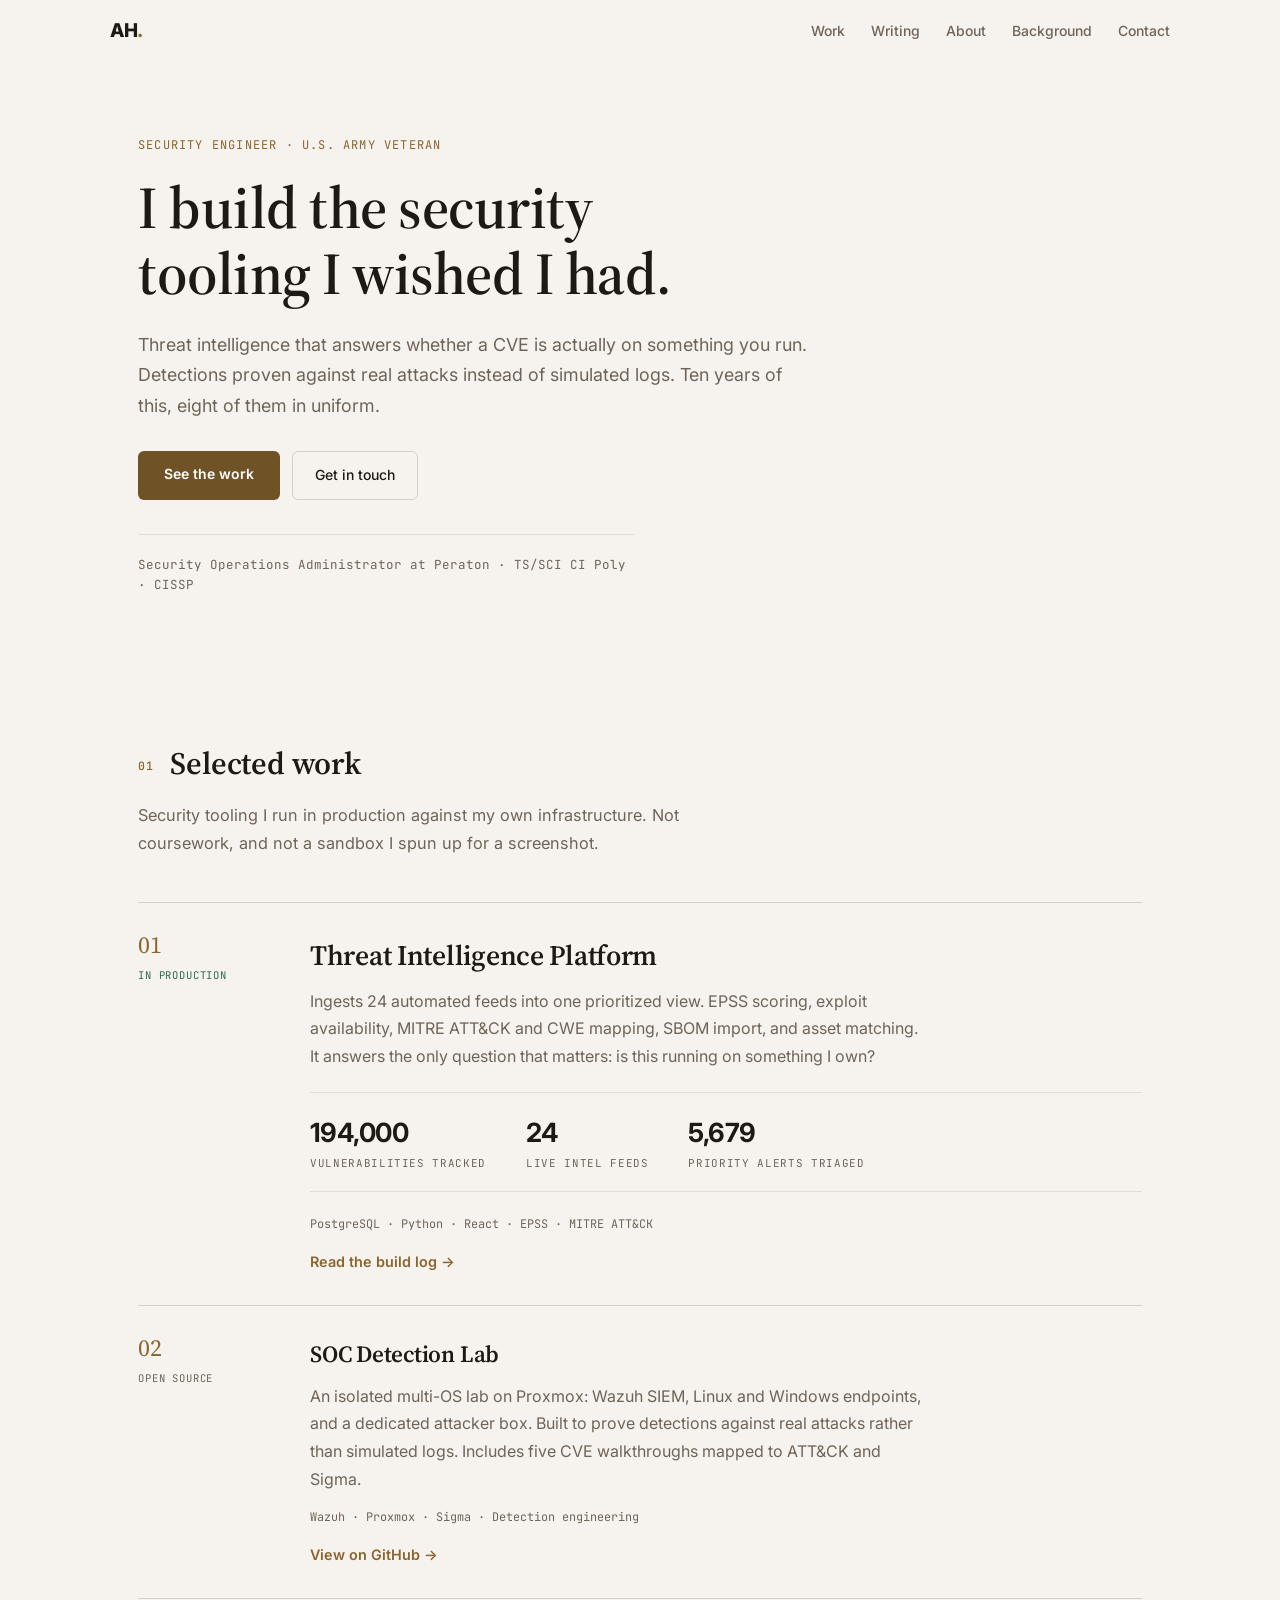
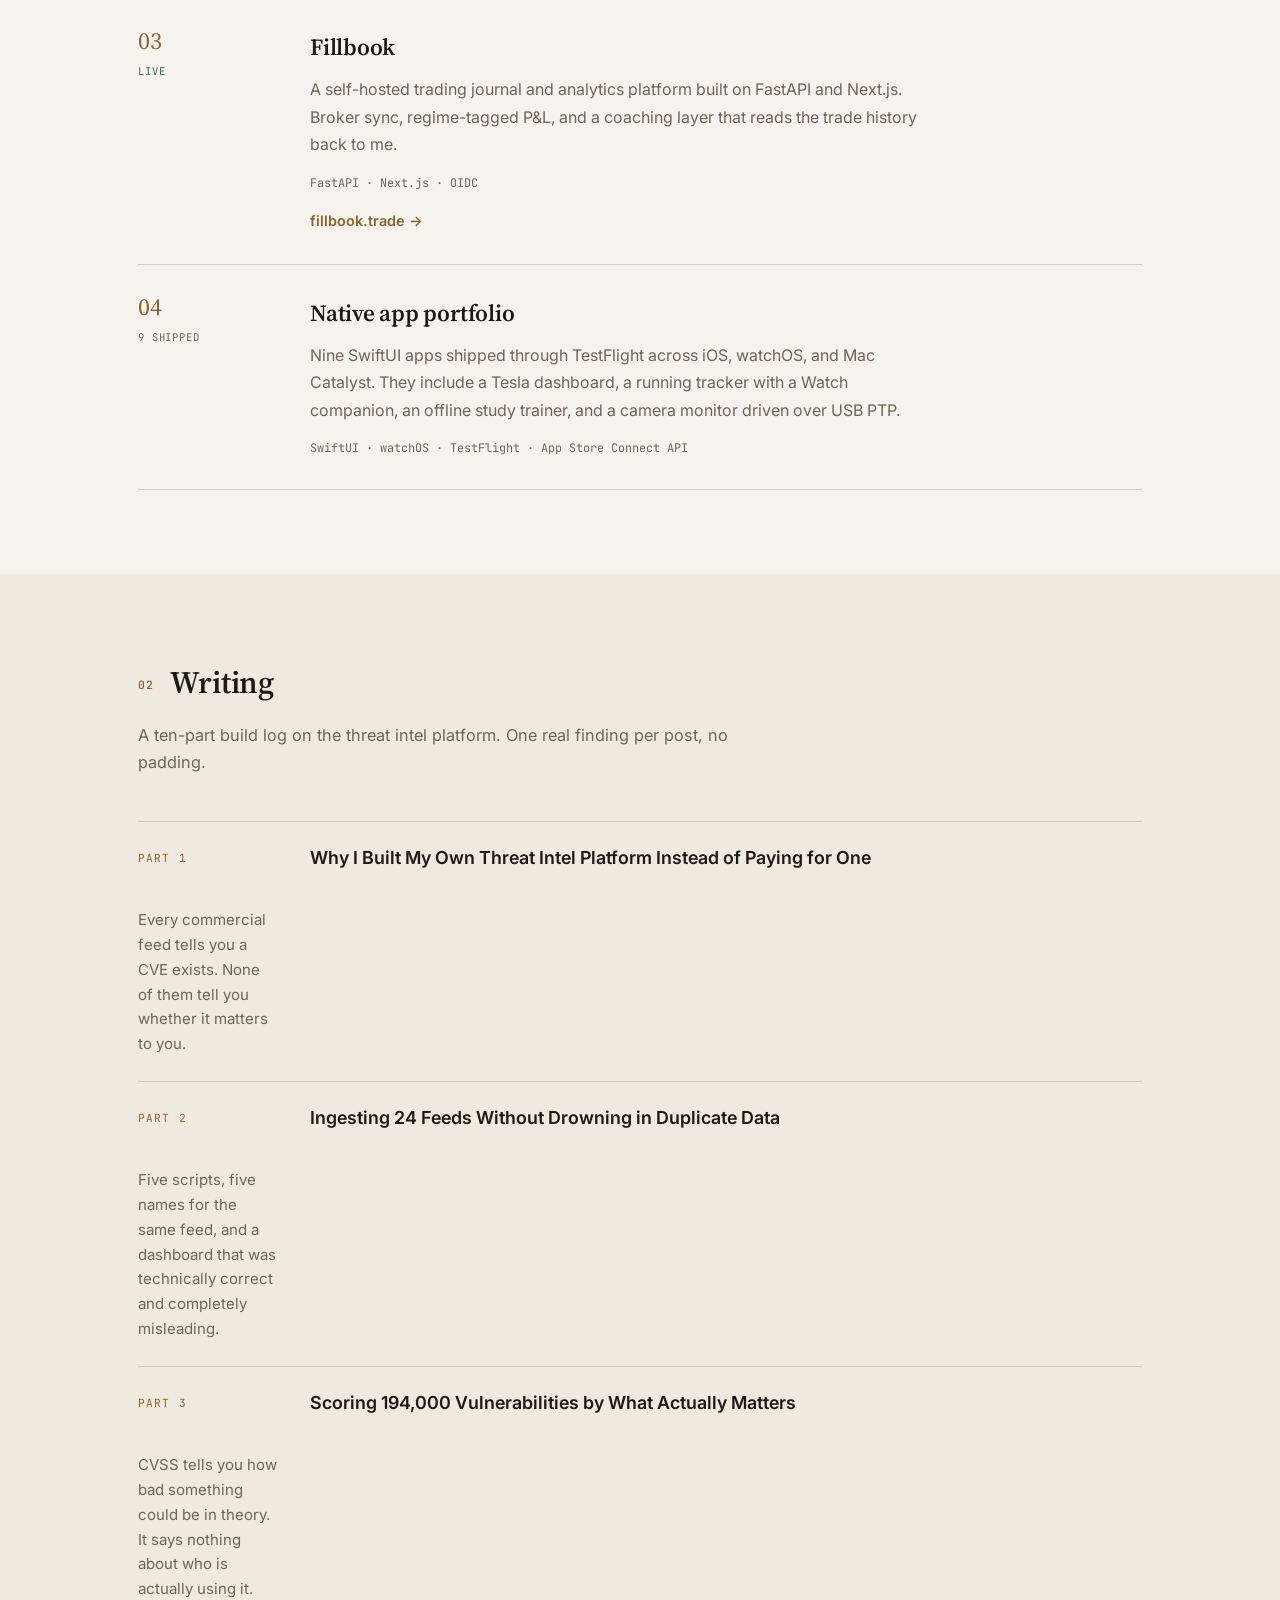
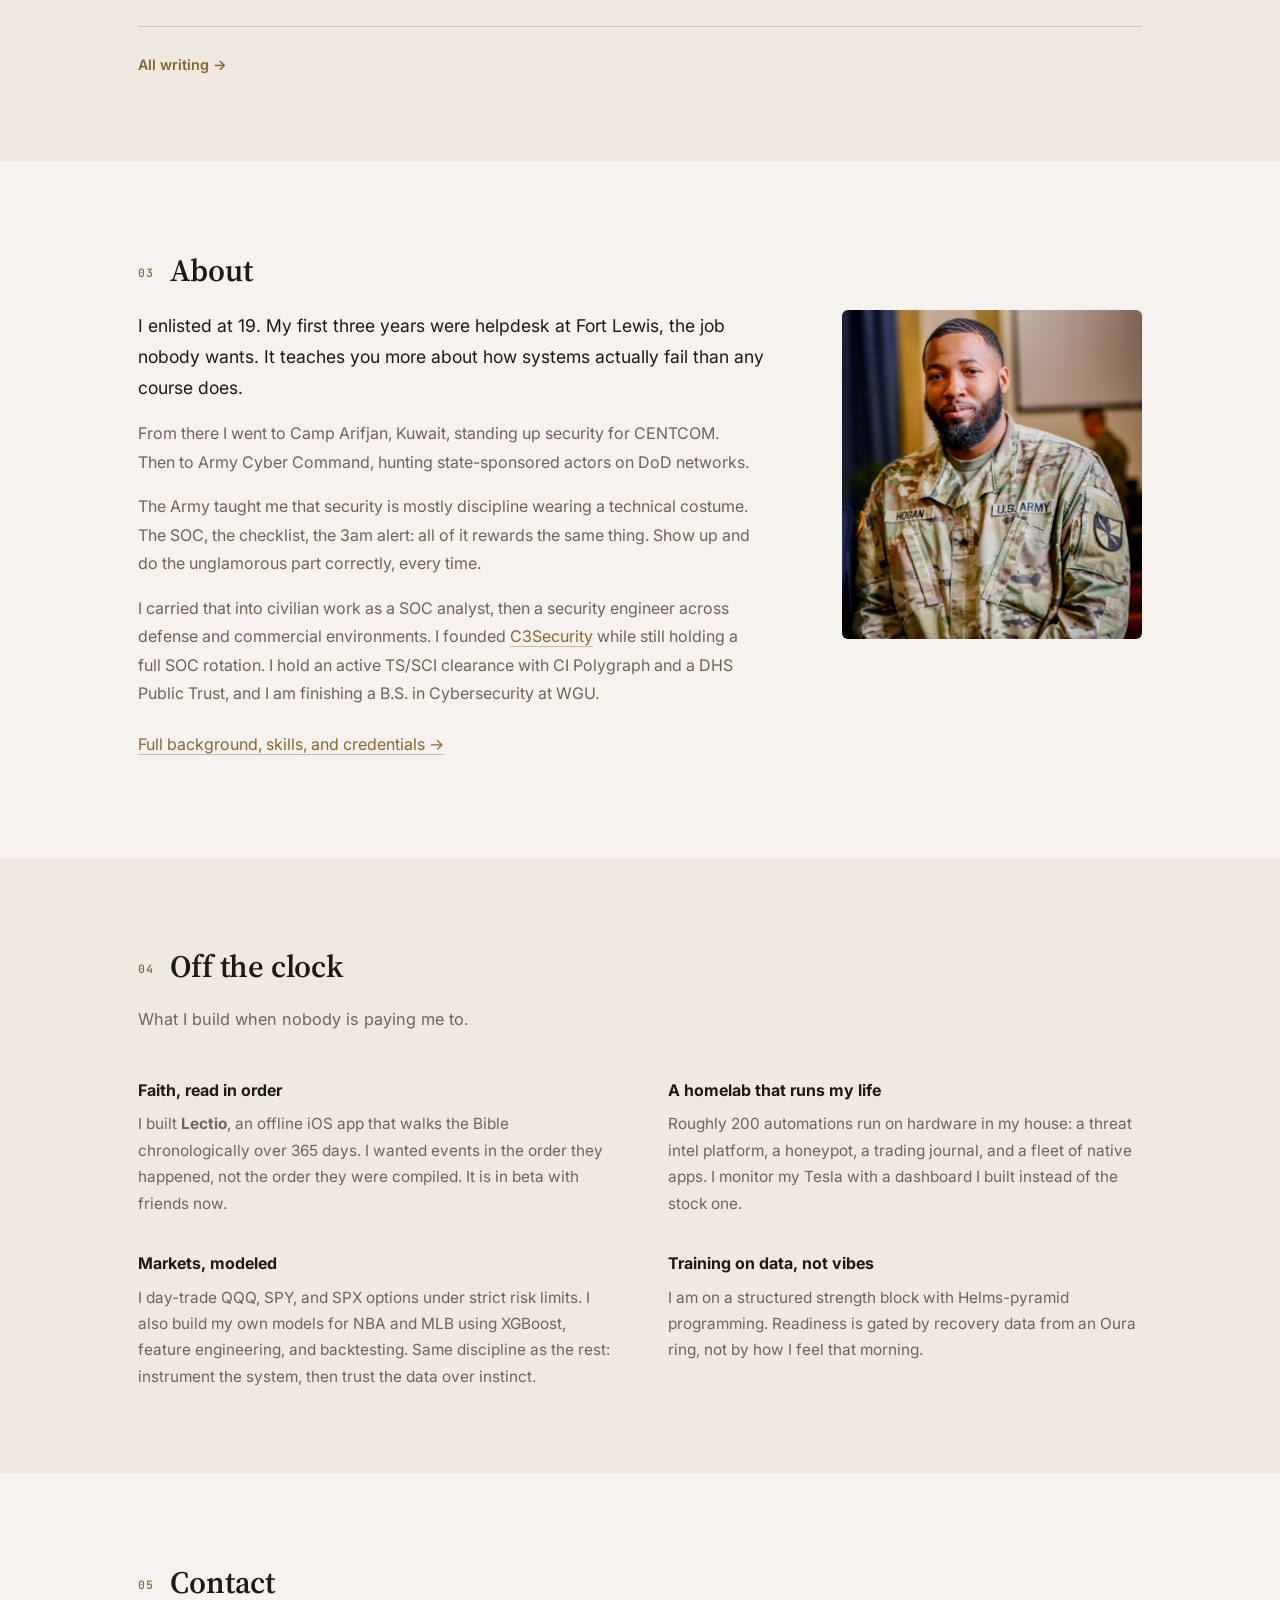
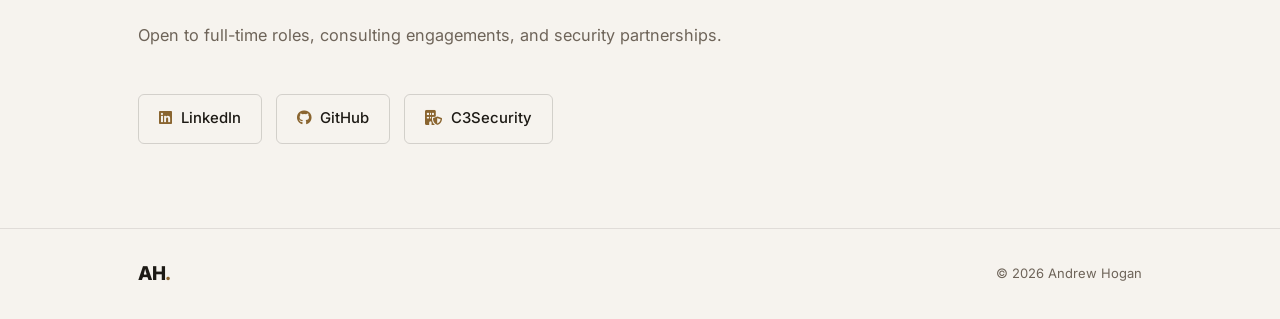
==== index.html @ 62e80a4c "Correct tenure: ten years, eight in uniform The hero and the background page both said nine years wi" ====
<!DOCTYPE html>
<html lang="en">
<head>
  <meta charset="UTF-8" />
  <meta name="viewport" content="width=device-width, initial-scale=1.0" />
  <title>Andrew Hogan — Security Engineer, Threat Intelligence &amp; Detection</title>
  <meta name="description" content="Andrew Hogan is a security engineer and U.S. Army veteran with a TS/SCI CI Polygraph clearance. He builds threat intelligence tooling, detection labs, and native apps, and writes about running them in production." />
  <link rel="canonical" href="https://www.andrew-hogan.com/" />

  <link rel="icon" href="/favicon.ico" sizes="any" />
  <link rel="icon" type="image/png" sizes="192x192" href="/icon-192.png" />
  <link rel="icon" type="image/png" sizes="512x512" href="/icon-512.png" />
  <link rel="apple-touch-icon" href="/apple-touch-icon.png" />
  <meta name="theme-color" content="#f6f3ee" />

  <meta property="og:type" content="profile" />
  <meta property="og:url" content="https://www.andrew-hogan.com/" />
  <meta property="og:title" content="Andrew Hogan — Security Engineer, Threat Intelligence &amp; Detection" />
  <meta property="og:description" content="Security engineer and U.S. Army veteran. I build threat intelligence tooling, detection labs, and native apps, then write about running them in production." />
  <meta property="og:image" content="https://www.andrew-hogan.com/icon-512.png" />
  <meta name="twitter:card" content="summary" />
  <meta name="twitter:title" content="Andrew Hogan — Security Engineer" />
  <meta name="twitter:description" content="Security engineer and U.S. Army veteran. Threat intelligence, detection engineering, and the tools I build to do both." />

  <link rel="preconnect" href="https://fonts.googleapis.com" />
  <link rel="preconnect" href="https://fonts.gstatic.com" crossorigin />
  <link href="https://fonts.googleapis.com/css2?family=Inter:wght@300;400;500;600;700;800&family=JetBrains+Mono:wght@400;500&family=Source+Serif+4:opsz,wght@8..60,400;8..60,500;8..60,600&display=swap" rel="stylesheet" />
  <link rel="stylesheet" href="https://cdnjs.cloudflare.com/ajax/libs/font-awesome/6.5.0/css/all.min.css" />
  <link rel="stylesheet" href="style.css" />

  <script type="application/ld+json">
  {
    "@context": "https://schema.org",
    "@type": "Person",
    "name": "Andrew Hogan",
    "url": "https://www.andrew-hogan.com/",
    "image": "https://www.andrew-hogan.com/images/20220928-676A5767.jpg",
    "jobTitle": "Security Operations Administrator",
    "worksFor": { "@type": "Organization", "name": "Peraton" },
    "alumniOf": { "@type": "CollegeOrUniversity", "name": "Western Governors University" },
    "description": "Security engineer and U.S. Army veteran specializing in threat intelligence, detection engineering, and security operations. Holds an active TS/SCI clearance with CI Polygraph.",
    "knowsAbout": [
      "Threat Intelligence",
      "Detection Engineering",
      "Security Operations",
      "Vulnerability Management",
      "Incident Response",
      "Microsoft Sentinel",
      "MITRE ATT&CK",
      "Cloud Security"
    ],
    "hasCredential": [
      { "@type": "EducationalOccupationalCredential", "name": "CISSP", "credentialCategory": "certification" },
      { "@type": "EducationalOccupationalCredential", "name": "CompTIA SecurityX (CASP+)", "credentialCategory": "certification" },
      { "@type": "EducationalOccupationalCredential", "name": "CompTIA PenTest+", "credentialCategory": "certification" },
      { "@type": "EducationalOccupationalCredential", "name": "CompTIA CySA+", "credentialCategory": "certification" }
    ],
    "sameAs": [
      "https://www.linkedin.com/in/andrewghogan/",
      "https://github.com/dopedrew",
      "https://c3-security.com"
    ]
  }
  </script>
</head>
<body>

  <!-- NAV -->
  <nav id="navbar">
    <div class="nav-inner">
      <a href="/" class="nav-logo-link"><span class="nav-logo">AH<span class="accent">.</span></span></a>
      <ul class="nav-links">
        <li><a href="#work">Work</a></li>
        <li><a href="#writing">Writing</a></li>
        <li><a href="#about">About</a></li>
        <li><a href="/background.html">Background</a></li>
        <li><a href="#contact">Contact</a></li>
      </ul>
    </div>
  </nav>

  <!-- HERO -->
  <header class="hero" id="home">
    <div class="container">
      <p class="hero-eyebrow">Security engineer &middot; U.S. Army veteran</p>
      <h1>I build the security tooling I wished I had.</h1>
      <p class="hero-lede">Threat intelligence that answers whether a CVE is actually on something
         you run. Detections proven against real attacks instead of simulated logs. Ten years of
         this, eight of them in uniform.</p>
      <div class="hero-actions">
        <a href="#work" class="btn-primary">See the work</a>
        <a href="#contact" class="btn-ghost">Get in touch</a>
      </div>
      <p class="hero-meta">Security Operations Administrator at Peraton &middot; TS/SCI CI Poly &middot; CISSP</p>
    </div>
  </header>

  <main>

  <!-- SELECTED WORK -->
  <section class="section" id="work">
    <div class="container">
      <h2 class="section-title"><span class="section-num">01</span> Selected work</h2>
      <p class="section-lede">Security tooling I run in production against my own infrastructure.
         Not coursework, and not a sandbox I spun up for a screenshot.</p>

      <ol class="projects">

        <li class="project project--lead">
          <div class="project-rail">
            <span class="project-idx">01</span>
            <span class="project-status live">In production</span>
          </div>
          <div class="project-body">
            <h3>Threat Intelligence Platform</h3>
            <p>Ingests 24 automated feeds into one prioritized view. EPSS scoring, exploit
               availability, MITRE ATT&amp;CK and CWE mapping, SBOM import, and asset matching.
               It answers the only question that matters: is this running on something I own?</p>
            <ul class="project-metrics">
              <li><strong>194,000</strong><span>vulnerabilities tracked</span></li>
              <li><strong>24</strong><span>live intel feeds</span></li>
              <li><strong>5,679</strong><span>priority alerts triaged</span></li>
            </ul>
            <p class="project-stack">PostgreSQL &middot; Python &middot; React &middot; EPSS &middot; MITRE ATT&amp;CK</p>
            <a class="project-link" href="/blog/">Read the build log <span aria-hidden="true">&rarr;</span></a>
          </div>
        </li>

        <li class="project">
          <div class="project-rail">
            <span class="project-idx">02</span>
            <span class="project-status">Open source</span>
          </div>
          <div class="project-body">
            <h3>SOC Detection Lab</h3>
            <p>An isolated multi-OS lab on Proxmox: Wazuh SIEM, Linux and Windows endpoints, and a
               dedicated attacker box. Built to prove detections against real attacks rather than
               simulated logs. Includes five CVE walkthroughs mapped to ATT&amp;CK and Sigma.</p>
            <p class="project-stack">Wazuh &middot; Proxmox &middot; Sigma &middot; Detection engineering</p>
            <a class="project-link" href="https://github.com/dopedrew/soc-homelab" target="_blank" rel="noopener">View on GitHub <span aria-hidden="true">&rarr;</span></a>
          </div>
        </li>

        <li class="project">
          <div class="project-rail">
            <span class="project-idx">03</span>
            <span class="project-status live">Live</span>
          </div>
          <div class="project-body">
            <h3>Fillbook</h3>
            <p>A self-hosted trading journal and analytics platform built on FastAPI and Next.js.
               Broker sync, regime-tagged P&amp;L, and a coaching layer that reads the trade history
               back to me.</p>
            <p class="project-stack">FastAPI &middot; Next.js &middot; OIDC</p>
            <a class="project-link" href="https://fillbook.trade" target="_blank" rel="noopener">fillbook.trade <span aria-hidden="true">&rarr;</span></a>
          </div>
        </li>

        <li class="project">
          <div class="project-rail">
            <span class="project-idx">04</span>
            <span class="project-status">9 shipped</span>
          </div>
          <div class="project-body">
            <h3>Native app portfolio</h3>
            <p>Nine SwiftUI apps shipped through TestFlight across iOS, watchOS, and Mac Catalyst.
               They include a Tesla dashboard, a running tracker with a Watch companion, an offline
               study trainer, and a camera monitor driven over USB PTP.</p>
            <p class="project-stack">SwiftUI &middot; watchOS &middot; TestFlight &middot; App Store Connect API</p>
          </div>
        </li>

      </ol>
    </div>
  </section>

  <!-- WRITING -->
  <section class="section section-alt" id="writing">
    <div class="container">
      <h2 class="section-title"><span class="section-num">02</span> Writing</h2>
      <p class="section-lede">A ten-part build log on the threat intel platform. One real finding
         per post, no padding.</p>

      <ul class="posts">
        <li><a href="/blog/why-i-built-my-own-threat-intel-platform.html">
          <span class="post-idx">Part 1</span>
          <span class="post-title">Why I Built My Own Threat Intel Platform Instead of Paying for One</span>
          <span class="post-dek">Every commercial feed tells you a CVE exists. None of them tell you whether it matters to you.</span>
        </a></li>
        <li><a href="/blog/ingesting-24-feeds-without-duplicate-data.html">
          <span class="post-idx">Part 2</span>
          <span class="post-title">Ingesting 24 Feeds Without Drowning in Duplicate Data</span>
          <span class="post-dek">Five scripts, five names for the same feed, and a dashboard that was technically correct and completely misleading.</span>
        </a></li>
        <li><a href="/blog/scoring-194000-vulnerabilities.html">
          <span class="post-idx">Part 3</span>
          <span class="post-title">Scoring 194,000 Vulnerabilities by What Actually Matters</span>
          <span class="post-dek">CVSS tells you how bad something could be in theory. It says nothing about who is actually using it.</span>
        </a></li>
      </ul>

      <a class="project-link posts-all" href="/blog/">All writing <span aria-hidden="true">&rarr;</span></a>
    </div>
  </section>

  <!-- ABOUT -->
  <section class="section" id="about">
    <div class="container">
      <h2 class="section-title"><span class="section-num">03</span> About</h2>

      <div class="about-grid">
        <div class="about-text">
          <p class="about-lede">I enlisted at 19. My first three years were helpdesk at Fort Lewis,
             the job nobody wants. It teaches you more about how systems actually fail than any
             course does.</p>
          <p>From there I went to Camp Arifjan, Kuwait, standing up security for CENTCOM. Then to
             Army Cyber Command, hunting state-sponsored actors on DoD networks.</p>
          <p>The Army taught me that security is mostly discipline wearing a technical costume. The
             SOC, the checklist, the 3am alert: all of it rewards the same thing. Show up and do the
             unglamorous part correctly, every time.</p>
          <p>I carried that into civilian work as a SOC analyst, then a security engineer across
             defense and commercial environments. I founded
             <a href="https://c3-security.com" target="_blank" rel="noopener" class="inline-link">C3Security</a>
             while still holding a full SOC rotation. I hold an active TS/SCI clearance with CI
             Polygraph and a DHS Public Trust, and I am finishing a B.S. in Cybersecurity at WGU.</p>
          <p class="about-more"><a href="/background.html" class="inline-link">Full background, skills, and credentials &rarr;</a></p>
        </div>
        <figure class="about-photo">
          <img src="/images/20220928-676A5767.jpg" alt="Andrew Hogan, security engineer and U.S. Army veteran" />
        </figure>
      </div>
    </div>
  </section>

  <!-- OFF THE CLOCK -->
  <section class="section section-alt" id="beyond">
    <div class="container">
      <h2 class="section-title"><span class="section-num">04</span> Off the clock</h2>
      <p class="section-lede">What I build when nobody is paying me to.</p>

      <dl class="offclock">
        <div>
          <dt>Faith, read in order</dt>
          <dd>I built <strong>Lectio</strong>, an offline iOS app that walks the Bible
              chronologically over 365 days. I wanted events in the order they happened, not the
              order they were compiled. It is in beta with friends now.</dd>
        </div>
        <div>
          <dt>A homelab that runs my life</dt>
          <dd>Roughly 200 automations run on hardware in my house: a threat intel platform, a
              honeypot, a trading journal, and a fleet of native apps. I monitor my Tesla with a
              dashboard I built instead of the stock one.</dd>
        </div>
        <div>
          <dt>Markets, modeled</dt>
          <dd>I day-trade QQQ, SPY, and SPX options under strict risk limits. I also build my own
              models for NBA and MLB using XGBoost, feature engineering, and backtesting. Same
              discipline as the rest: instrument the system, then trust the data over instinct.</dd>
        </div>
        <div>
          <dt>Training on data, not vibes</dt>
          <dd>I am on a structured strength block with Helms-pyramid programming. Readiness is gated
              by recovery data from an Oura ring, not by how I feel that morning.</dd>
        </div>
      </dl>
    </div>
  </section>

  <!-- CONTACT -->
  <section class="section" id="contact">
    <div class="container">
      <h2 class="section-title"><span class="section-num">05</span> Contact</h2>
      <p class="section-lede">Open to full-time roles, consulting engagements, and security
         partnerships.</p>
      <ul class="contact-list">
        <li><a href="https://www.linkedin.com/in/andrewghogan/" target="_blank" rel="noopener"><i class="fa-brands fa-linkedin" aria-hidden="true"></i> LinkedIn</a></li>
        <li><a href="https://github.com/dopedrew" target="_blank" rel="noopener"><i class="fa-brands fa-github" aria-hidden="true"></i> GitHub</a></li>
        <li><a href="https://c3-security.com" target="_blank" rel="noopener"><i class="fa-solid fa-building-shield" aria-hidden="true"></i> C3Security</a></li>
      </ul>
    </div>
  </section>

  </main>

  <!-- FOOTER -->
  <footer class="footer">
    <div class="container footer-inner">
      <span class="nav-logo">AH<span class="accent">.</span></span>
      <p>&copy; 2026 Andrew Hogan</p>
    </div>
  </footer>

  <script>
    window.addEventListener('scroll', () => {
      document.getElementById('navbar').classList.toggle('scrolled', window.scrollY > 40);
    });
    document.querySelectorAll('a[href^="#"]').forEach(a => {
      a.addEventListener('click', e => {
        e.preventDefault();
        document.querySelector(a.getAttribute('href'))?.scrollIntoView({ behavior: 'smooth' });
      });
    });
  </script>
</body>
</html>
---- style.css ----
/* ── Reset ─────────────────────────────────────────────────────────────── */
*, *::before, *::after { margin: 0; padding: 0; box-sizing: border-box; }

:root {
  --bg:         #f6f3ee;
  --bg-alt:     #efe9e0;
  --surface:    #ffffff;
  --border:     rgba(29,26,21,.10);
  --rule:       rgba(29,26,21,.16);
  --accent:     #8a6530;
  --accent-fill:#6f5225;
  --text:       #1d1a15;
  --muted:      #6e6459;
  --radius:     6px;
}

html { scroll-behavior: smooth; }

body {
  font-family: 'Inter', sans-serif;
  background: var(--bg);
  color: var(--text);
  line-height: 1.6;
  -webkit-font-smoothing: antialiased;
}

/* Display type: a serif on the headings reads as editorial rather than as a
   product landing page. Everything else stays Inter for density. */
.hero h1, .section-title, .page-head h1, .post-h1, .project h3 {
  font-family: 'Source Serif 4', Georgia, serif;
}

.container { max-width: 1060px; margin: 0 auto; padding: 0 28px; }
.container.narrow { max-width: 720px; }
.accent { color: var(--accent); }

/* ── Navbar ────────────────────────────────────────────────────────────── */
#navbar {
  position: fixed;
  top: 0; left: 0; right: 0;
  z-index: 100;
  padding: 16px 28px;
  transition: background .3s, backdrop-filter .3s, box-shadow .3s;
}
#navbar.scrolled {
  background: rgba(246,243,238,.9);
  backdrop-filter: blur(12px);
  box-shadow: 0 1px 0 var(--border);
}
.nav-inner {
  max-width: 1060px;
  margin: 0 auto;
  display: flex;
  align-items: center;
  gap: 32px;
}
.nav-logo-link { text-decoration: none; }
.nav-logo { font-size: 19px; font-weight: 800; letter-spacing: -.5px; color: var(--text); }
.nav-links { display: flex; list-style: none; gap: 26px; margin-left: auto; }
.nav-links a {
  color: var(--muted);
  text-decoration: none;
  font-size: 14px;
  font-weight: 500;
  transition: color .2s;
}
.nav-links a:hover, .nav-links a[aria-current="page"] { color: var(--text); }

/* ── Hero ──────────────────────────────────────────────────────────────── */
/* Left-aligned and sized to its content. A centred 100vh hero leaves a screen
   of dead space above the first real thing on the page. */
.hero { padding: 136px 0 60px; }

.hero-eyebrow {
  font-family: 'JetBrains Mono', monospace;
  font-size: 12px;
  letter-spacing: .1em;
  text-transform: uppercase;
  color: var(--accent);
  margin-bottom: 20px;
}
.hero h1 {
  font-size: clamp(2.3rem, 5.2vw, 3.7rem);
  font-weight: 600;
  letter-spacing: -.5px;
  line-height: 1.12;
  margin-bottom: 22px;
  max-width: 21ch;
}
.hero-lede {
  font-size: 1.12rem;
  line-height: 1.7;
  color: var(--muted);
  max-width: 62ch;
  margin-bottom: 30px;
}
.hero-actions { display: flex; gap: 12px; flex-wrap: wrap; margin-bottom: 34px; }
.hero-meta {
  font-family: 'JetBrains Mono', monospace;
  font-size: 12.5px;
  color: var(--muted);
  padding-top: 20px;
  border-top: 1px solid var(--border);
  max-width: 62ch;
}

.btn-primary {
  padding: 12px 26px;
  background: var(--accent-fill);
  color: #fff;
  border-radius: var(--radius);
  text-decoration: none;
  font-weight: 600;
  font-size: 14px;
  transition: background .2s;
}
.btn-primary:hover { background: #86632e; }
.btn-ghost {
  padding: 12px 22px;
  background: transparent;
  border: 1px solid var(--rule);
  color: var(--text);
  border-radius: var(--radius);
  text-decoration: none;
  font-weight: 500;
  font-size: 14px;
  transition: border-color .2s, background .2s;
}
.btn-ghost:hover { border-color: var(--accent); background: rgba(138,101,48,.05); }

/* ── Sections ──────────────────────────────────────────────────────────── */
.section { padding: 84px 0; }
.section-alt { background: var(--bg-alt); }

.section-title {
  display: flex;
  align-items: baseline;
  gap: 16px;
  font-size: clamp(1.5rem, 2.6vw, 1.95rem);
  font-weight: 600;
  letter-spacing: -.2px;
  margin-bottom: 14px;
  color: var(--text);
}
.section-num {
  font-family: 'JetBrains Mono', monospace;
  font-size: .72rem;
  font-weight: 500;
  letter-spacing: .1em;
  color: var(--accent);
  transform: translateY(-.35em);
}
.section-label {
  font-family: 'JetBrains Mono', monospace;
  font-size: 11px;
  font-weight: 500;
  letter-spacing: .12em;
  text-transform: uppercase;
  color: var(--accent);
  margin-bottom: 12px;
}
.section-lede {
  max-width: 60ch;
  margin-bottom: 44px;
  font-size: 1.02rem;
  line-height: 1.7;
  color: var(--muted);
}

/* ── Selected work ─────────────────────────────────────────────────────── */
/* A ruled list, not a grid of boxes: each entry gets a monospace meta rail on
   the left and the prose carries itself. */
.projects { list-style: none; }

.project {
  display: grid;
  grid-template-columns: 140px minmax(0, 1fr);
  gap: 32px;
  padding: 30px 0;
  border-top: 1px solid var(--rule);
}
.project:last-child { border-bottom: 1px solid var(--rule); }

.project-rail { display: flex; flex-direction: column; align-items: flex-start; gap: 10px; }
.project-idx {
  font-family: 'Source Serif 4', Georgia, serif;
  font-size: 1.5rem;
  color: var(--accent);
  line-height: 1;
}
.project-status {
  font-family: 'JetBrains Mono', monospace;
  font-size: .66rem;
  letter-spacing: .08em;
  text-transform: uppercase;
  color: var(--muted);
}
.project-status.live { color: #2f6b4a; }

.project h3 {
  font-size: 1.45rem;
  font-weight: 600;
  letter-spacing: -.01em;
  margin-bottom: 10px;
}
.project--lead h3 { font-size: 1.75rem; }
.project-body > p { color: var(--muted); line-height: 1.72; max-width: 62ch; }

.project-metrics {
  display: flex;
  flex-wrap: wrap;
  gap: 40px;
  list-style: none;
  margin: 22px 0;
  padding: 18px 0;
  border-top: 1px solid var(--border);
  border-bottom: 1px solid var(--border);
}
.project-metrics li { display: flex; flex-direction: column; gap: 2px; }
.project-metrics strong {
  font-size: 1.65rem;
  font-weight: 700;
  letter-spacing: -.02em;
  color: var(--text);
}
.project-metrics span {
  font-family: 'JetBrains Mono', monospace;
  font-size: .68rem;
  letter-spacing: .06em;
  text-transform: uppercase;
  color: var(--muted);
}

.project-stack {
  font-family: 'JetBrains Mono', monospace;
  font-size: .74rem;
  color: var(--muted);
  margin-top: 14px;
}
.project-link {
  display: inline-block;
  margin-top: 16px;
  font-size: .9rem;
  font-weight: 600;
  color: var(--accent);
  text-decoration: none;
}
.project-link span { display: inline-block; transition: transform .2s; }
.project-link:hover span { transform: translateX(4px); }

/* ── Writing list ──────────────────────────────────────────────────────── */
.posts { list-style: none; }
.posts li { border-top: 1px solid var(--rule); }
.posts li:last-child { border-bottom: 1px solid var(--rule); }
.posts a {
  display: grid;
  grid-template-columns: 140px minmax(0, 1fr);
  gap: 32px;
  padding: 24px 0;
  text-decoration: none;
  transition: background .2s;
}
.posts a:hover { background: rgba(138,101,48,.04); }
.post-idx {
  font-family: 'JetBrains Mono', monospace;
  font-size: .7rem;
  letter-spacing: .1em;
  text-transform: uppercase;
  color: var(--accent);
  padding-top: 4px;
}
.post-title {
  display: block;
  font-size: 1.12rem;
  font-weight: 600;
  line-height: 1.35;
  color: var(--text);
  margin-bottom: 6px;
}
.post-dek { display: block; color: var(--muted); font-size: .94rem; line-height: 1.65; max-width: 62ch; }
.posts-all { margin-top: 26px; }

/* ── About ─────────────────────────────────────────────────────────────── */
.about-grid {
  display: grid;
  grid-template-columns: minmax(0, 1fr) 300px;
  gap: 56px;
  align-items: start;
}
.about-text p { color: var(--muted); line-height: 1.78; margin-bottom: 16px; max-width: 62ch; }
.about-lede { font-size: 1.1rem; color: var(--text) !important; }
.about-more { margin-top: 22px; }
/* No frame, no card: a plain portrait sits better on a warm page than a
   white box does. */
.about-photo img { width: 100%; display: block; border-radius: var(--radius); }

.inline-link {
  color: var(--accent);
  text-decoration: none;
  border-bottom: 1px solid rgba(138,101,48,.4);
}
.inline-link:hover { border-color: var(--accent); }

/* ── Off the clock ─────────────────────────────────────────────────────── */
.offclock { display: grid; grid-template-columns: repeat(2, minmax(0, 1fr)); gap: 34px 56px; }
.offclock dt {
  font-size: 1rem;
  font-weight: 700;
  margin-bottom: 8px;
  color: var(--text);
}
.offclock dd { color: var(--muted); font-size: .96rem; line-height: 1.72; }

/* ── Contact ───────────────────────────────────────────────────────────── */
.contact-list { display: flex; flex-wrap: wrap; gap: 14px; list-style: none; }
.contact-list a {
  display: inline-flex;
  align-items: center;
  gap: 9px;
  padding: 12px 20px;
  border: 1px solid var(--rule);
  border-radius: var(--radius);
  text-decoration: none;
  color: var(--text);
  font-size: .93rem;
  font-weight: 500;
  transition: border-color .2s, background .2s;
}
.contact-list a:hover { border-color: var(--accent); background: rgba(138,101,48,.05); }
.contact-list i { color: var(--accent); }

/* ── Page head (interior pages) ────────────────────────────────────────── */
.page-head { padding: 140px 0 10px; }
.page-head h1 {
  font-size: clamp(2rem, 4.4vw, 2.9rem);
  font-weight: 600;
  letter-spacing: -.3px;
  margin-bottom: 16px;
}
.post-back {
  display: inline-block;
  font-family: 'JetBrains Mono', monospace;
  font-size: .74rem;
  letter-spacing: .06em;
  color: var(--muted);
  text-decoration: none;
  margin-bottom: 26px;
}
.post-back:hover { color: var(--accent); }

/* ── Career list (background page) ─────────────────────────────────────── */
.roles { display: flex; flex-direction: column; }
.role {
  display: grid;
  grid-template-columns: 200px minmax(0, 1fr);
  gap: 32px;
  padding: 26px 0;
  border-top: 1px solid var(--rule);
}
.role:last-child { border-bottom: 1px solid var(--rule); }
.role-when {
  display: flex;
  flex-direction: column;
  align-items: flex-start;
  gap: 8px;
  font-family: 'JetBrains Mono', monospace;
  font-size: .76rem;
  color: var(--muted);
  padding-top: 3px;
}
.role-title { font-size: 1.06rem; font-weight: 700; }
.role-company { color: var(--accent); font-size: .9rem; margin-top: 2px; }
.role-line { color: var(--muted); line-height: 1.68; font-size: .93rem; margin: 10px 0 12px; max-width: 62ch; }
.role-tags { display: flex; flex-wrap: wrap; gap: 6px; }
.role-tags span {
  font-size: .72rem;
  color: var(--muted);
  background: rgba(29,26,21,.05);
  border-radius: 4px;
  padding: 3px 8px;
}
.roles-more { display: inline-block; margin-top: 26px; }

/* Role badges: plain text on a thin border, not a colour-fill pill. */
.tl-badge {
  font-size: 10px;
  font-weight: 700;
  padding: 2px 8px;
  border-radius: 3px;
  color: var(--muted);
  border: 1px solid var(--rule);
  text-transform: uppercase;
  letter-spacing: .06em;
}
.tl-badge.current { color: var(--accent); border-color: rgba(138,101,48,.4); }

/* ── Skills (background page) ──────────────────────────────────────────── */
.skills-grid { display: grid; grid-template-columns: repeat(auto-fill, minmax(290px, 1fr)); gap: 16px; }
.skill-card {
  background: var(--surface);
  border: 1px solid var(--border);
  border-radius: var(--radius);
  padding: 20px 22px;
  transition: border-color .2s;
}
.skill-card:hover { border-color: rgba(138,101,48,.3); }
.skill-icon {
  width: 34px; height: 34px;
  border-radius: 5px;
  background: rgba(138,101,48,.1);
  display: flex;
  align-items: center;
  justify-content: center;
  color: var(--accent);
  font-size: .9rem;
  margin-bottom: 12px;
}
.skill-card h3 { font-size: 1rem; font-weight: 700; color: var(--text); margin-bottom: 10px; }
.tag-list { display: flex; flex-wrap: wrap; gap: 7px; }
.tag {
  padding: 3px 8px;
  background: rgba(29,26,21,.04);
  border: 1px solid var(--border);
  border-radius: 4px;
  font-size: .73rem;
  color: var(--muted);
  font-weight: 500;
}

/* ── Certifications (background page) ──────────────────────────────────── */
.cert-group { margin-bottom: 26px; }
.cert-group-label {
  font-size: 11px;
  font-weight: 700;
  letter-spacing: .12em;
  text-transform: uppercase;
  color: var(--muted);
  margin-bottom: 18px;
  padding-bottom: 10px;
  border-bottom: 1px solid var(--border);
}
.cert-row { display: flex; flex-wrap: wrap; gap: 14px; }
.cert-card {
  display: flex;
  flex-direction: column;
  align-items: center;
  gap: 8px;
  background: var(--surface);
  border: 1px solid var(--border);
  border-radius: var(--radius);
  padding: 14px 12px 12px;
  text-decoration: none;
  width: 132px;
  transition: border-color .2s;
}
.cert-card:hover { border-color: rgba(138,101,48,.35); }
.cert-card img { width: 100%; max-height: 72px; object-fit: contain; }
.cert-card span {
  font-size: .68rem;
  color: var(--muted);
  font-weight: 600;
  text-align: center;
  line-height: 1.3;
}
.cert-card:hover span { color: var(--text); }

/* ── Blog ──────────────────────────────────────────────────────────────── */
.post-index .post-list { display: grid; grid-template-columns: repeat(auto-fill, minmax(300px, 1fr)); gap: 20px; }
.post-card {
  display: flex;
  flex-direction: column;
  background: var(--surface);
  border: 1px solid var(--border);
  border-radius: var(--radius);
  overflow: hidden;
  text-decoration: none;
  transition: border-color .2s;
}
.post-card:hover { border-color: rgba(138,101,48,.4); }
.post-card img { width: 100%; aspect-ratio: 16 / 9; object-fit: cover; display: block; }
.post-card-body { padding: 20px 22px 24px; }
.post-card-kicker {
  font-family: 'JetBrains Mono', monospace;
  font-size: .68rem;
  letter-spacing: .12em;
  text-transform: uppercase;
  color: var(--accent);
  margin-bottom: 10px;
}
.post-card h2 {
  font-size: 1.12rem;
  font-weight: 700;
  line-height: 1.32;
  letter-spacing: -.01em;
  color: var(--text);
  margin-bottom: 8px;
}
.post-card p { color: var(--muted); font-size: .9rem; line-height: 1.6; }

.post-page { padding-top: 140px; }
.post-kicker {
  font-family: 'JetBrains Mono', monospace;
  font-size: .7rem;
  letter-spacing: .12em;
  text-transform: uppercase;
  color: var(--accent);
  margin-bottom: 14px;
}
.post-h1 {
  font-size: clamp(1.9rem, 4vw, 2.6rem);
  font-weight: 600;
  line-height: 1.18;
  letter-spacing: -.01em;
  margin-bottom: 30px;
}
.post-cover {
  width: 100%;
  aspect-ratio: 16 / 9;
  object-fit: cover;
  border-radius: var(--radius);
  margin-bottom: 38px;
}
.post-body p { font-size: 1.06rem; line-height: 1.8; color: var(--muted); margin-bottom: 24px; }
.post-body .post-lede { font-size: 1.18rem; line-height: 1.72; color: var(--text); }

.post-nav {
  display: flex;
  gap: 16px;
  flex-wrap: wrap;
  margin-top: 56px;
  padding-top: 32px;
  border-top: 1px solid var(--border);
}
.post-nav-link {
  flex: 1 1 240px;
  padding: 18px 20px;
  background: var(--surface);
  border: 1px solid var(--border);
  border-radius: var(--radius);
  text-decoration: none;
  color: var(--text);
  font-weight: 600;
  line-height: 1.4;
  transition: border-color .2s;
}
.post-nav-link:hover { border-color: rgba(138,101,48,.4); }
.post-nav-link.next { text-align: right; }
.post-nav-link span {
  display: block;
  font-family: 'JetBrains Mono', monospace;
  font-size: .66rem;
  letter-spacing: .12em;
  text-transform: uppercase;
  color: var(--muted);
  margin-bottom: 6px;
}

/* ── Footer ────────────────────────────────────────────────────────────── */
.footer { border-top: 1px solid var(--border); padding: 30px 28px; }
.footer-inner { display: flex; align-items: center; justify-content: space-between; gap: 12px; }
.footer p { color: var(--muted); font-size: 13px; }

/* ── Responsive ────────────────────────────────────────────────────────── */
@media (max-width: 860px) {
  .about-grid { grid-template-columns: 1fr; gap: 36px; }
  .about-photo { max-width: 280px; }
  .offclock { grid-template-columns: 1fr; gap: 28px; }
  .project, .posts a, .role { grid-template-columns: 1fr; gap: 12px; }
  .project-rail { flex-direction: row; align-items: center; gap: 14px; }
  .role-when { flex-direction: row; align-items: center; gap: 12px; }
  .project-metrics { gap: 26px; }
}

@media (max-width: 640px) {
  .nav-links { display: none; }
  .hero { padding: 120px 0 64px; }
  .section { padding: 64px 0; }
  .page-head { padding: 118px 0 6px; }
  .cert-card { width: 110px; }
  .footer-inner { flex-direction: column; }
}
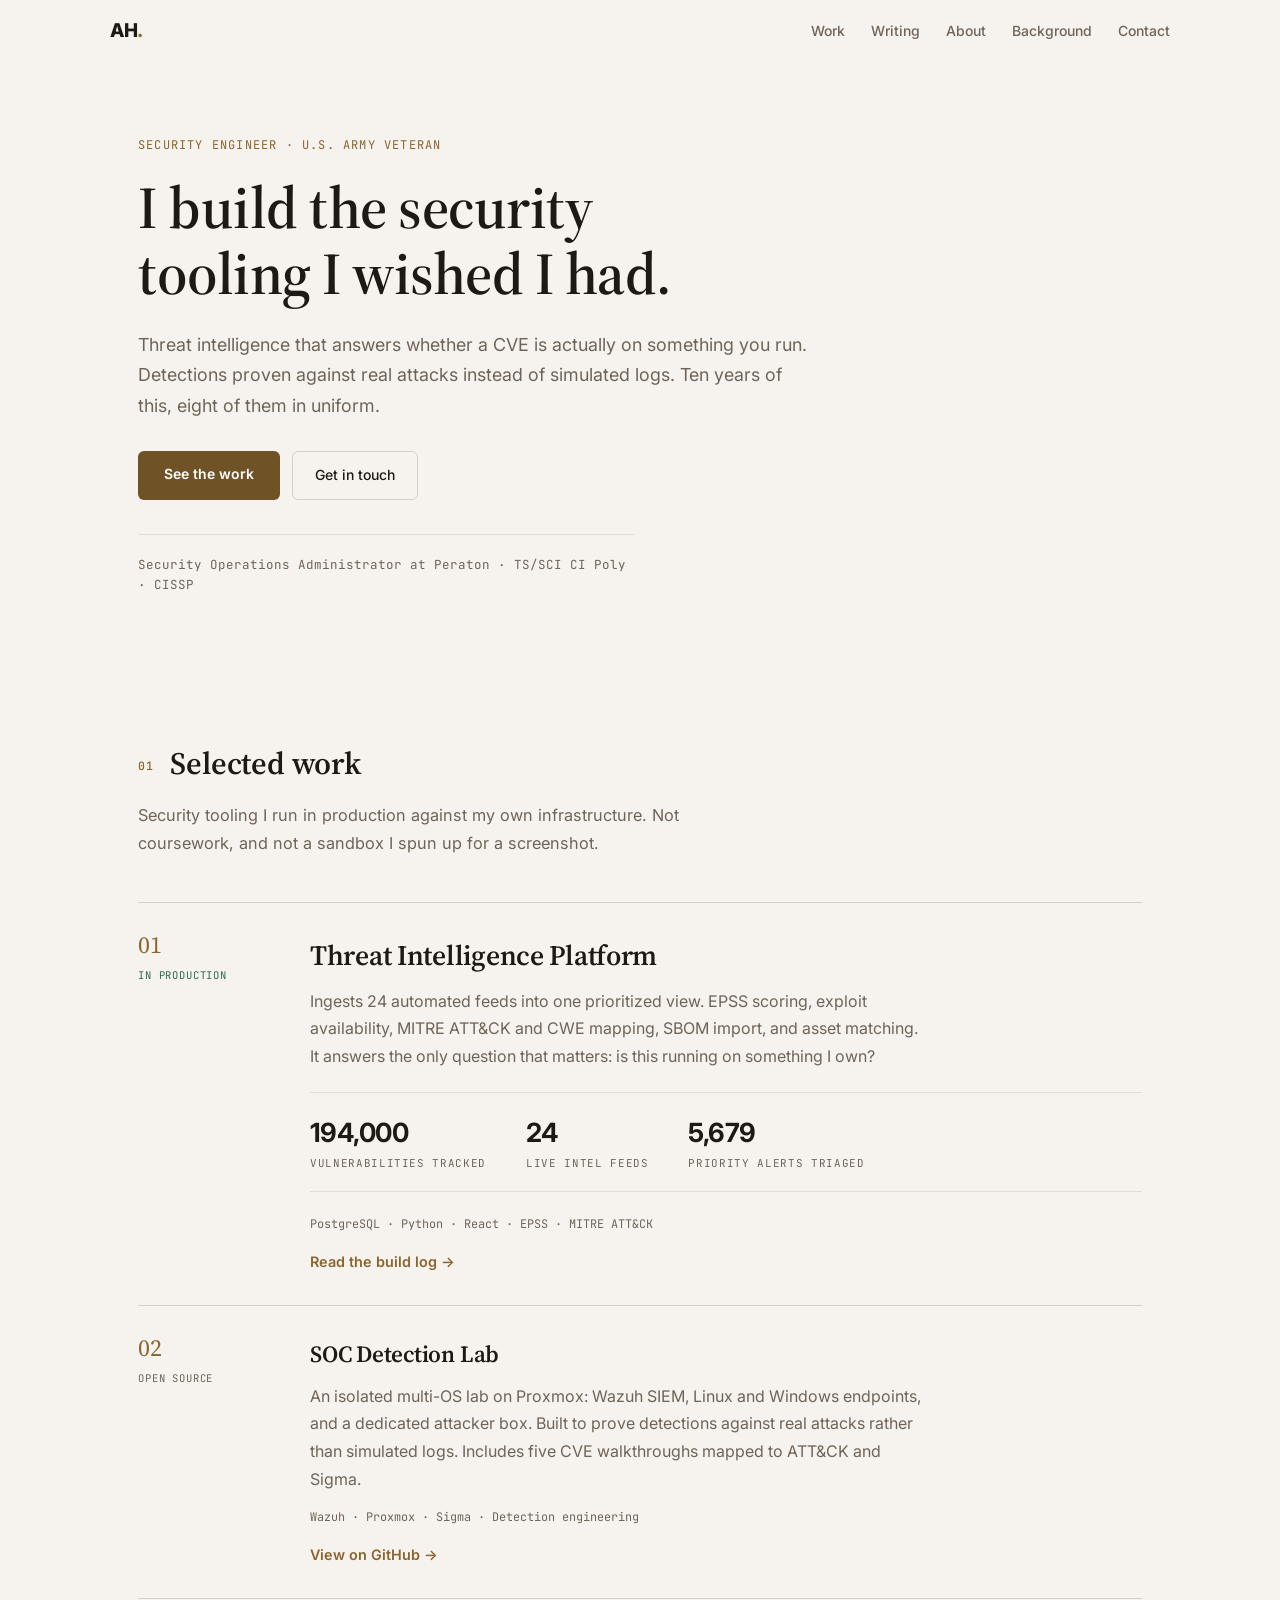
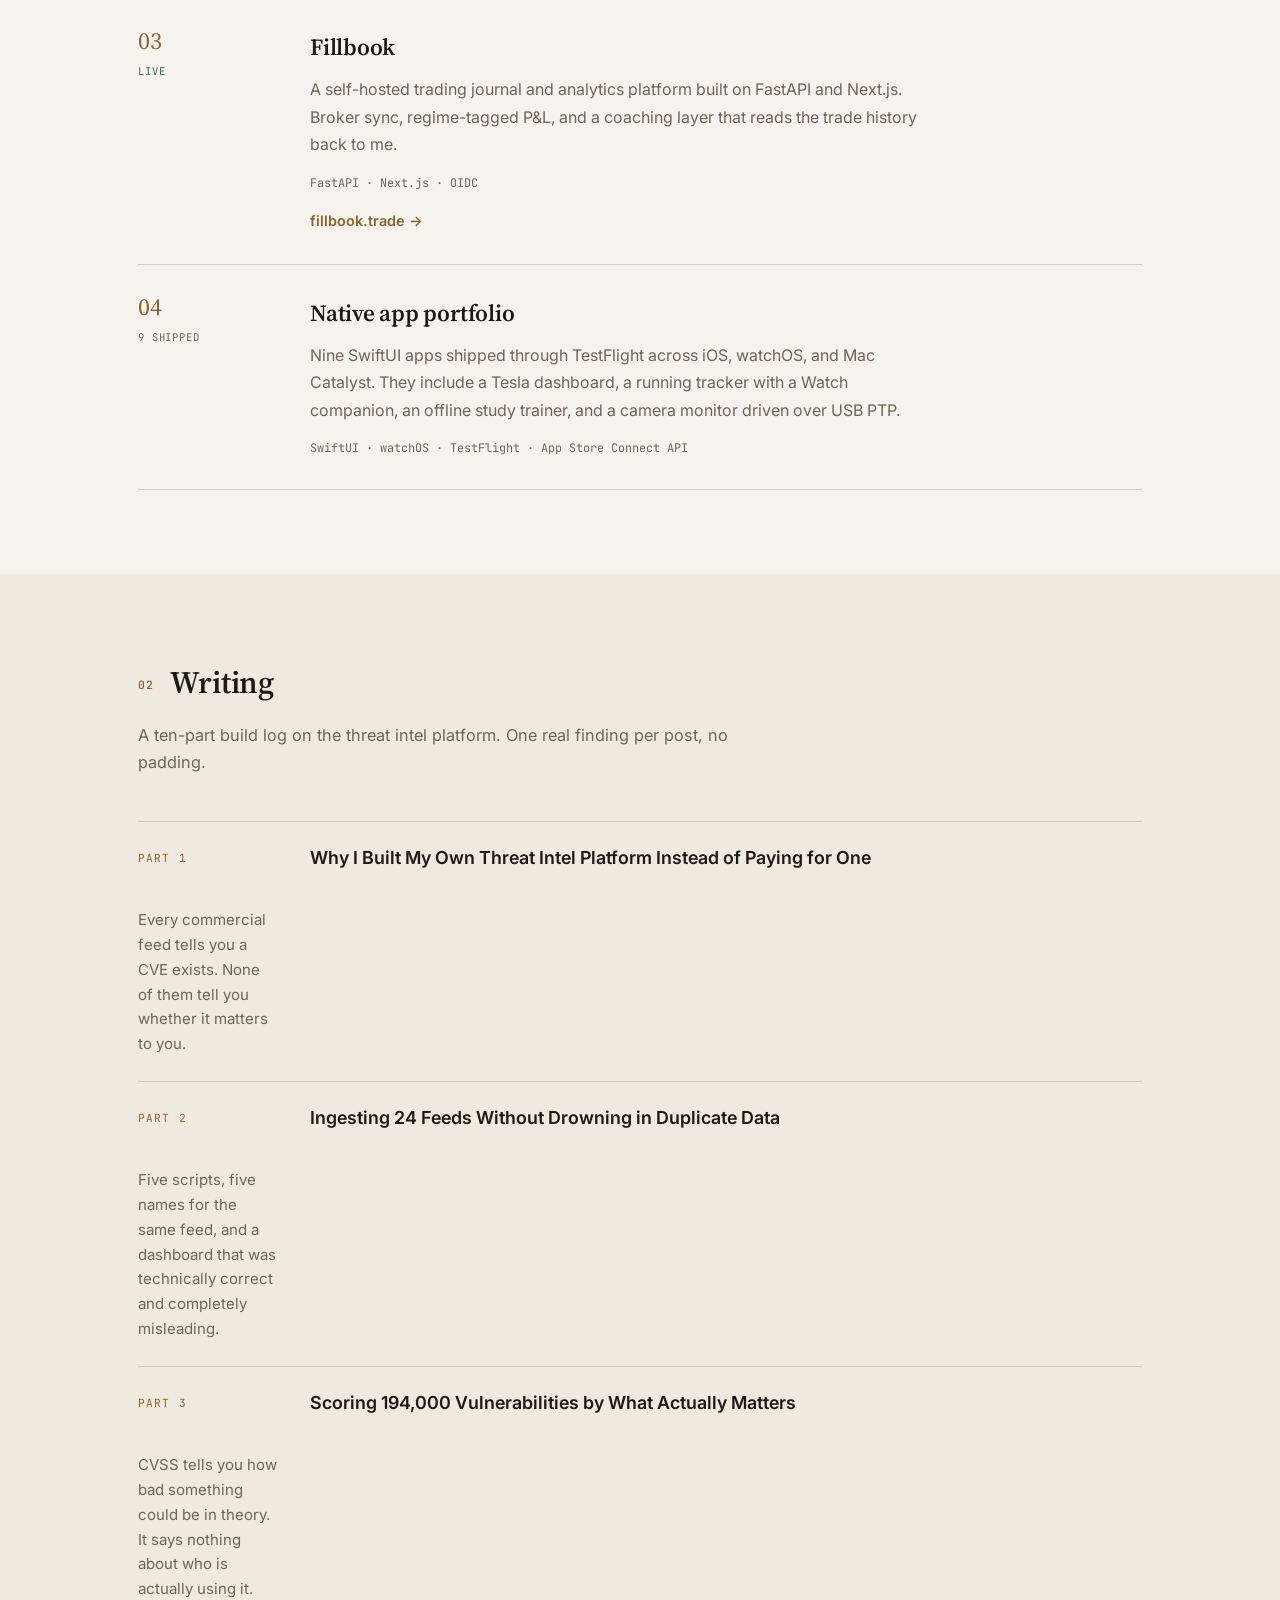
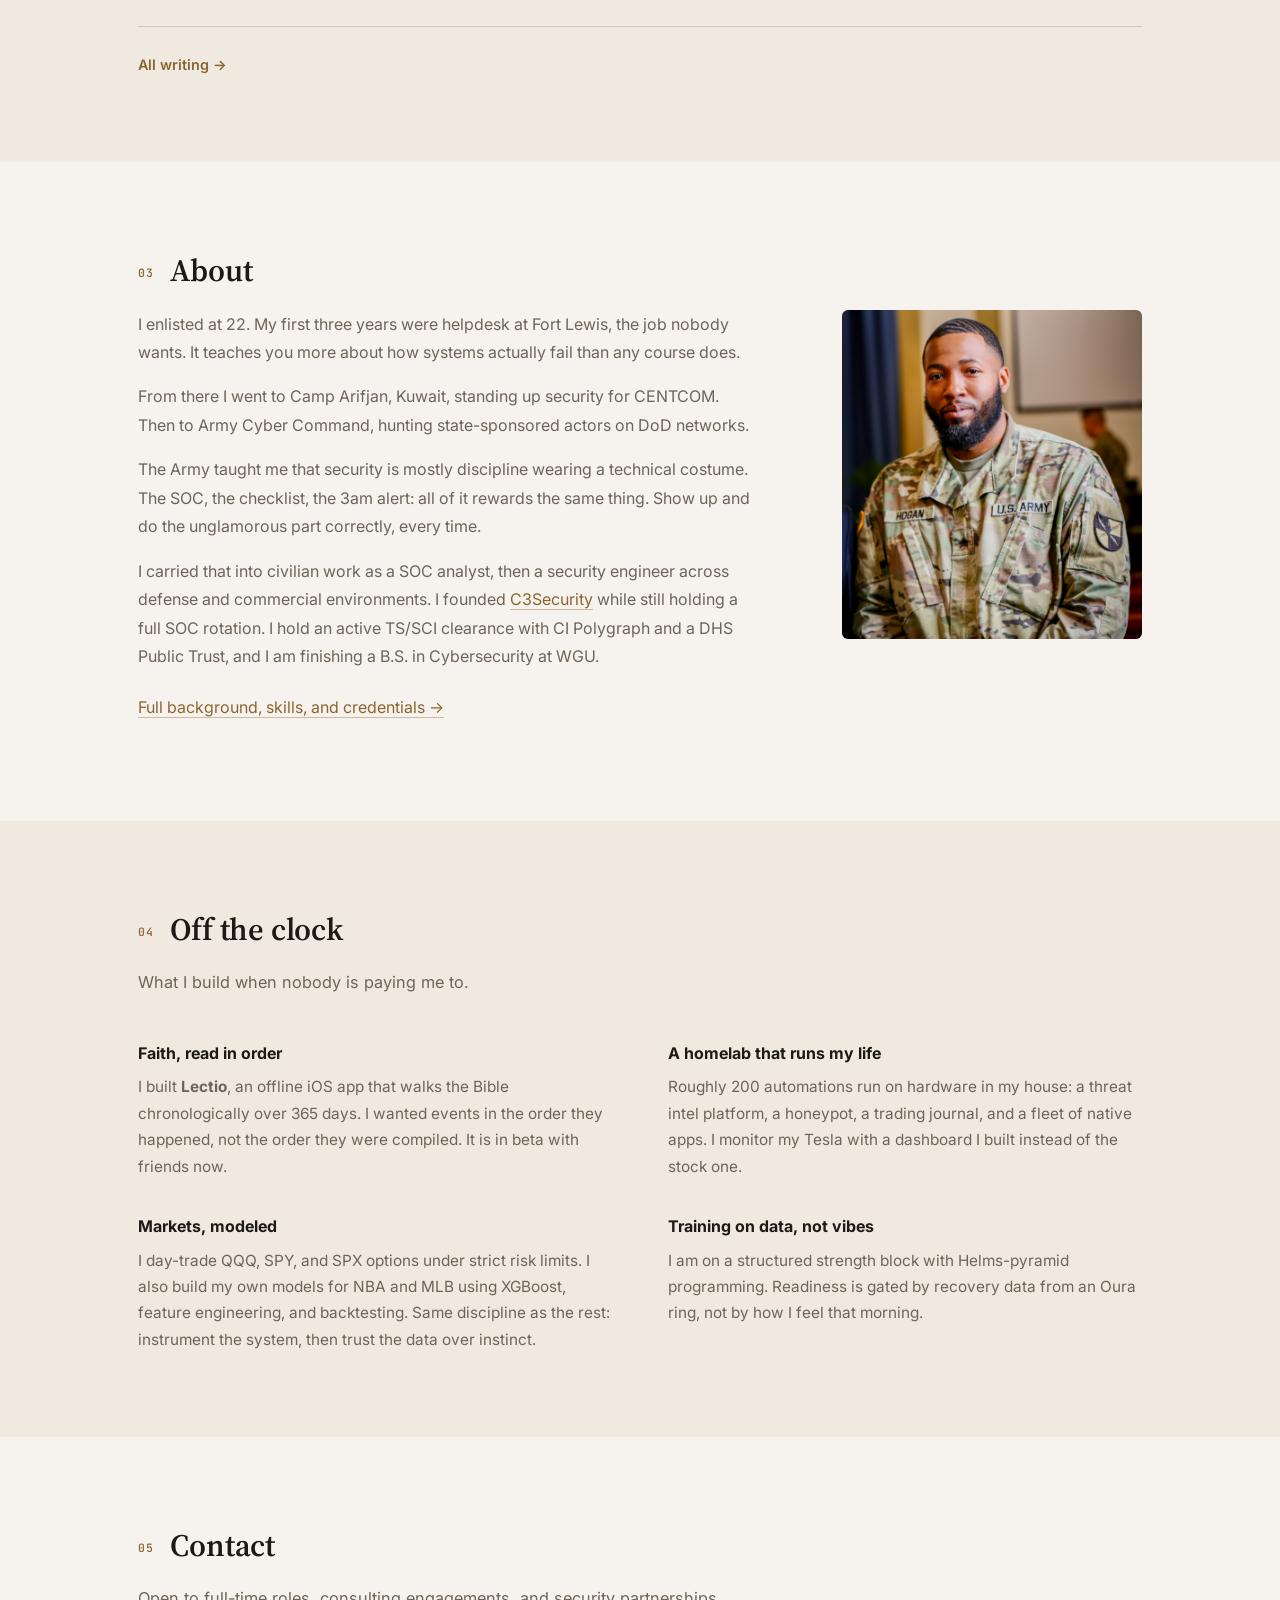
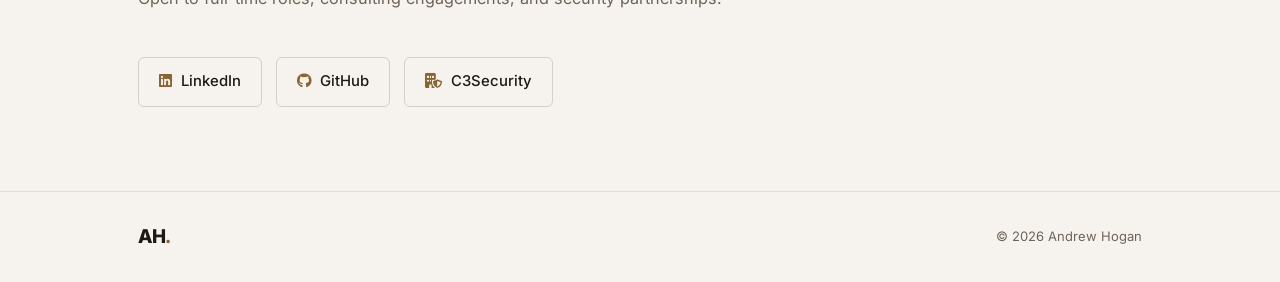
==== commit defee3b4: "About: uniform text colour, correct enlistment age The first paragraph carried an .about-lede rule t" ====
--- a/index.html
+++ b/index.html
@@ -210,7 +210,7 @@
 
       <div class="about-grid">
         <div class="about-text">
-          <p class="about-lede">I enlisted at 19. My first three years were helpdesk at Fort Lewis,
+          <p>I enlisted at 22. My first three years were helpdesk at Fort Lewis,
              the job nobody wants. It teaches you more about how systems actually fail than any
              course does.</p>
           <p>From there I went to Camp Arifjan, Kuwait, standing up security for CENTCOM. Then to
--- a/style.css
+++ b/style.css
@@ -288,7 +288,6 @@
   align-items: start;
 }
 .about-text p { color: var(--muted); line-height: 1.78; margin-bottom: 16px; max-width: 62ch; }
-.about-lede { font-size: 1.1rem; color: var(--text) !important; }
 .about-more { margin-top: 22px; }
 /* No frame, no card: a plain portrait sits better on a warm page than a
    white box does. */
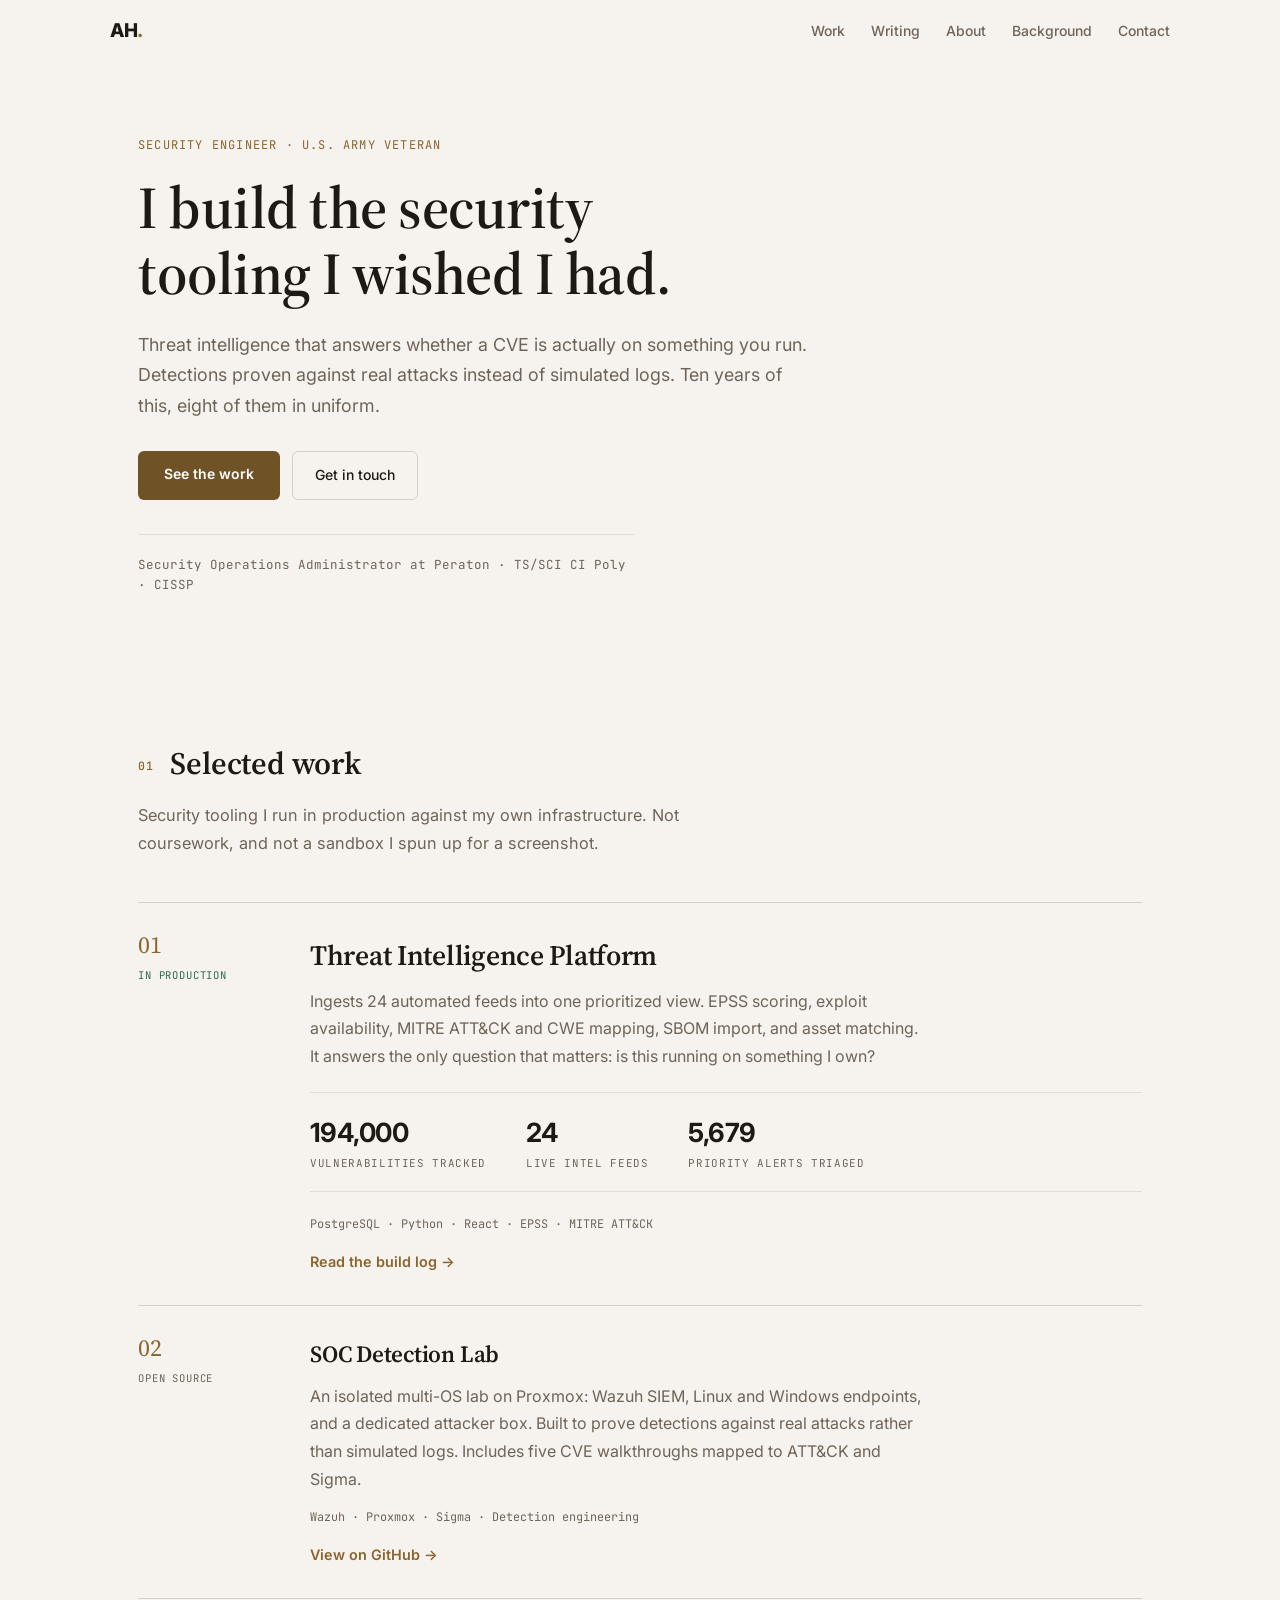
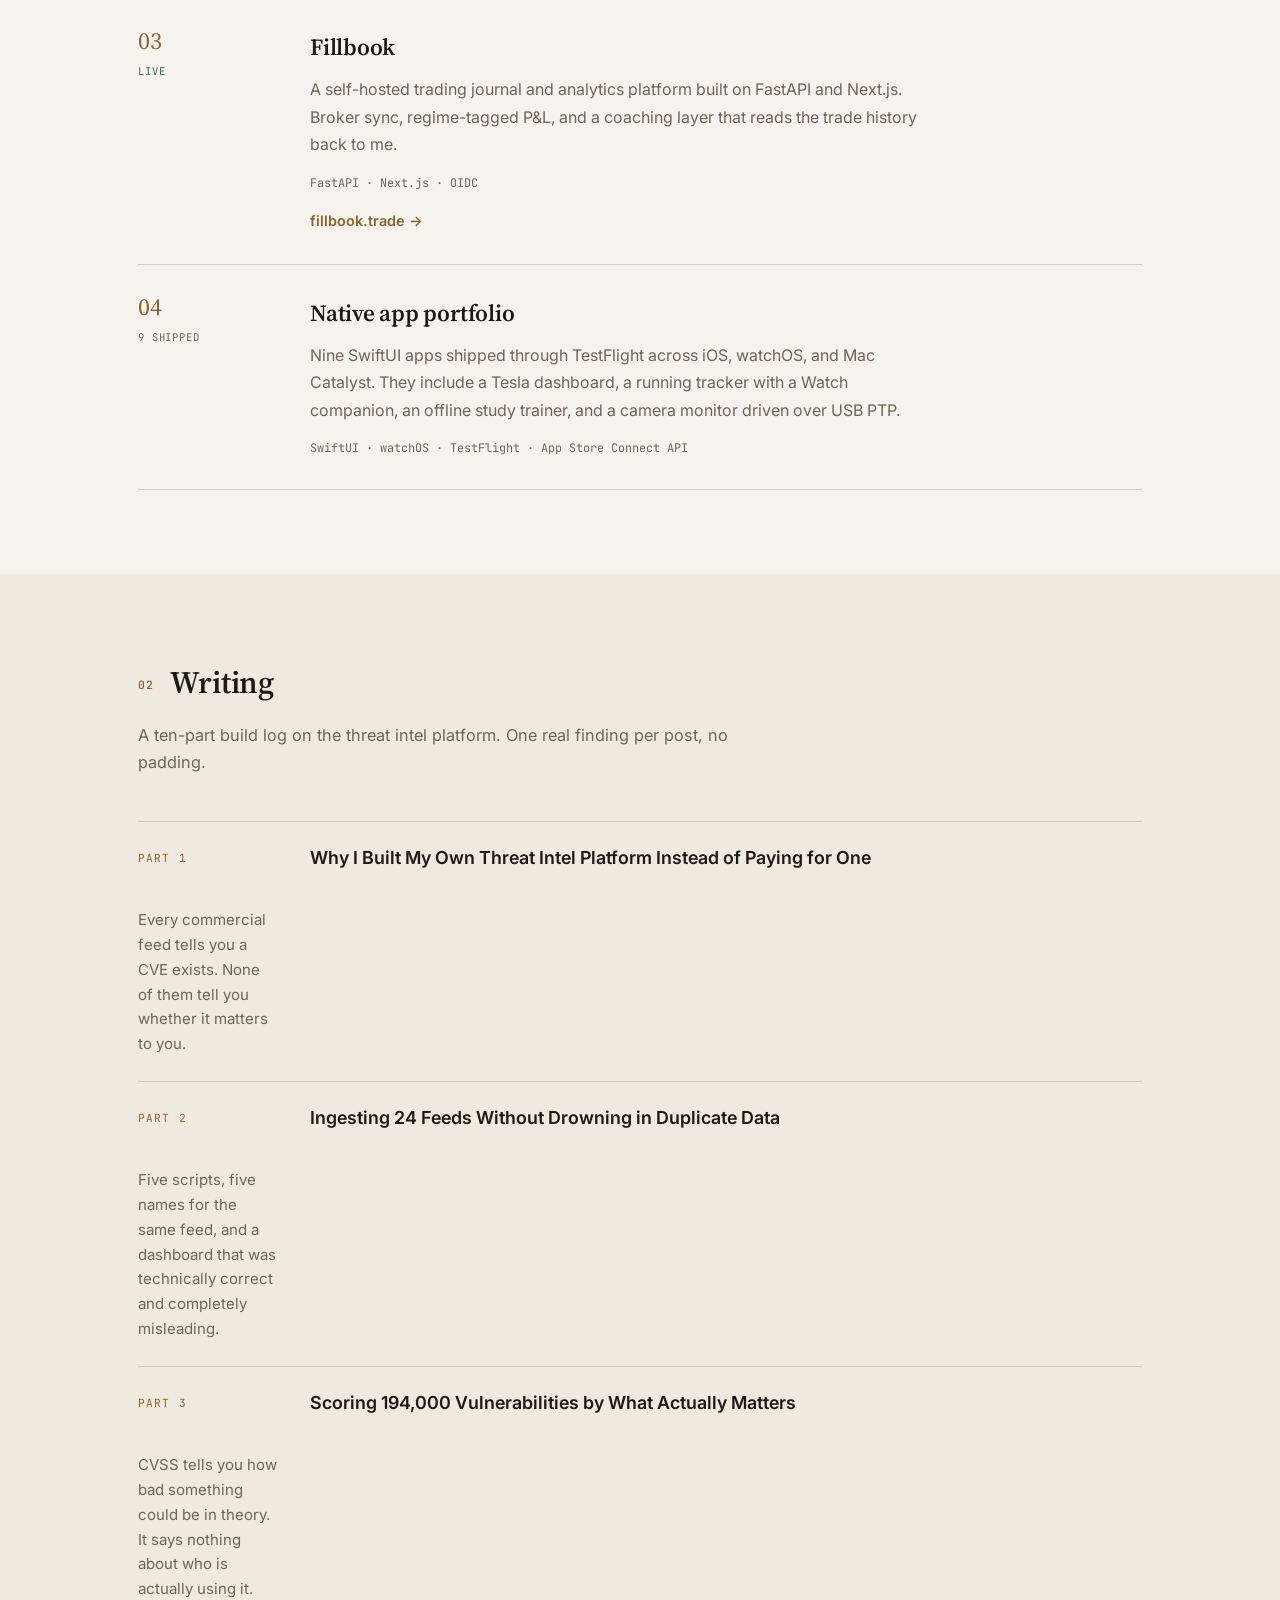
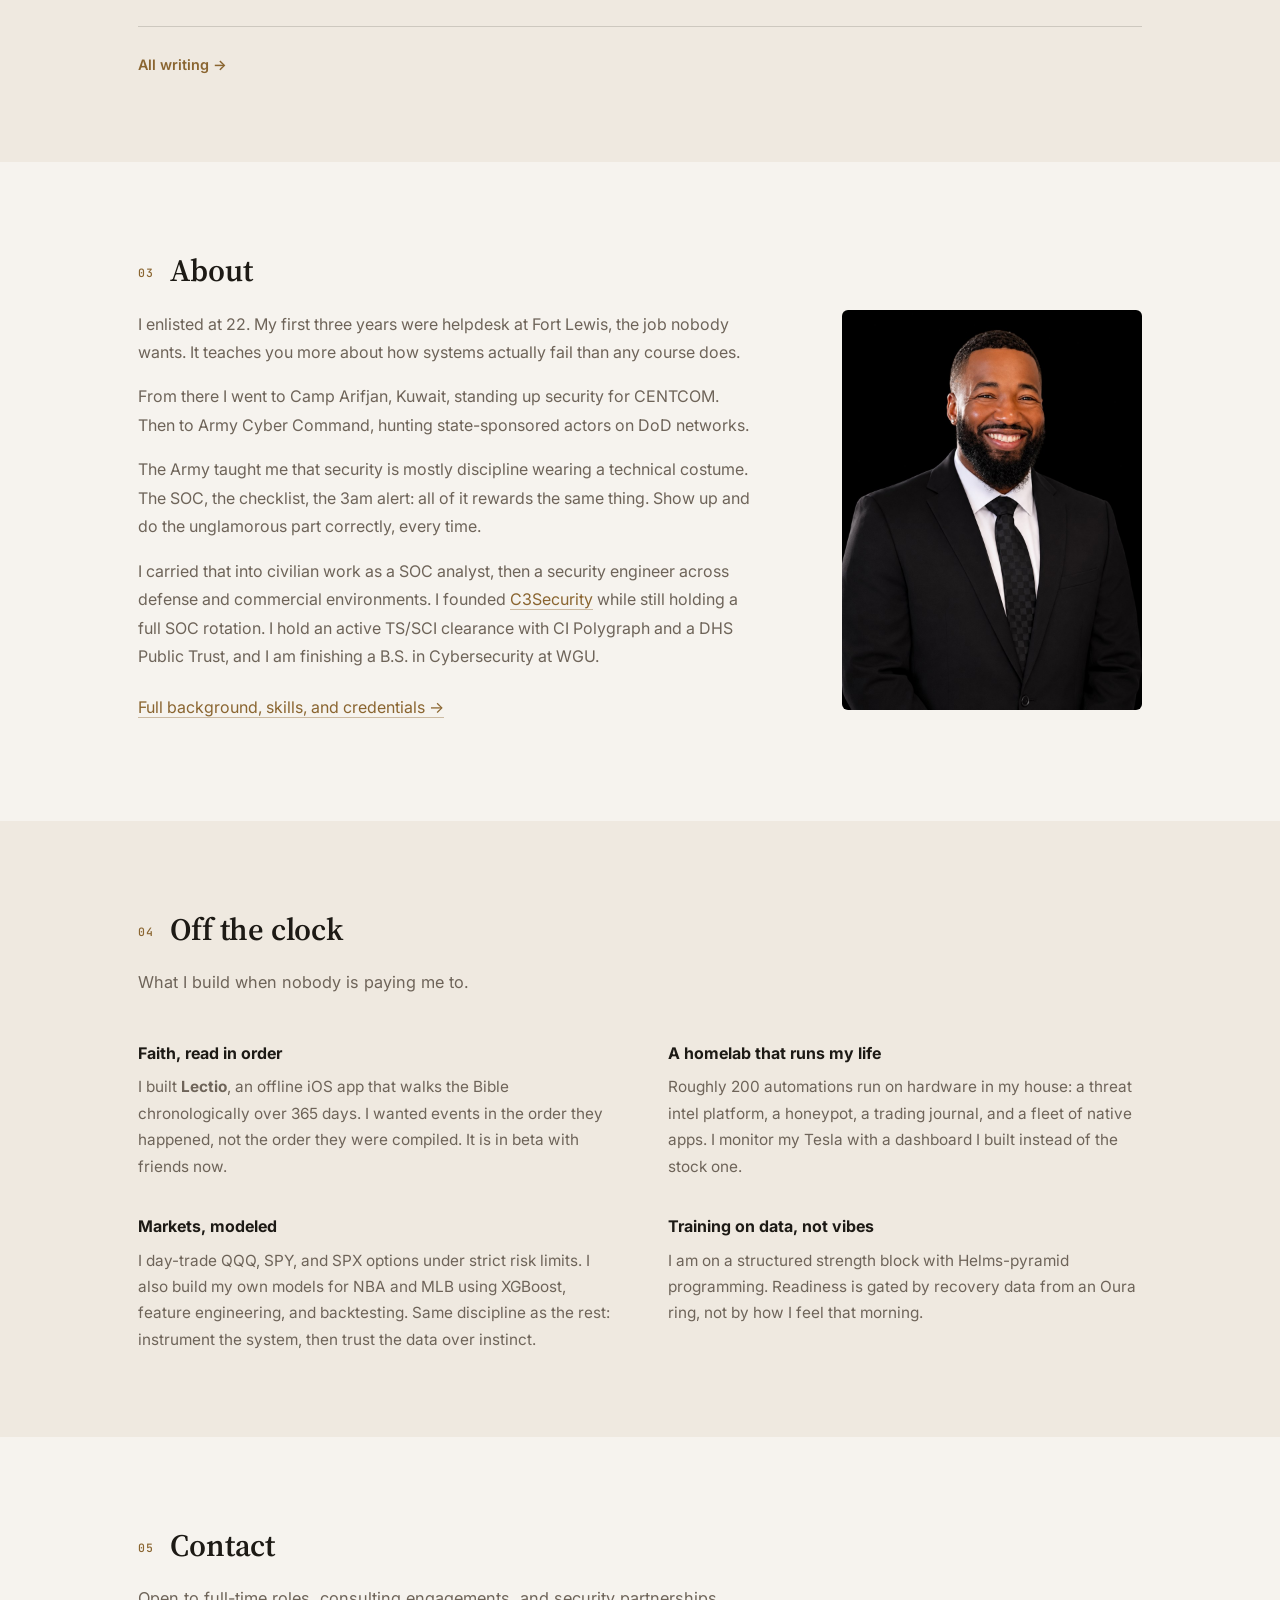
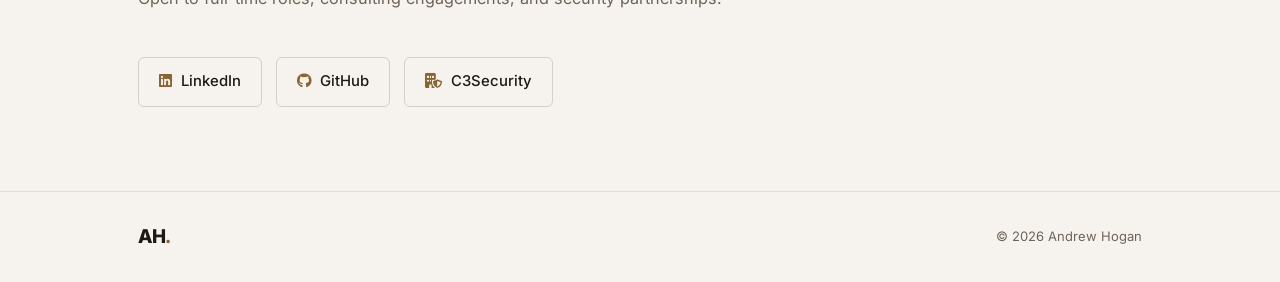
==== commit 62d37dca: "Swap in the studio headshot Replaces the uniform photo flagged in review. Source PNG was 1086x1449 a" ====
--- a/index.html
+++ b/index.html
@@ -34,7 +34,7 @@
     "@type": "Person",
     "name": "Andrew Hogan",
     "url": "https://www.andrew-hogan.com/",
-    "image": "https://www.andrew-hogan.com/images/20220928-676A5767.jpg",
+    "image": "https://www.andrew-hogan.com/images/andrew-hogan.jpg",
     "jobTitle": "Security Operations Administrator",
     "worksFor": { "@type": "Organization", "name": "Peraton" },
     "alumniOf": { "@type": "CollegeOrUniversity", "name": "Western Governors University" },
@@ -226,7 +226,7 @@
           <p class="about-more"><a href="/background.html" class="inline-link">Full background, skills, and credentials &rarr;</a></p>
         </div>
         <figure class="about-photo">
-          <img src="/images/20220928-676A5767.jpg" alt="Andrew Hogan, security engineer and U.S. Army veteran" />
+          <img src="/images/andrew-hogan.jpg" alt="Andrew Hogan, security engineer and U.S. Army veteran" />
         </figure>
       </div>
     </div>
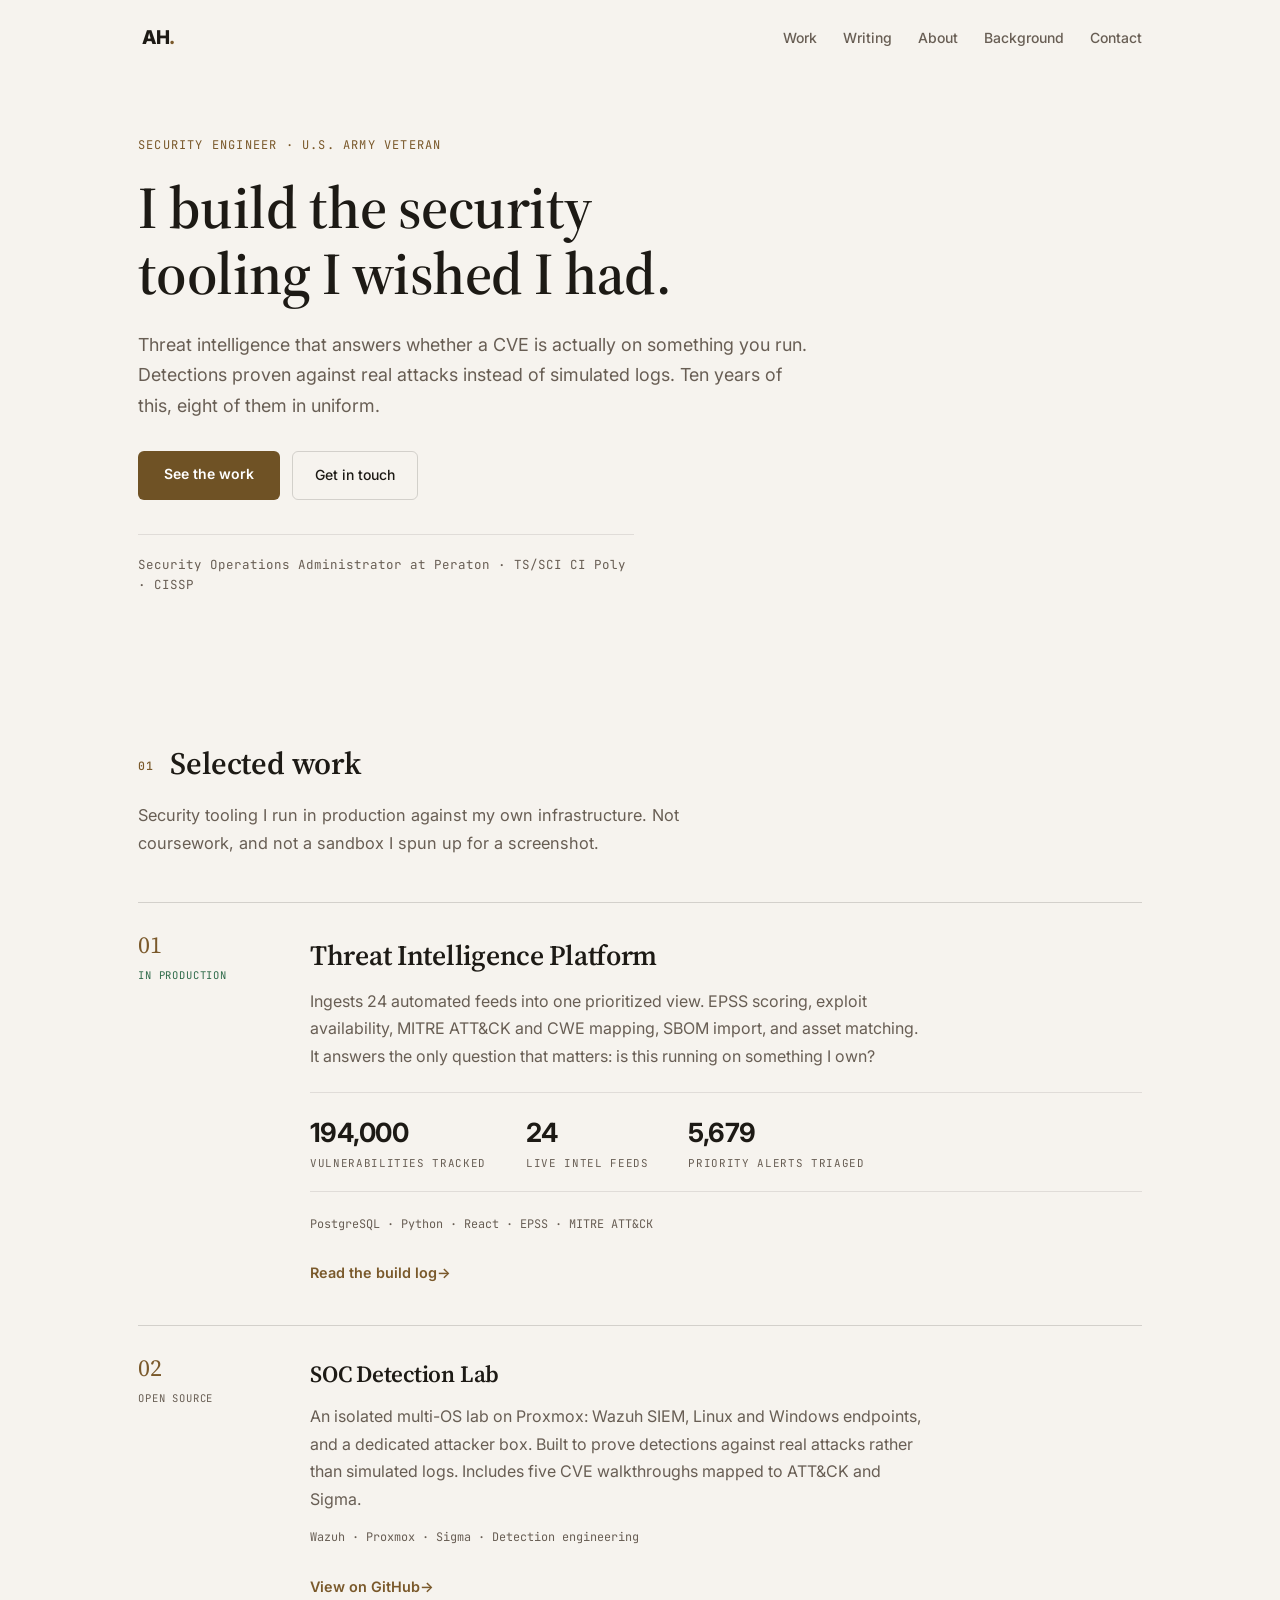
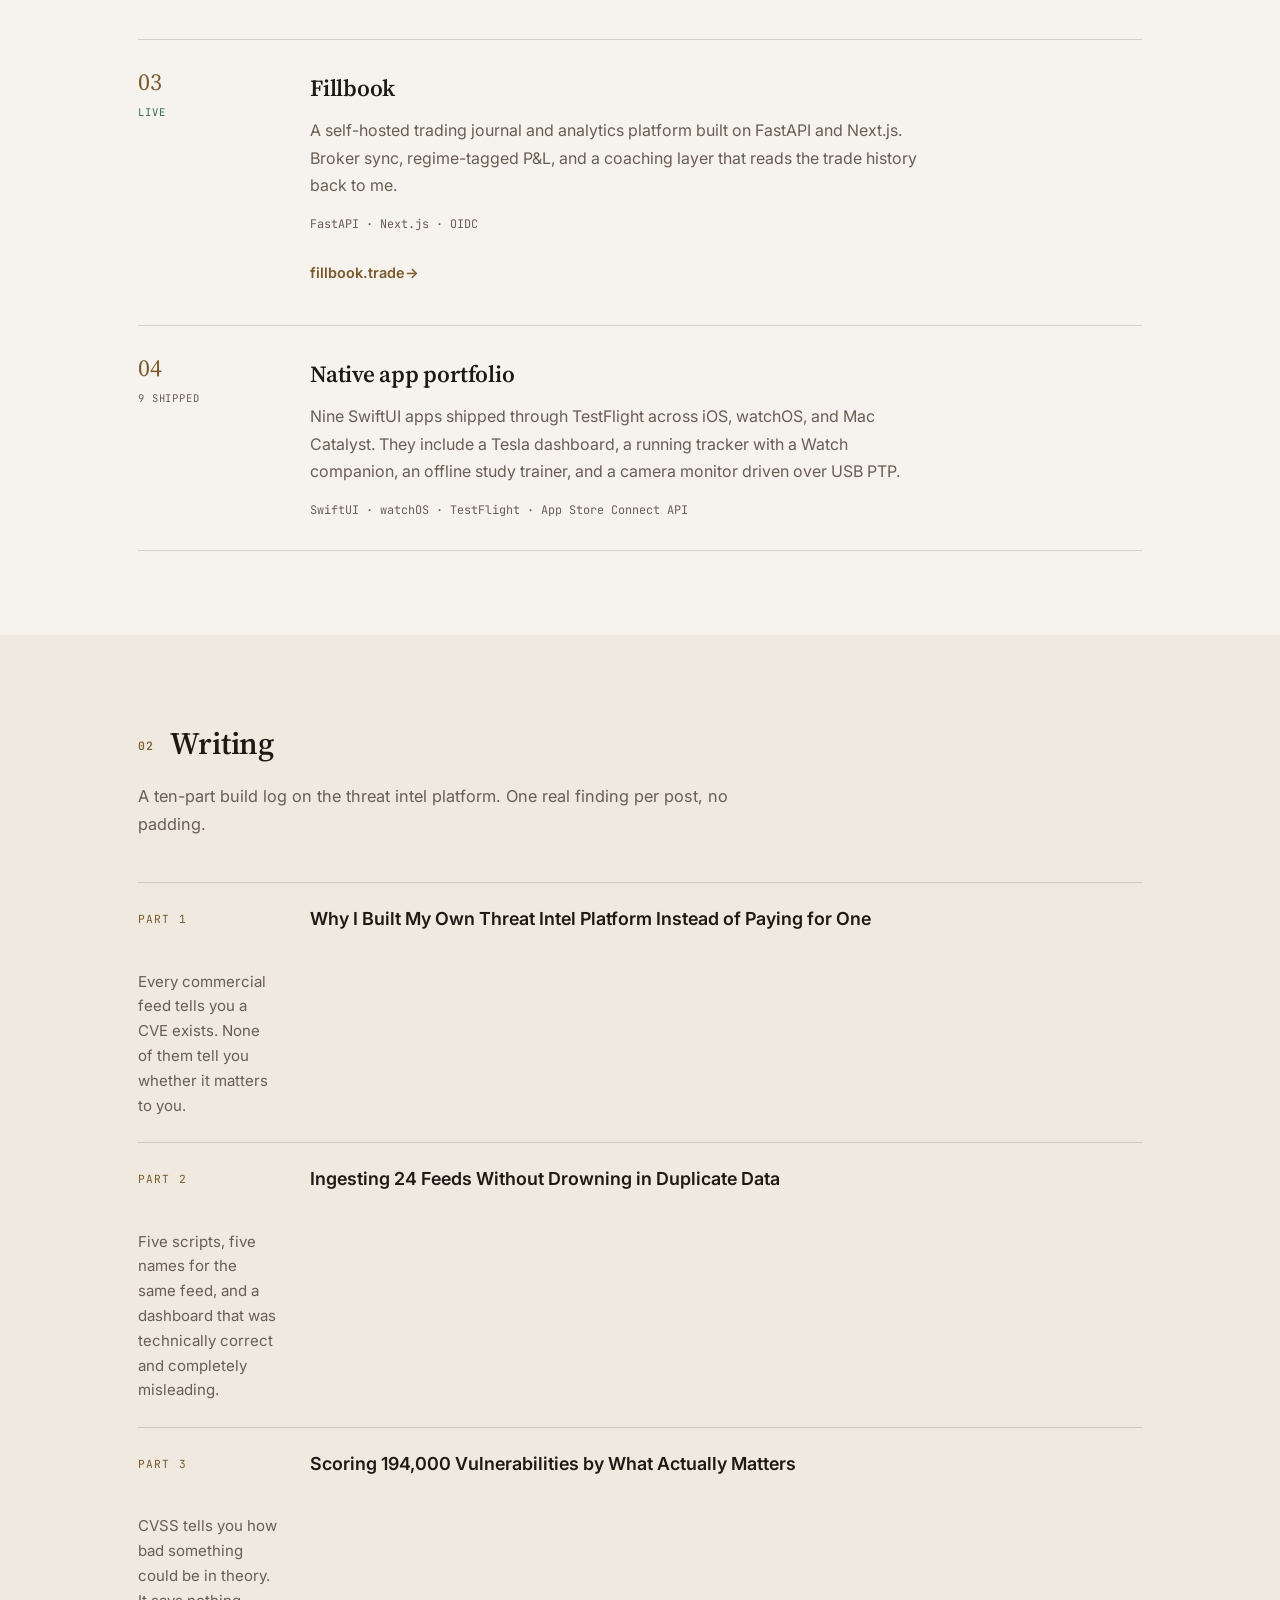
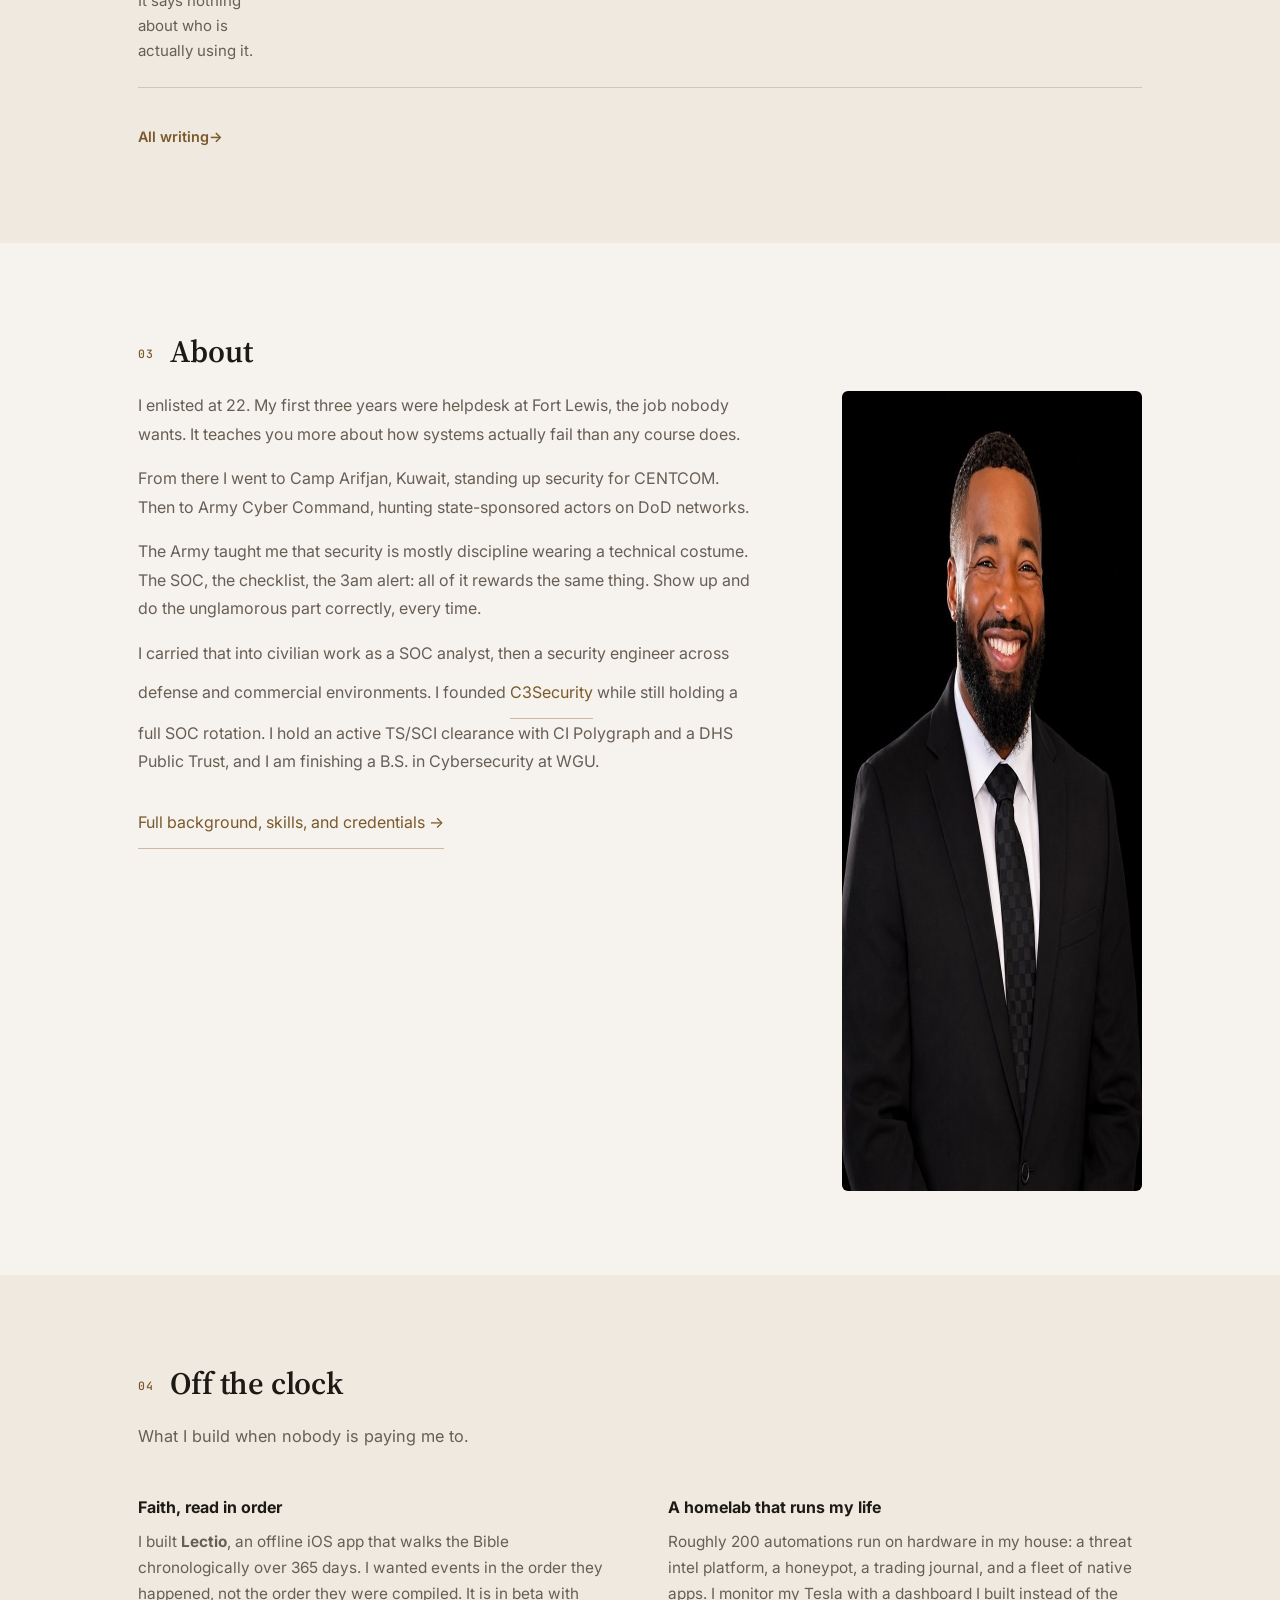
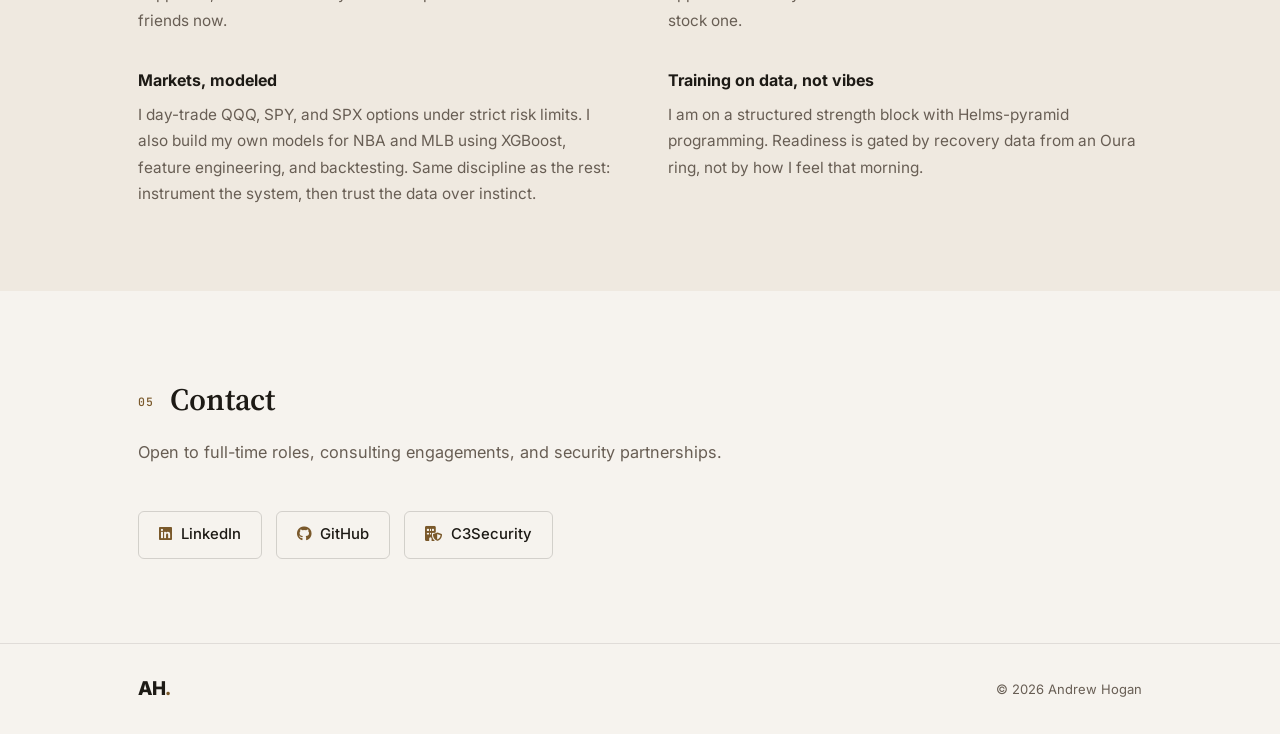
==== commit f3db16f1: "Implement the UI/UX audit: accessibility, interaction states, polish Covers Phase 1 and Phase 2 of t" ====
--- a/index.html
+++ b/index.html
@@ -3,7 +3,7 @@
 <head>
   <meta charset="UTF-8" />
   <meta name="viewport" content="width=device-width, initial-scale=1.0" />
-  <title>Andrew Hogan — Security Engineer, Threat Intelligence &amp; Detection</title>
+  <title>Andrew Hogan | Security Engineer, Threat Intelligence &amp; Detection</title>
   <meta name="description" content="Andrew Hogan is a security engineer and U.S. Army veteran with a TS/SCI CI Polygraph clearance. He builds threat intelligence tooling, detection labs, and native apps, and writes about running them in production." />
   <link rel="canonical" href="https://www.andrew-hogan.com/" />
 
@@ -15,11 +15,15 @@
 
   <meta property="og:type" content="profile" />
   <meta property="og:url" content="https://www.andrew-hogan.com/" />
-  <meta property="og:title" content="Andrew Hogan — Security Engineer, Threat Intelligence &amp; Detection" />
+  <meta property="og:title" content="Andrew Hogan | Security Engineer, Threat Intelligence &amp; Detection" />
   <meta property="og:description" content="Security engineer and U.S. Army veteran. I build threat intelligence tooling, detection labs, and native apps, then write about running them in production." />
-  <meta property="og:image" content="https://www.andrew-hogan.com/icon-512.png" />
-  <meta name="twitter:card" content="summary" />
-  <meta name="twitter:title" content="Andrew Hogan — Security Engineer" />
+  <meta property="og:image" content="https://www.andrew-hogan.com/og-image.png" />
+  <meta property="og:image:width" content="1200" />
+  <meta property="og:image:height" content="630" />
+  <meta name="author" content="Andrew Hogan" />
+  <meta name="twitter:card" content="summary_large_image" />
+  <meta name="twitter:image" content="https://www.andrew-hogan.com/og-image.png" />
+  <meta name="twitter:title" content="Andrew Hogan | Security Engineer" />
   <meta name="twitter:description" content="Security engineer and U.S. Army veteran. Threat intelligence, detection engineering, and the tools I build to do both." />
 
   <link rel="preconnect" href="https://fonts.googleapis.com" />
@@ -32,6 +36,7 @@
   {
     "@context": "https://schema.org",
     "@type": "Person",
+    "@id": "https://www.andrew-hogan.com/#person",
     "name": "Andrew Hogan",
     "url": "https://www.andrew-hogan.com/",
     "image": "https://www.andrew-hogan.com/images/andrew-hogan.jpg",
@@ -62,6 +67,19 @@
     ]
   }
   </script>
+
+  <script type="application/ld+json">
+  {
+    "@context": "https://schema.org",
+    "@type": "WebSite",
+    "@id": "https://www.andrew-hogan.com/#website",
+    "url": "https://www.andrew-hogan.com/",
+    "name": "Andrew Hogan",
+    "description": "Security engineering, threat intelligence, and detection work by Andrew Hogan.",
+    "inLanguage": "en-US",
+    "publisher": { "@id": "https://www.andrew-hogan.com/#person" }
+  }
+  </script>
 </head>
 <body>
 
@@ -69,7 +87,10 @@
   <nav id="navbar">
     <div class="nav-inner">
       <a href="/" class="nav-logo-link"><span class="nav-logo">AH<span class="accent">.</span></span></a>
-      <ul class="nav-links">
+      <button class="nav-toggle" aria-expanded="false" aria-controls="nav-links" aria-label="Open menu">
+        <span></span><span></span><span></span>
+      </button>
+      <ul class="nav-links" id="nav-links">
         <li><a href="#work">Work</a></li>
         <li><a href="#writing">Writing</a></li>
         <li><a href="#about">About</a></li>
@@ -226,7 +247,8 @@
           <p class="about-more"><a href="/background.html" class="inline-link">Full background, skills, and credentials &rarr;</a></p>
         </div>
         <figure class="about-photo">
-          <img src="/images/andrew-hogan.jpg" alt="Andrew Hogan, security engineer and U.S. Army veteran" />
+          <img src="/images/andrew-hogan.jpg" alt="Andrew Hogan, security engineer and U.S. Army veteran"
+               width="600" height="800" decoding="async" />
         </figure>
       </div>
     </div>
@@ -291,15 +313,80 @@
   </footer>
 
   <script>
-    window.addEventListener('scroll', () => {
-      document.getElementById('navbar').classList.toggle('scrolled', window.scrollY > 40);
-    });
-    document.querySelectorAll('a[href^="#"]').forEach(a => {
-      a.addEventListener('click', e => {
-        e.preventDefault();
-        document.querySelector(a.getAttribute('href'))?.scrollIntoView({ behavior: 'smooth' });
-      });
-    });
+    (function () {
+      var t = document.querySelector('.nav-toggle'),
+          n = document.getElementById('nav-links');
+      if (!t || !n) return;
+      t.addEventListener('click', function () {
+        var open = n.classList.toggle('open');
+        t.setAttribute('aria-expanded', open);
+        t.setAttribute('aria-label', open ? 'Close menu' : 'Open menu');
+      });
+      // Escape dismisses the menu and returns focus to the trigger.
+      document.addEventListener('keydown', function (e) {
+        if (e.key === 'Escape' && n.classList.contains('open')) {
+          n.classList.remove('open');
+          t.setAttribute('aria-expanded', 'false');
+          t.setAttribute('aria-label', 'Open menu');
+          t.focus();
+        }
+      });
+      n.addEventListener('click', function (e) {
+        if (e.target.tagName === 'A') {
+          n.classList.remove('open');
+          t.setAttribute('aria-expanded', 'false');
+          t.setAttribute('aria-label', 'Open menu');
+        }
+      });
+    })();
+    // Scroll work is coalesced into an animation frame and the listener is
+    // passive, so it never blocks and never fires faster than the display.
+    (function () {
+      var bar = document.getElementById('navbar'), queued = false;
+      function sync() { queued = false; bar.classList.toggle('scrolled', window.scrollY > 40); }
+      window.addEventListener('scroll', function () {
+        if (!queued) { queued = true; requestAnimationFrame(sync); }
+      }, { passive: true });
+      sync();
+    })();
+
+    // In-page jumps: honour prefers-reduced-motion (a CSS media query cannot
+    // override scrollIntoView), and keep the URL in step so sections can be
+    // linked, shared, and reached with the back button.
+    (function () {
+      var reduce = window.matchMedia('(prefers-reduced-motion: reduce)');
+      document.querySelectorAll('a[href^="#"]').forEach(function (a) {
+        a.addEventListener('click', function (e) {
+          var id = a.getAttribute('href');
+          if (id === '#' || id.length < 2) return;
+          var target = document.querySelector(id);
+          if (!target) return;
+          e.preventDefault();
+          target.scrollIntoView({ behavior: reduce.matches ? 'auto' : 'smooth' });
+          if (history.pushState) history.pushState(null, '', id); else location.hash = id;
+        });
+      });
+    })();
+
+    // Mark the section in view so the nav can answer "where am I".
+    (function () {
+      var links = [].slice.call(document.querySelectorAll('.nav-links a[href^="#"]'));
+      if (!links.length || !('IntersectionObserver' in window)) return;
+      var byId = {};
+      links.forEach(function (a) { byId[a.getAttribute('href').slice(1)] = a; });
+      var io = new IntersectionObserver(function (entries) {
+        entries.forEach(function (en) {
+          var a = byId[en.target.id];
+          if (a && en.isIntersecting) {
+            links.forEach(function (l) { l.removeAttribute('aria-current'); });
+            a.setAttribute('aria-current', 'true');
+          }
+        });
+      }, { rootMargin: '-62px 0px -65% 0px' });
+      Object.keys(byId).forEach(function (id) {
+        var s = document.getElementById(id); if (s) io.observe(s);
+      });
+    })();
   </script>
 </body>
 </html>
--- a/style.css
+++ b/style.css
@@ -7,10 +7,13 @@
   --surface:    #ffffff;
   --border:     rgba(29,26,21,.10);
   --rule:       rgba(29,26,21,.16);
-  --accent:     #8a6530;
+  --accent:     #8a6530;          /* fills and rules only */
   --accent-fill:#6f5225;
+  /* Accent as TEXT measured 4.37:1 on the alt band, just under the 4.5 AA
+     threshold. Fills keep --accent; text uses the darker variant. */
+  --accent-text:#7a592b;
   --text:       #1d1a15;
-  --muted:      #6e6459;
+  --muted:      #685e54;          /* was #6e6459: 4.35:1 on tinted chips */
   --radius:     6px;
 }
 
@@ -32,14 +35,16 @@
 
 .container { max-width: 1060px; margin: 0 auto; padding: 0 28px; }
 .container.narrow { max-width: 720px; }
-.accent { color: var(--accent); }
+.accent { color: var(--accent-text); }
 
 /* ── Navbar ────────────────────────────────────────────────────────────── */
 #navbar {
   position: fixed;
   top: 0; left: 0; right: 0;
   z-index: 100;
-  padding: 16px 28px;
+  /* Horizontal padding moved onto .nav-inner so the nav column lines up with
+     .container, which carries its own 28px. They were 28px out of step. */
+  padding: 16px 0;
   transition: background .3s, backdrop-filter .3s, box-shadow .3s;
 }
 #navbar.scrolled {
@@ -49,13 +54,14 @@
 }
 .nav-inner {
   max-width: 1060px;
+  padding: 0 28px;
   margin: 0 auto;
   display: flex;
   align-items: center;
   gap: 32px;
 }
 .nav-logo-link { text-decoration: none; }
-.nav-logo { font-size: 19px; font-weight: 800; letter-spacing: -.5px; color: var(--text); }
+.nav-logo { font-size: 19px; font-weight: 800; letter-spacing: -.026em; color: var(--text); }
 .nav-links { display: flex; list-style: none; gap: 26px; margin-left: auto; }
 .nav-links a {
   color: var(--muted);
@@ -65,6 +71,35 @@
   transition: color .2s;
 }
 .nav-links a:hover, .nav-links a[aria-current="page"] { color: var(--text); }
+
+/* Hamburger. Drawn in CSS rather than an icon font because the generated
+   blog pages do not load Font Awesome. Hidden above the mobile breakpoint. */
+.nav-toggle {
+  display: none;
+  margin-left: auto;
+  flex-direction: column;
+  justify-content: center;
+  gap: 5px;
+  width: 42px;
+  height: 42px;
+  padding: 0;
+  background: none;
+  border: 0;
+  cursor: pointer;
+}
+.nav-toggle span {
+  display: block;
+  width: 22px;
+  height: 2px;
+  margin: 0 auto;
+  background: var(--text);
+  border-radius: 2px;
+  transition: transform .2s, opacity .2s;
+}
+/* Collapse the bars into an X while the panel is open. */
+.nav-toggle[aria-expanded="true"] span:nth-child(1) { transform: translateY(7px) rotate(45deg); }
+.nav-toggle[aria-expanded="true"] span:nth-child(2) { opacity: 0; }
+.nav-toggle[aria-expanded="true"] span:nth-child(3) { transform: translateY(-7px) rotate(-45deg); }
 
 /* ── Hero ──────────────────────────────────────────────────────────────── */
 /* Left-aligned and sized to its content. A centred 100vh hero leaves a screen
@@ -76,13 +111,15 @@
   font-size: 12px;
   letter-spacing: .1em;
   text-transform: uppercase;
-  color: var(--accent);
+  color: var(--accent-text);
   margin-bottom: 20px;
 }
 .hero h1 {
   font-size: clamp(2.3rem, 5.2vw, 3.7rem);
   font-weight: 600;
-  letter-spacing: -.5px;
+  /* em, not px: tracking has to scale with a fluid size and with the user's
+     text-size setting. -.5px at the 59px cap is -.0085em. */
+  letter-spacing: -.0085em;
   line-height: 1.12;
   margin-bottom: 22px;
   max-width: 21ch;
@@ -94,6 +131,7 @@
   max-width: 62ch;
   margin-bottom: 30px;
 }
+.hero-meta { text-wrap: pretty; }
 .hero-actions { display: flex; gap: 12px; flex-wrap: wrap; margin-bottom: 34px; }
 .hero-meta {
   font-family: 'JetBrains Mono', monospace;
@@ -138,7 +176,7 @@
   gap: 16px;
   font-size: clamp(1.5rem, 2.6vw, 1.95rem);
   font-weight: 600;
-  letter-spacing: -.2px;
+  letter-spacing: -.0064em;
   margin-bottom: 14px;
   color: var(--text);
 }
@@ -147,7 +185,7 @@
   font-size: .72rem;
   font-weight: 500;
   letter-spacing: .1em;
-  color: var(--accent);
+  color: var(--accent-text);
   transform: translateY(-.35em);
 }
 .section-label {
@@ -156,7 +194,7 @@
   font-weight: 500;
   letter-spacing: .12em;
   text-transform: uppercase;
-  color: var(--accent);
+  color: var(--accent-text);
   margin-bottom: 12px;
 }
 .section-lede {
@@ -185,7 +223,7 @@
 .project-idx {
   font-family: 'Source Serif 4', Georgia, serif;
   font-size: 1.5rem;
-  color: var(--accent);
+  color: var(--accent-text);
   line-height: 1;
 }
 .project-status {
@@ -242,7 +280,7 @@
   margin-top: 16px;
   font-size: .9rem;
   font-weight: 600;
-  color: var(--accent);
+  color: var(--accent-text);
   text-decoration: none;
 }
 .project-link span { display: inline-block; transition: transform .2s; }
@@ -266,7 +304,7 @@
   font-size: .7rem;
   letter-spacing: .1em;
   text-transform: uppercase;
-  color: var(--accent);
+  color: var(--accent-text);
   padding-top: 4px;
 }
 .post-title {
@@ -294,7 +332,7 @@
 .about-photo img { width: 100%; display: block; border-radius: var(--radius); }
 
 .inline-link {
-  color: var(--accent);
+  color: var(--accent-text);
   text-decoration: none;
   border-bottom: 1px solid rgba(138,101,48,.4);
 }
@@ -326,14 +364,14 @@
   transition: border-color .2s, background .2s;
 }
 .contact-list a:hover { border-color: var(--accent); background: rgba(138,101,48,.05); }
-.contact-list i { color: var(--accent); }
+.contact-list i { color: var(--accent-text); }
 
 /* ── Page head (interior pages) ────────────────────────────────────────── */
 .page-head { padding: 140px 0 10px; }
 .page-head h1 {
   font-size: clamp(2rem, 4.4vw, 2.9rem);
   font-weight: 600;
-  letter-spacing: -.3px;
+  letter-spacing: -.0065em;
   margin-bottom: 16px;
 }
 .post-back {
@@ -345,7 +383,7 @@
   text-decoration: none;
   margin-bottom: 26px;
 }
-.post-back:hover { color: var(--accent); }
+.post-back:hover { color: var(--accent-text); }
 
 /* ── Career list (background page) ─────────────────────────────────────── */
 .roles { display: flex; flex-direction: column; }
@@ -368,7 +406,7 @@
   padding-top: 3px;
 }
 .role-title { font-size: 1.06rem; font-weight: 700; }
-.role-company { color: var(--accent); font-size: .9rem; margin-top: 2px; }
+.role-company { color: var(--accent-text); font-size: .9rem; margin-top: 2px; }
 .role-line { color: var(--muted); line-height: 1.68; font-size: .93rem; margin: 10px 0 12px; max-width: 62ch; }
 .role-tags { display: flex; flex-wrap: wrap; gap: 6px; }
 .role-tags span {
@@ -391,7 +429,7 @@
   text-transform: uppercase;
   letter-spacing: .06em;
 }
-.tl-badge.current { color: var(--accent); border-color: rgba(138,101,48,.4); }
+.tl-badge.current { color: var(--accent-text); border-color: rgba(138,101,48,.4); }
 
 /* ── Skills (background page) ──────────────────────────────────────────── */
 .skills-grid { display: grid; grid-template-columns: repeat(auto-fill, minmax(290px, 1fr)); gap: 16px; }
@@ -410,7 +448,7 @@
   display: flex;
   align-items: center;
   justify-content: center;
-  color: var(--accent);
+  color: var(--accent-text);
   font-size: .9rem;
   margin-bottom: 12px;
 }
@@ -464,7 +502,10 @@
 .cert-card:hover span { color: var(--text); }
 
 /* ── Blog ──────────────────────────────────────────────────────────────── */
-.post-index .post-list { display: grid; grid-template-columns: repeat(auto-fill, minmax(300px, 1fr)); gap: 20px; }
+.post-index .post-list { display: grid;
+  /* min() lets the track collapse below 300px instead of overflowing the
+     viewport at 320px, where the available column is only 264px. */
+  grid-template-columns: repeat(auto-fill, minmax(min(300px, 100%), 1fr)); gap: 20px; }
 .post-card {
   display: flex;
   flex-direction: column;
@@ -483,7 +524,7 @@
   font-size: .68rem;
   letter-spacing: .12em;
   text-transform: uppercase;
-  color: var(--accent);
+  color: var(--accent-text);
   margin-bottom: 10px;
 }
 .post-card h2 {
@@ -502,9 +543,16 @@
   font-size: .7rem;
   letter-spacing: .12em;
   text-transform: uppercase;
-  color: var(--accent);
+  color: var(--accent-text);
   margin-bottom: 14px;
 }
+.post-date {
+  font-family: 'JetBrains Mono', monospace;
+  font-size: .74rem;
+  color: var(--muted);
+  margin-bottom: 14px;
+}
+
 .post-h1 {
   font-size: clamp(1.9rem, 4vw, 2.6rem);
   font-weight: 600;
@@ -571,10 +619,151 @@
 }
 
 @media (max-width: 640px) {
-  .nav-links { display: none; }
+  /* The nav used to be display:none here with nothing to replace it, so the
+     bar was just the wordmark and the site had no mobile navigation at all. */
+  .nav-toggle { display: flex; }
+  .nav-links {
+    display: none;
+    position: absolute;
+    top: 100%;
+    left: 0;
+    right: 0;
+    flex-direction: column;
+    gap: 0;
+    margin: 0;
+    padding: 6px 28px 14px;
+    background: var(--bg);
+    border-bottom: 1px solid var(--border);
+    box-shadow: 0 10px 20px rgba(29, 26, 21, .06);
+  }
+  .nav-links.open { display: flex; }
+  /* Works for both markup shapes: <ul><li><a> on the static pages and a
+     plain <div><a> in the generated blog template. */
+  .nav-links li { list-style: none; }
+  .nav-links li a,
+  .nav-links > a {
+    display: block;
+    padding: 12px 0;
+    font-size: 15px;
+    border-bottom: 1px solid var(--border);
+  }
+  .nav-links li:last-child a,
+  .nav-links > a:last-child { border-bottom: 0; }
   .hero { padding: 120px 0 64px; }
   .section { padding: 64px 0; }
   .page-head { padding: 118px 0 6px; }
   .cert-card { width: 110px; }
   .footer-inner { flex-direction: column; }
 }
+
+/* ── Interaction states ───────────────────────────────────────────────────
+   The stylesheet previously had 13 :hover rules and zero :focus/:active.
+   Hover does not exist on touch, and feedback belongs on pointer-down. */
+
+/* One visible focus treatment everywhere. :focus-visible so pointer users
+   don't see rings on click while keyboard users always do. */
+a:focus-visible,
+button:focus-visible,
+summary:focus-visible,
+[tabindex]:focus-visible {
+  outline: 3px solid var(--accent-text);
+  outline-offset: 2px;
+  border-radius: 3px;
+}
+
+/* The navbar is fixed at 62px, so an in-page jump would otherwise land the
+   target underneath it. */
+:target,
+section[id],
+main[id] {
+  scroll-margin-top: calc(62px + 18px);
+}
+
+/* Instant acknowledgement on press, which hover cannot provide on a phone. */
+.btn:active,
+.nav-toggle:active,
+.work-item:active,
+.post-card:active {
+  transform: scale(.97);
+  transition: transform .1s ease-out;
+}
+
+/* Minimum 44px touch targets. The arrow links were 19 to 23px tall. */
+.nav-toggle { min-width: 44px; min-height: 44px; }
+
+/* These were 19 to 23px tall. Padding grows the hit area to 44px without
+   changing the visual weight of the link itself. */
+.project-link,
+.inline-link,
+.post-back,
+.work-link,
+.contact-list a {
+  display: inline-flex;
+  align-items: center;
+  min-height: 44px;
+  padding-top: 11px;
+  padding-bottom: 11px;
+}
+
+/* The wordmark is the only route home on small screens. */
+.nav-logo-link {
+  display: inline-flex;
+  align-items: center;
+  min-height: 44px;
+  padding: 0 4px;
+}
+
+@media (max-width: 860px) {
+  .nav-links a { padding-top: 12px; padding-bottom: 12px; display: block; }
+}
+
+/* ── Scroll edge ──────────────────────────────────────────────────────────
+   A hard 1px line slices headings as they pass under the floating bar.
+   A short fade reads as the content passing beneath a material instead. */
+#navbar.scrolled::after {
+  content: '';
+  position: absolute;
+  left: 0; right: 0; top: 100%;
+  height: 14px;
+  pointer-events: none;
+  background: linear-gradient(to bottom, rgba(246,243,238,.75), rgba(246,243,238,0));
+}
+
+/* ── Accessibility preferences ────────────────────────────────────────────
+   Three independent signals. Reduced motion does not mean no feedback; it
+   means a gentler, non-vestibular equivalent. */
+@media (prefers-reduced-motion: reduce) {
+  html { scroll-behavior: auto; }
+  *, *::before, *::after {
+    animation-duration: .01ms !important;
+    animation-iteration-count: 1 !important;
+    transition-duration: .01ms !important;
+  }
+  .btn:active,
+  .nav-toggle:active,
+  .work-item:active,
+  .post-card:active { transform: none; }
+}
+
+@media (prefers-reduced-transparency: reduce) {
+  #navbar.scrolled {
+    background: var(--bg);
+    backdrop-filter: none;
+  }
+  #navbar.scrolled::after { background: none; }
+}
+
+@supports not (backdrop-filter: blur(12px)) {
+  #navbar.scrolled { background: var(--bg); }
+}
+
+@media (prefers-contrast: more) {
+  :root {
+    --muted:       #4a423a;
+    --accent-text: #5e4420;
+    --border:      rgba(29,26,21,.30);
+    --rule:        rgba(29,26,21,.42);
+  }
+  .nav-links a[aria-current="page"] { text-decoration: underline; text-underline-offset: 4px; }
+  .btn-ghost { border-color: var(--text); }
+}
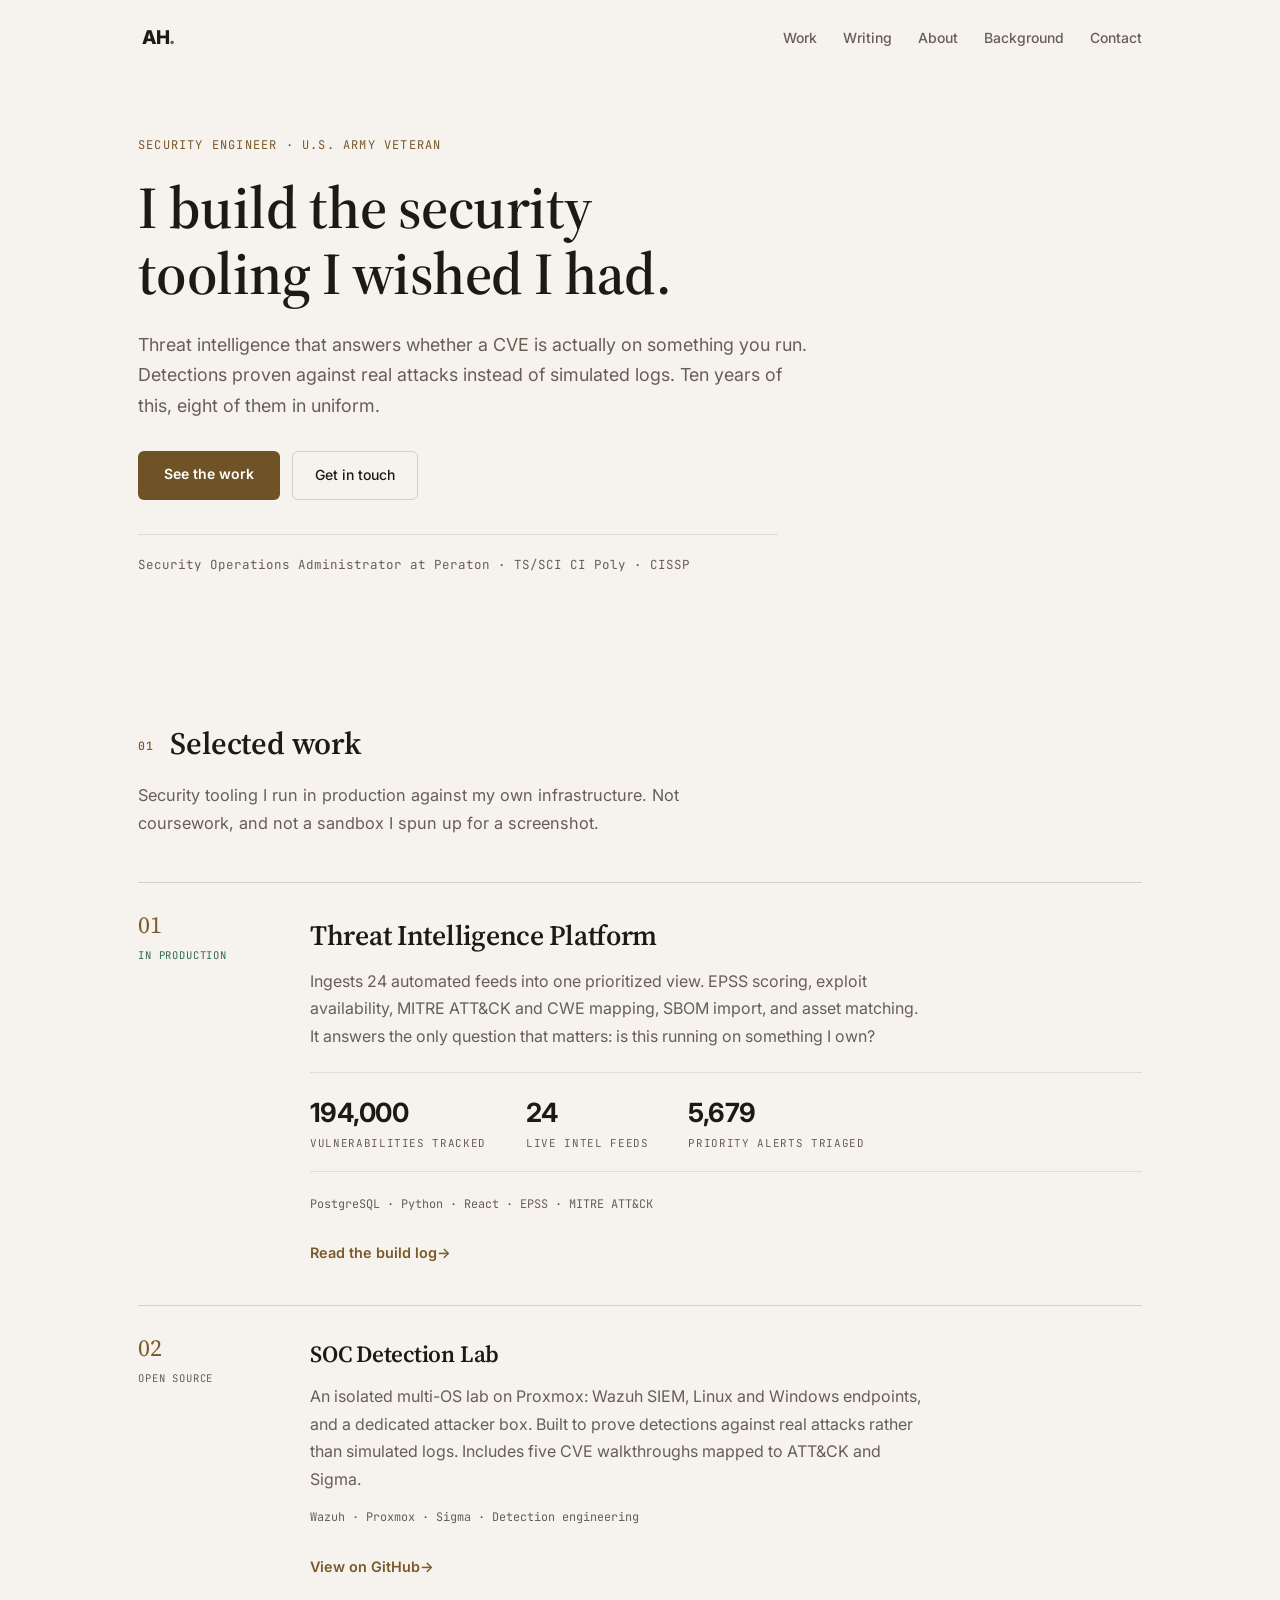
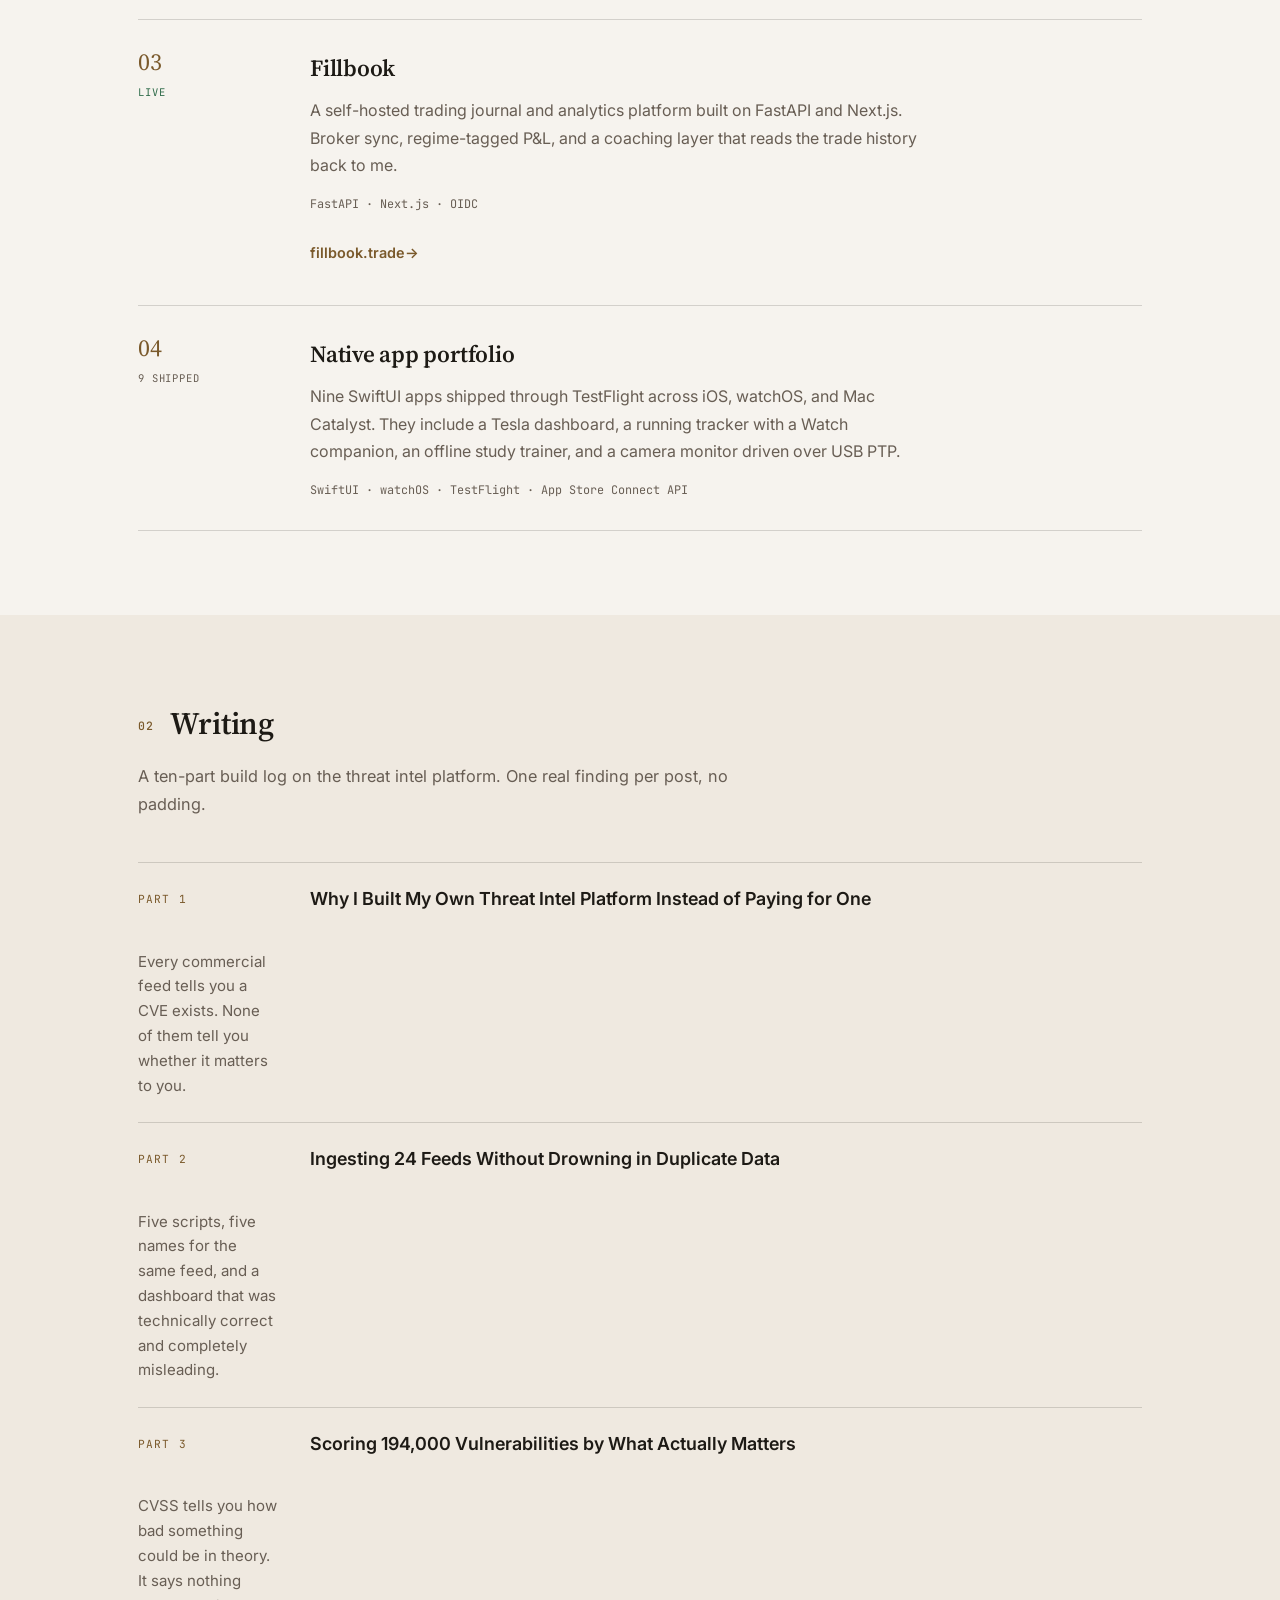
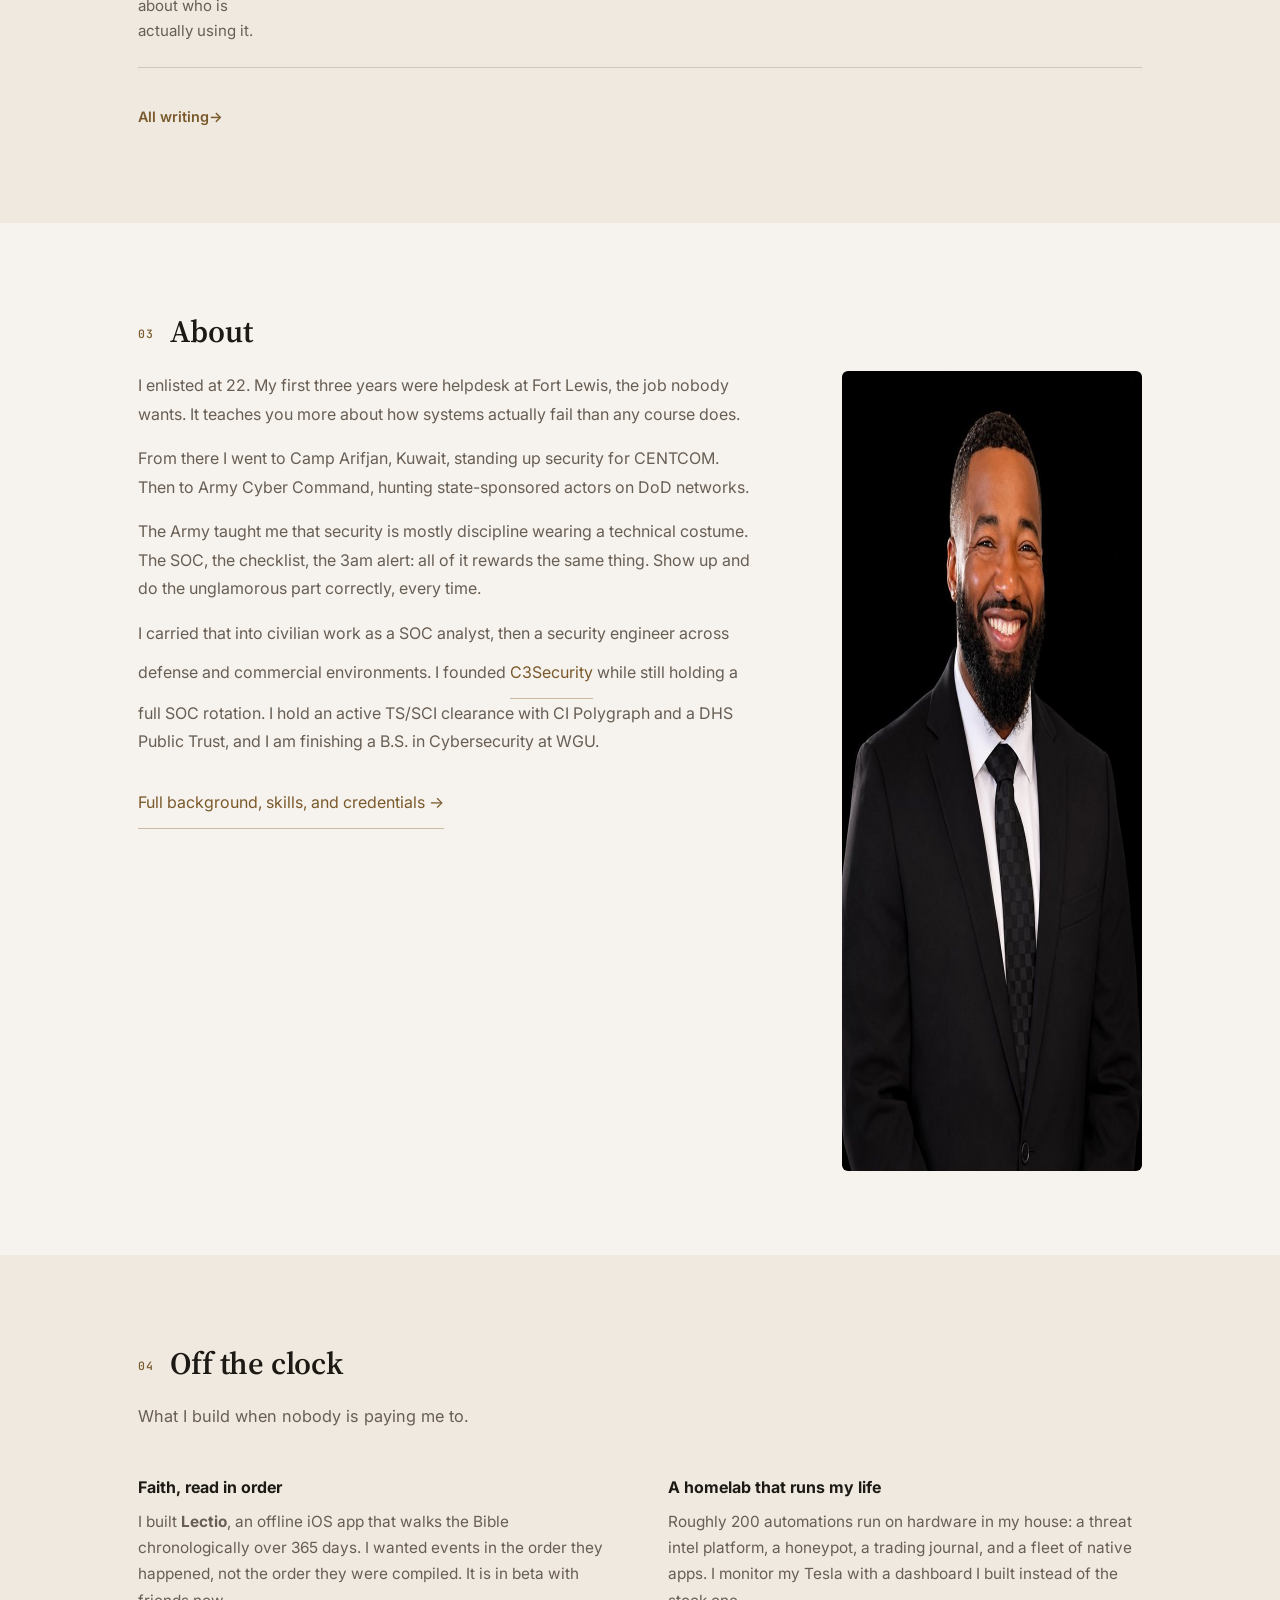
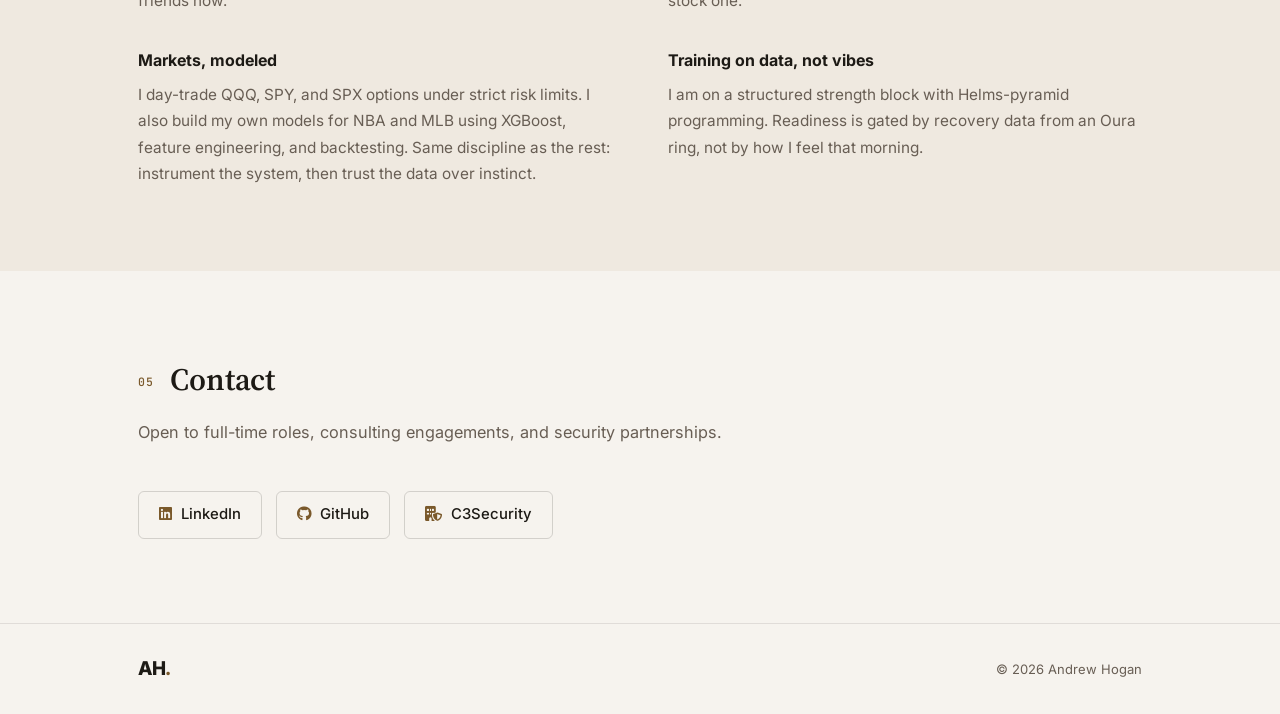
==== commit 74142ffe: "Stop the hero credential line orphaning "CISSP" .hero-meta carried max-width: 62ch, a reading measur" ====
--- a/index.html
+++ b/index.html
@@ -112,7 +112,7 @@
         <a href="#work" class="btn-primary">See the work</a>
         <a href="#contact" class="btn-ghost">Get in touch</a>
       </div>
-      <p class="hero-meta">Security Operations Administrator at Peraton &middot; TS/SCI CI Poly &middot; CISSP</p>
+      <p class="hero-meta"><span>Security Operations Administrator at Peraton</span> <span>&middot; TS/SCI CI Poly</span> <span>&middot; CISSP</span></p>
     </div>
   </header>
 
--- a/style.css
+++ b/style.css
@@ -131,7 +131,15 @@
   max-width: 62ch;
   margin-bottom: 30px;
 }
+/* Each credential wraps as a unit, so a line can never begin with a
+   dangling separator ('· CISSP' was orphaning onto its own line). */
 .hero-meta { text-wrap: pretty; }
+/* Above the phone breakpoint each credential wraps as a unit, so a line can
+   never start with a dangling separator. Below it the first segment alone is
+   wider than the viewport, so it must be allowed to break. */
+@media (min-width: 641px) {
+  .hero-meta span { white-space: nowrap; }
+}
 .hero-actions { display: flex; gap: 12px; flex-wrap: wrap; margin-bottom: 34px; }
 .hero-meta {
   font-family: 'JetBrains Mono', monospace;
@@ -139,7 +147,10 @@
   color: var(--muted);
   padding-top: 20px;
   border-top: 1px solid var(--border);
-  max-width: 62ch;
+  /* 62ch is a reading measure for prose; this is a single mono credential
+     strip of ~77 characters, so the cap was forcing "CISSP" onto its own
+     line at every width. Sized to the content instead. */
+  max-width: 80ch;
 }
 
 .btn-primary {
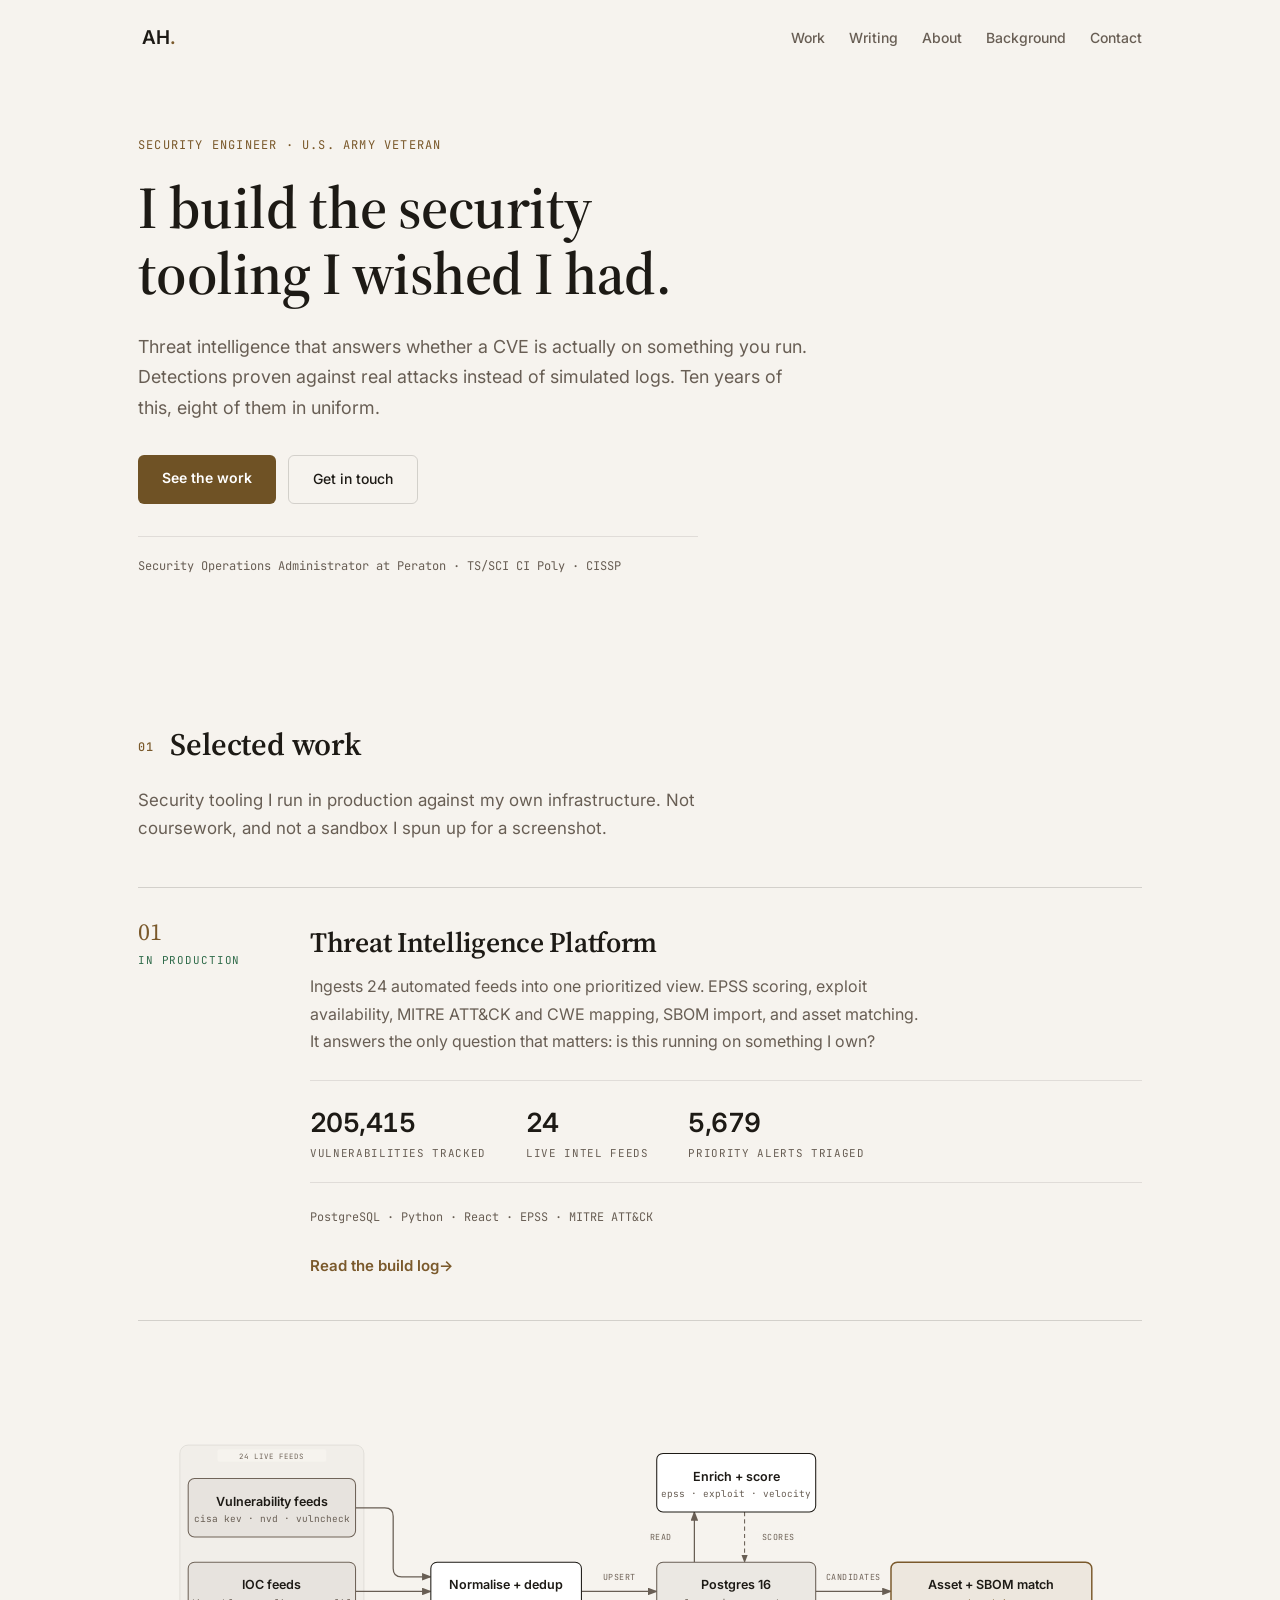
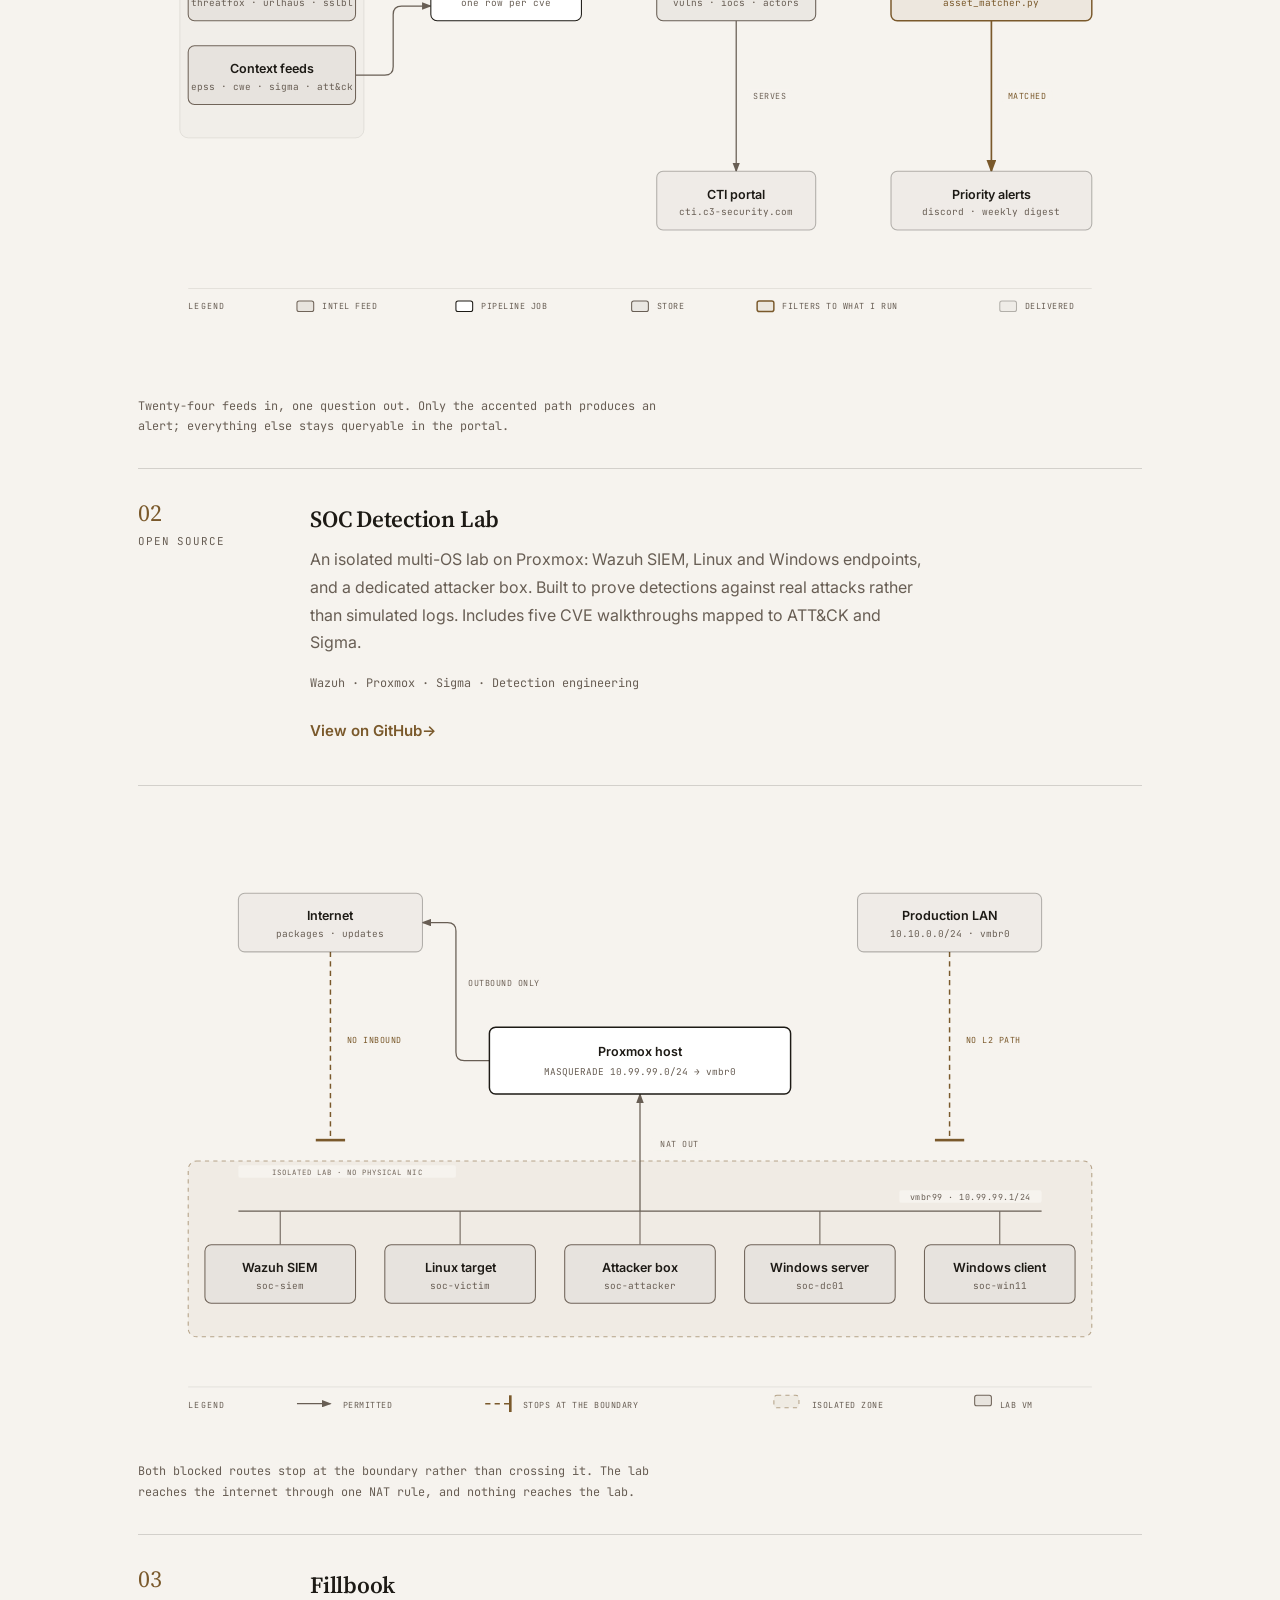
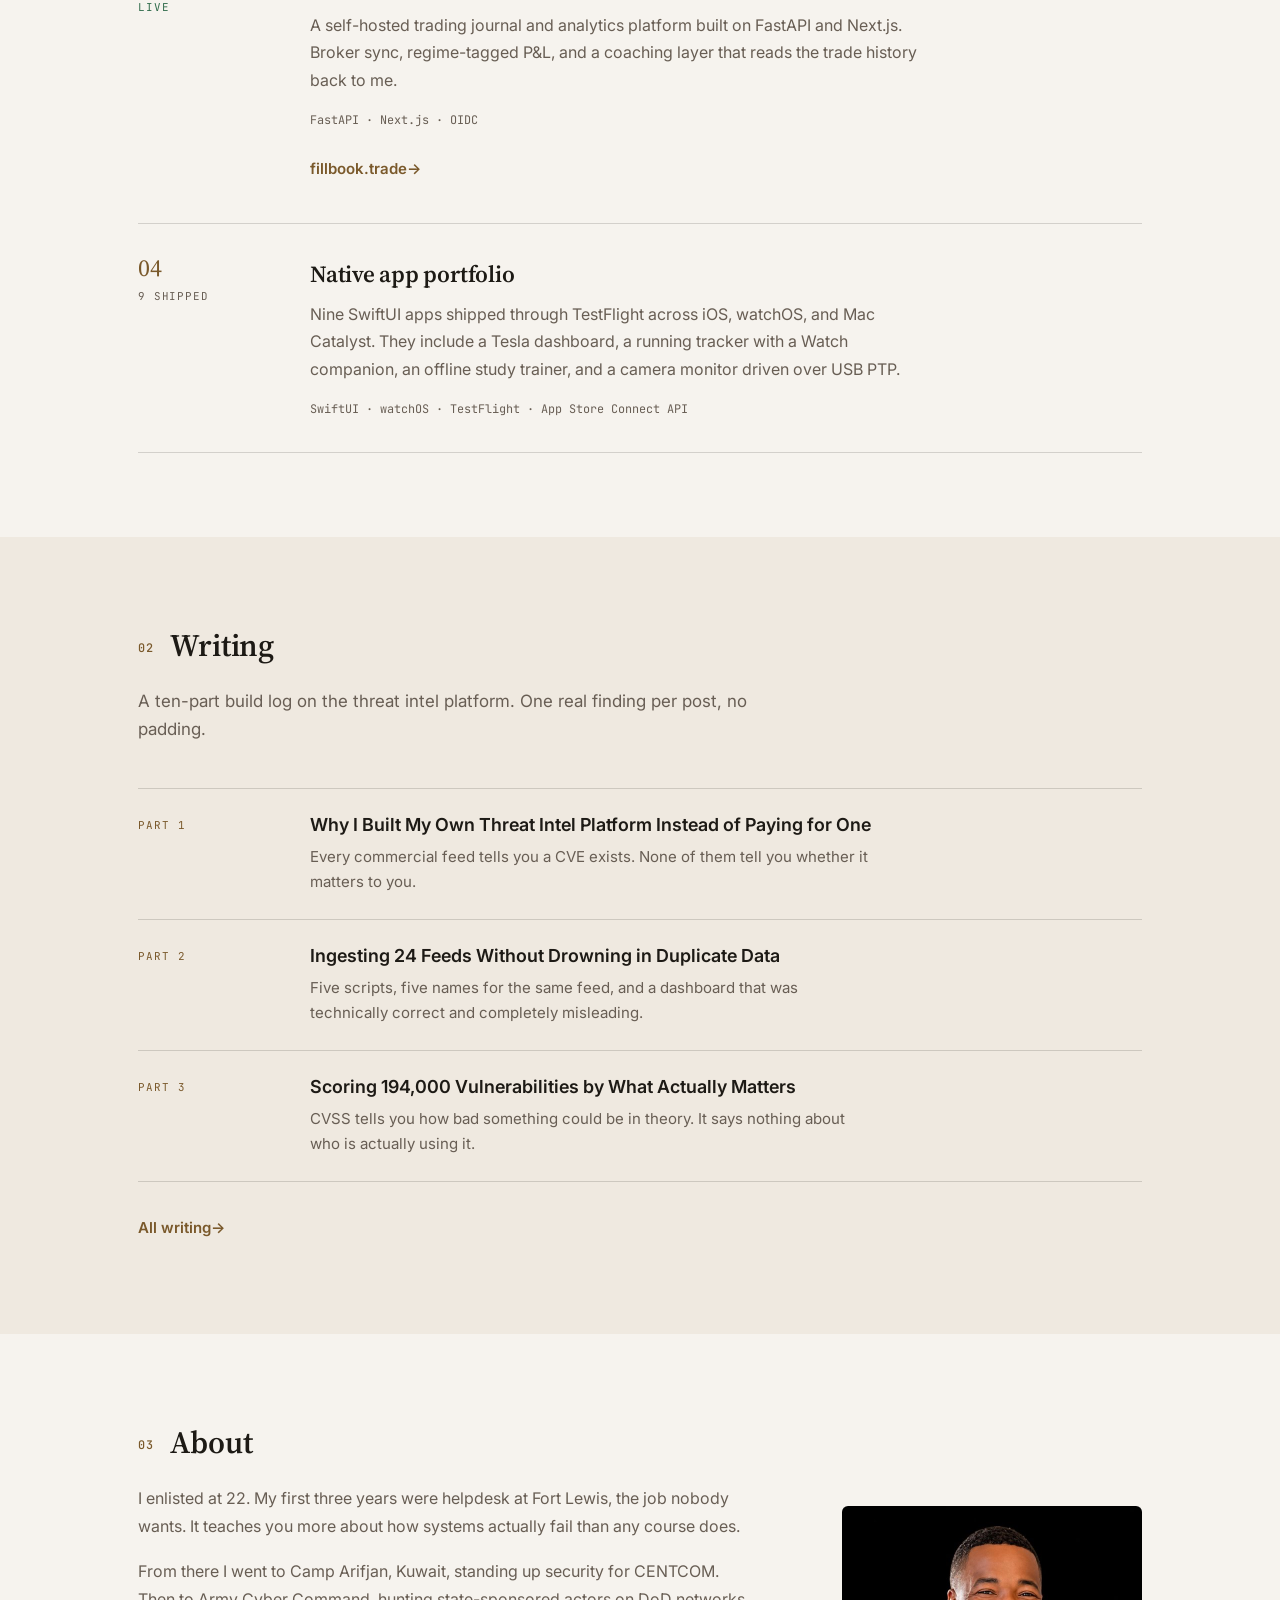
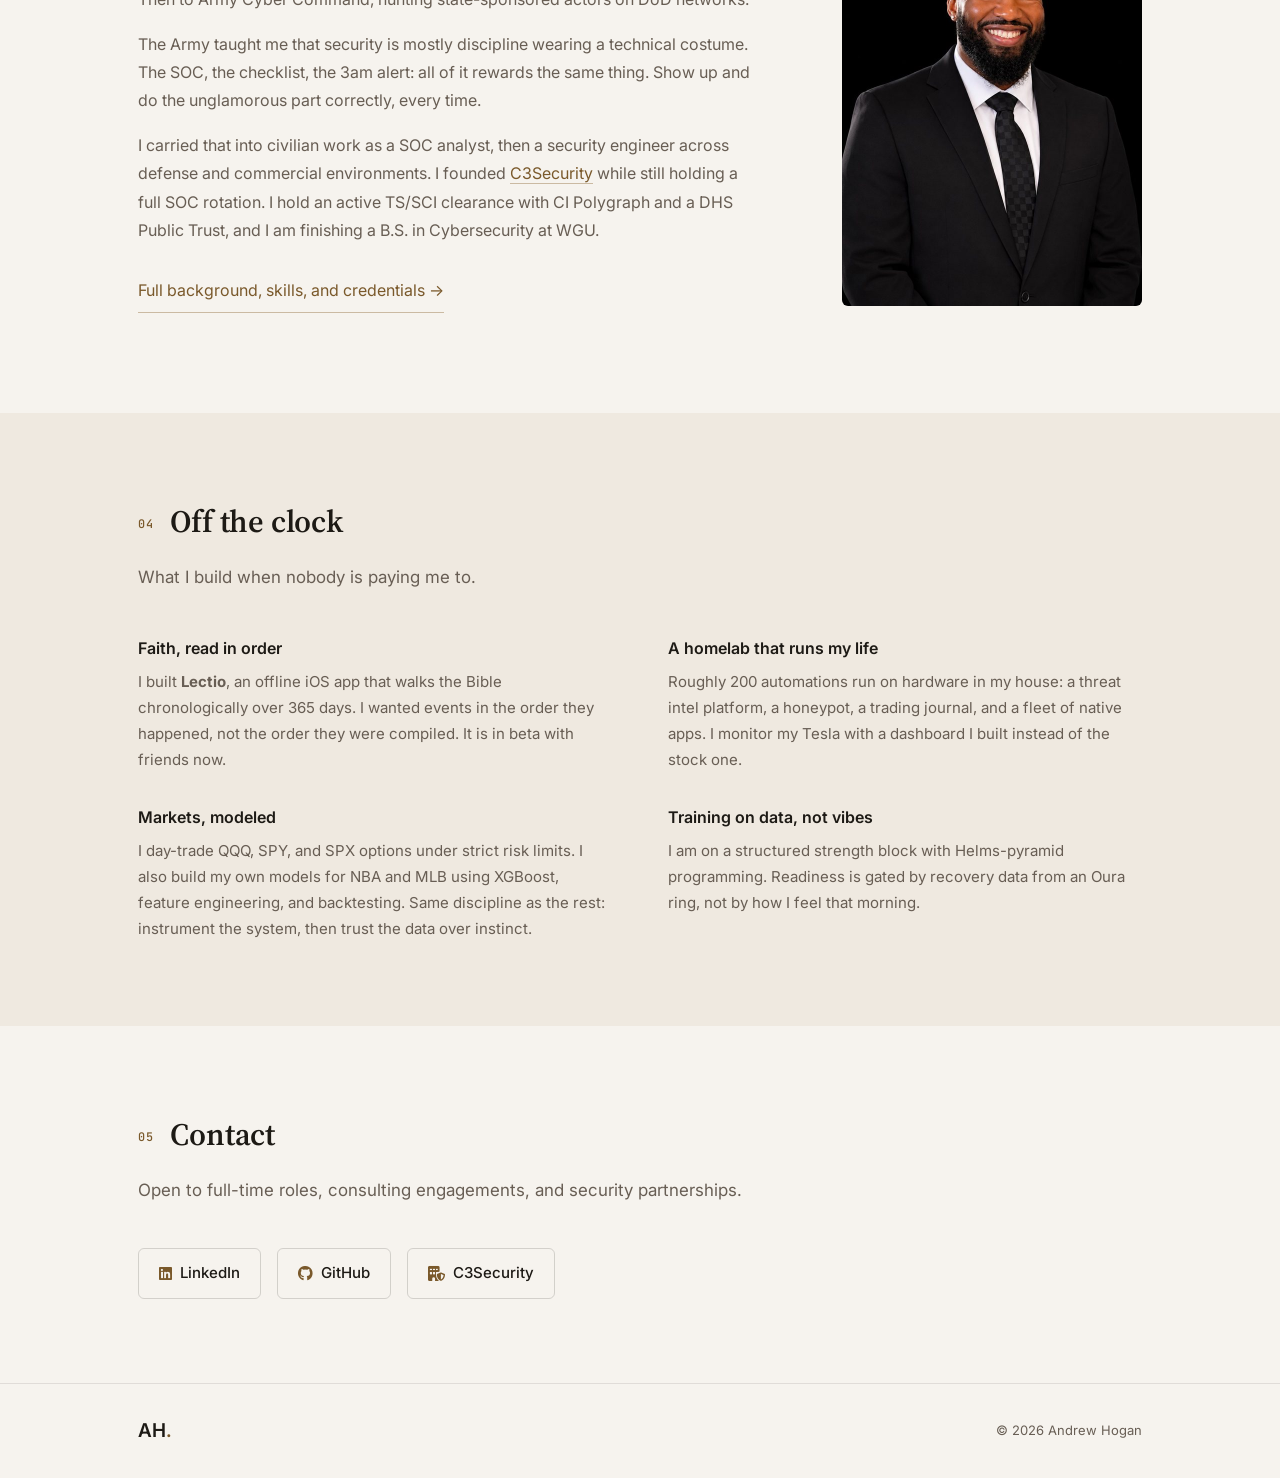
==== commit 32d0d4d6: "Architecture diagrams for the CTI platform and the SOC lab The site had no diagram anywhere, while t" ====
--- a/index.html
+++ b/index.html
@@ -138,13 +138,144 @@
                availability, MITRE ATT&amp;CK and CWE mapping, SBOM import, and asset matching.
                It answers the only question that matters: is this running on something I own?</p>
             <ul class="project-metrics">
-              <li><strong>194,000</strong><span>vulnerabilities tracked</span></li>
+              <li><strong>205,415</strong><span>vulnerabilities tracked</span></li>
               <li><strong>24</strong><span>live intel feeds</span></li>
               <li><strong>5,679</strong><span>priority alerts triaged</span></li>
             </ul>
             <p class="project-stack">PostgreSQL &middot; Python &middot; React &middot; EPSS &middot; MITRE ATT&amp;CK</p>
             <a class="project-link" href="/blog/">Read the build log <span aria-hidden="true">&rarr;</span></a>
           </div>
+        </li>
+
+        <li class="project project--figure">
+          <figure>
+            <div class="diagram-scroll">
+            <svg viewBox="0 0 960 600" xmlns="http://www.w3.org/2000/svg" role="img" aria-labelledby="cti-pipeline-title cti-pipeline-desc">
+                    <title id="cti-pipeline-title">CTI platform ingest and scoring pipeline</title>
+                    <desc id="cti-pipeline-desc">Twenty-four intel feeds are normalised into one Postgres store, enriched with EPSS, exploit availability and velocity scores, then matched against owned assets and SBOM inventory; only matched findings become priority alerts, while the full set stays queryable in the portal.</desc>
+                    <defs>
+                      <marker id="cti-arrow" markerWidth="8" markerHeight="6" refX="7" refY="3" orient="auto"><polygon points="0 0, 8 3, 0 6" fill="#685e54"/></marker>
+                      <marker id="cti-arrow-accent" markerWidth="8" markerHeight="6" refX="7" refY="3" orient="auto"><polygon points="0 0, 8 3, 0 6" fill="#7a592b"/></marker>
+                      <marker id="cti-arrow-link" markerWidth="8" markerHeight="6" refX="7" refY="3" orient="auto"><polygon points="0 0, 8 3, 0 6" fill="#3d5a80"/></marker>
+                    </defs>
+
+                    <rect width="100%" height="100%" fill="#f6f3ee"/>
+
+                    <!-- ZONE: sources (drawn before arrows and nodes) -->
+                    <rect x="40" y="88" width="176" height="280" rx="8" fill="rgba(29,26,21,0.02)" stroke="rgba(29,26,21,0.10)" stroke-width="0.8"/>
+                    <rect x="76" y="92" width="104" height="12" rx="2" fill="#f6f3ee"/>
+                    <text x="128" y="101" fill="#706459" font-size="7" font-family="'JetBrains Mono', ui-monospace, monospace" text-anchor="middle" letter-spacing="0.14em">24 LIVE FEEDS</text>
+
+                    <!-- ARROWS (before boxes) -->
+                    <!-- sources fan in -->
+                    <path d="M 208,148 H 236 Q 244,148 244,156 V 206 Q 244,214 252,214 H 280" fill="none" stroke="#685e54" stroke-width="1.2" marker-end="url(#cti-arrow)"/>
+                    <line x1="208" y1="228" x2="280" y2="228" stroke="#685e54" stroke-width="1.2" marker-end="url(#cti-arrow)"/>
+                    <path d="M 208,308 H 236 Q 244,308 244,300 V 250 Q 244,242 252,242 H 280" fill="none" stroke="#685e54" stroke-width="1.2" marker-end="url(#cti-arrow)"/>
+                    <!-- normalize -> store -->
+                    <line x1="424" y1="228" x2="496" y2="228" stroke="#685e54" stroke-width="1.2" marker-end="url(#cti-arrow)"/>
+                    <!-- store <-> enrich -->
+                    <line x1="532" y1="200" x2="532" y2="152" stroke="#685e54" stroke-width="1.2" marker-end="url(#cti-arrow)"/>
+                    <line x1="580" y1="152" x2="580" y2="200" stroke="#685e54" stroke-width="1" stroke-dasharray="4,3" marker-end="url(#cti-arrow)"/>
+                    <!-- store -> asset match -->
+                    <line x1="648" y1="228" x2="720" y2="228" stroke="#685e54" stroke-width="1.2" marker-end="url(#cti-arrow)"/>
+                    <!-- asset match -> alerts (focal path) -->
+                    <line x1="816" y1="256" x2="816" y2="400" stroke="#7a592b" stroke-width="1.6" marker-end="url(#cti-arrow-accent)"/>
+                    <!-- store -> portal -->
+                    <line x1="572" y1="256" x2="572" y2="400" stroke="#685e54" stroke-width="1.2" marker-end="url(#cti-arrow)"/>
+
+                    <!-- ARROW LABELS -->
+                    <rect x="442" y="208" width="36" height="12" rx="2" fill="#f6f3ee"/>
+                    <text x="460" y="217" fill="#706459" font-size="8" font-family="'JetBrains Mono', ui-monospace, monospace" text-anchor="middle" letter-spacing="0.06em">UPSERT</text>
+
+                    <rect x="482" y="170" width="36" height="12" rx="2" fill="#f6f3ee"/>
+                    <text x="500" y="179" fill="#706459" font-size="8" font-family="'JetBrains Mono', ui-monospace, monospace" text-anchor="middle" letter-spacing="0.06em">READ</text>
+
+                    <rect x="590" y="170" width="44" height="12" rx="2" fill="#f6f3ee"/>
+                    <text x="612" y="179" fill="#706459" font-size="8" font-family="'JetBrains Mono', ui-monospace, monospace" text-anchor="middle" letter-spacing="0.06em">SCORES</text>
+
+                    <rect x="656" y="208" width="56" height="12" rx="2" fill="#f6f3ee"/>
+                    <text x="684" y="217" fill="#706459" font-size="8" font-family="'JetBrains Mono', ui-monospace, monospace" text-anchor="middle" letter-spacing="0.06em">CANDIDATES</text>
+
+                    <rect x="826" y="322" width="48" height="12" rx="2" fill="#f6f3ee"/>
+                    <text x="850" y="331" fill="#7a592b" font-size="8" font-family="'JetBrains Mono', ui-monospace, monospace" text-anchor="middle" letter-spacing="0.06em">MATCHED</text>
+
+                    <rect x="582" y="322" width="44" height="12" rx="2" fill="#f6f3ee"/>
+                    <text x="604" y="331" fill="#706459" font-size="8" font-family="'JetBrains Mono', ui-monospace, monospace" text-anchor="middle" letter-spacing="0.06em">SERVES</text>
+
+                    <!-- NODES -->
+                    <!-- sources: input treatment -->
+                    <rect x="48" y="120" width="160" height="56" rx="6" fill="#f6f3ee"/>
+                    <rect x="48" y="120" width="160" height="56" rx="6" fill="rgba(104,94,84,0.10)" stroke="#706459" stroke-width="1"/>
+                    <text x="128" y="146" fill="#1d1a15" font-size="12" font-weight="600" font-family="'Inter', system-ui, sans-serif" text-anchor="middle">Vulnerability feeds</text>
+                    <text x="128" y="162" fill="#685e54" font-size="9" font-family="'JetBrains Mono', ui-monospace, monospace" text-anchor="middle">cisa kev · nvd · vulncheck</text>
+
+                    <rect x="48" y="200" width="160" height="56" rx="6" fill="#f6f3ee"/>
+                    <rect x="48" y="200" width="160" height="56" rx="6" fill="rgba(104,94,84,0.10)" stroke="#706459" stroke-width="1"/>
+                    <text x="128" y="226" fill="#1d1a15" font-size="12" font-weight="600" font-family="'Inter', system-ui, sans-serif" text-anchor="middle">IOC feeds</text>
+                    <text x="128" y="242" fill="#685e54" font-size="9" font-family="'JetBrains Mono', ui-monospace, monospace" text-anchor="middle">threatfox · urlhaus · sslbl</text>
+
+                    <rect x="48" y="280" width="160" height="56" rx="6" fill="#f6f3ee"/>
+                    <rect x="48" y="280" width="160" height="56" rx="6" fill="rgba(104,94,84,0.10)" stroke="#706459" stroke-width="1"/>
+                    <text x="128" y="306" fill="#1d1a15" font-size="12" font-weight="600" font-family="'Inter', system-ui, sans-serif" text-anchor="middle">Context feeds</text>
+                    <text x="128" y="322" fill="#685e54" font-size="9" font-family="'JetBrains Mono', ui-monospace, monospace" text-anchor="middle">epss · cwe · sigma · att&amp;ck</text>
+
+                    <!-- normalize: backend -->
+                    <rect x="280" y="200" width="144" height="56" rx="6" fill="#f6f3ee"/>
+                    <rect x="280" y="200" width="144" height="56" rx="6" fill="#ffffff" stroke="#1d1a15" stroke-width="1"/>
+                    <text x="352" y="226" fill="#1d1a15" font-size="12" font-weight="600" font-family="'Inter', system-ui, sans-serif" text-anchor="middle">Normalise + dedup</text>
+                    <text x="352" y="242" fill="#685e54" font-size="9" font-family="'JetBrains Mono', ui-monospace, monospace" text-anchor="middle">one row per cve</text>
+
+                    <!-- enrich: backend -->
+                    <rect x="496" y="96" width="152" height="56" rx="6" fill="#f6f3ee"/>
+                    <rect x="496" y="96" width="152" height="56" rx="6" fill="#ffffff" stroke="#1d1a15" stroke-width="1"/>
+                    <text x="572" y="122" fill="#1d1a15" font-size="12" font-weight="600" font-family="'Inter', system-ui, sans-serif" text-anchor="middle">Enrich + score</text>
+                    <text x="572" y="138" fill="#685e54" font-size="9" font-family="'JetBrains Mono', ui-monospace, monospace" text-anchor="middle">epss · exploit · velocity</text>
+
+                    <!-- postgres: store -->
+                    <rect x="496" y="200" width="152" height="56" rx="6" fill="#f6f3ee"/>
+                    <rect x="496" y="200" width="152" height="56" rx="6" fill="rgba(29,26,21,0.05)" stroke="#685e54" stroke-width="1"/>
+                    <text x="572" y="226" fill="#1d1a15" font-size="12" font-weight="600" font-family="'Inter', system-ui, sans-serif" text-anchor="middle">Postgres 16</text>
+                    <text x="572" y="242" fill="#685e54" font-size="9" font-family="'JetBrains Mono', ui-monospace, monospace" text-anchor="middle">vulns · iocs · actors</text>
+
+                    <!-- asset match: FOCAL -->
+                    <rect x="720" y="200" width="192" height="56" rx="6" fill="#f6f3ee"/>
+                    <rect x="720" y="200" width="192" height="56" rx="6" fill="rgba(122,89,43,0.08)" stroke="#7a592b" stroke-width="1.4"/>
+                    <text x="816" y="226" fill="#1d1a15" font-size="12" font-weight="600" font-family="'Inter', system-ui, sans-serif" text-anchor="middle">Asset + SBOM match</text>
+                    <text x="816" y="242" fill="#7a592b" font-size="9" font-family="'JetBrains Mono', ui-monospace, monospace" text-anchor="middle">asset_matcher.py</text>
+
+                    <!-- outputs: external -->
+                    <rect x="496" y="400" width="152" height="56" rx="6" fill="#f6f3ee"/>
+                    <rect x="496" y="400" width="152" height="56" rx="6" fill="rgba(29,26,21,0.03)" stroke="rgba(29,26,21,0.30)" stroke-width="1"/>
+                    <text x="572" y="426" fill="#1d1a15" font-size="12" font-weight="600" font-family="'Inter', system-ui, sans-serif" text-anchor="middle">CTI portal</text>
+                    <text x="572" y="442" fill="#685e54" font-size="9" font-family="'JetBrains Mono', ui-monospace, monospace" text-anchor="middle">cti.c3-security.com</text>
+
+                    <rect x="720" y="400" width="192" height="56" rx="6" fill="#f6f3ee"/>
+                    <rect x="720" y="400" width="192" height="56" rx="6" fill="rgba(29,26,21,0.03)" stroke="rgba(29,26,21,0.30)" stroke-width="1"/>
+                    <text x="816" y="426" fill="#1d1a15" font-size="12" font-weight="600" font-family="'Inter', system-ui, sans-serif" text-anchor="middle">Priority alerts</text>
+                    <text x="816" y="442" fill="#685e54" font-size="9" font-family="'JetBrains Mono', ui-monospace, monospace" text-anchor="middle">discord · weekly digest</text>
+
+                    <!-- LEGEND -->
+                    <line x1="48" y1="512" x2="912" y2="512" stroke="rgba(29,26,21,0.10)" stroke-width="0.8"/>
+                    <text x="48" y="532" fill="#685e54" font-size="8" font-family="'JetBrains Mono', ui-monospace, monospace" letter-spacing="0.14em">LEGEND</text>
+
+                    <rect x="152" y="524" width="16" height="10" rx="2" fill="rgba(104,94,84,0.10)" stroke="#706459" stroke-width="1"/>
+                    <text x="176" y="532" fill="#685e54" font-size="8" font-family="'JetBrains Mono', ui-monospace, monospace" letter-spacing="0.06em">INTEL FEED</text>
+
+                    <rect x="304" y="524" width="16" height="10" rx="2" fill="#ffffff" stroke="#1d1a15" stroke-width="1"/>
+                    <text x="328" y="532" fill="#685e54" font-size="8" font-family="'JetBrains Mono', ui-monospace, monospace" letter-spacing="0.06em">PIPELINE JOB</text>
+
+                    <rect x="472" y="524" width="16" height="10" rx="2" fill="rgba(29,26,21,0.05)" stroke="#685e54" stroke-width="1"/>
+                    <text x="496" y="532" fill="#685e54" font-size="8" font-family="'JetBrains Mono', ui-monospace, monospace" letter-spacing="0.06em">STORE</text>
+
+                    <rect x="592" y="524" width="16" height="10" rx="2" fill="rgba(122,89,43,0.08)" stroke="#7a592b" stroke-width="1.4"/>
+                    <text x="616" y="532" fill="#685e54" font-size="8" font-family="'JetBrains Mono', ui-monospace, monospace" letter-spacing="0.06em">FILTERS TO WHAT I RUN</text>
+
+                    <rect x="824" y="524" width="16" height="10" rx="2" fill="rgba(29,26,21,0.03)" stroke="rgba(29,26,21,0.30)" stroke-width="1"/>
+                    <text x="848" y="532" fill="#685e54" font-size="8" font-family="'JetBrains Mono', ui-monospace, monospace" letter-spacing="0.06em">DELIVERED</text>
+                  </svg>
+            </div>
+            <figcaption>Twenty-four feeds in, one question out. Only the accented path produces an alert; everything else stays queryable in the portal.</figcaption>
+          </figure>
         </li>
 
         <li class="project">
@@ -160,6 +291,127 @@
             <p class="project-stack">Wazuh &middot; Proxmox &middot; Sigma &middot; Detection engineering</p>
             <a class="project-link" href="https://github.com/dopedrew/soc-homelab" target="_blank" rel="noopener">View on GitHub <span aria-hidden="true">&rarr;</span></a>
           </div>
+        </li>
+
+        <li class="project project--figure">
+          <figure>
+            <div class="diagram-scroll">
+            <svg viewBox="0 0 960 600" xmlns="http://www.w3.org/2000/svg" role="img" aria-labelledby="soc-lab-isolation-title soc-lab-isolation-desc">
+                    <title id="soc-lab-isolation-title">SOC detection lab network isolation</title>
+                    <desc id="soc-lab-isolation-desc">Five lab VMs sit on a Proxmox bridge with no physical NIC, so packages reach them through a single outbound NAT rule on the host while unsolicited traffic from the internet and the production LAN stops at the boundary.</desc>
+                    <defs>
+                      <marker id="soc-arrow" markerWidth="8" markerHeight="6" refX="7" refY="3" orient="auto"><polygon points="0 0, 8 3, 0 6" fill="#685e54"/></marker>
+                      <marker id="soc-arrow-accent" markerWidth="8" markerHeight="6" refX="7" refY="3" orient="auto"><polygon points="0 0, 8 3, 0 6" fill="#7a592b"/></marker>
+                      <marker id="soc-arrow-link" markerWidth="8" markerHeight="6" refX="7" refY="3" orient="auto"><polygon points="0 0, 8 3, 0 6" fill="#3d5a80"/></marker>
+                    </defs>
+
+                    <rect width="100%" height="100%" fill="#f6f3ee"/>
+
+                    <!-- ZONE: the isolated lab (security treatment, drawn before arrows and nodes) -->
+                    <rect x="48" y="328" width="864" height="168" rx="8" fill="rgba(122,89,43,0.05)" stroke="rgba(122,89,43,0.50)" stroke-width="1" stroke-dasharray="4,4"/>
+                    <rect x="96" y="332" width="208" height="12" rx="2" fill="#f6f3ee"/>
+                    <text x="200" y="341" fill="#706459" font-size="7" font-family="'JetBrains Mono', ui-monospace, monospace" text-anchor="middle" letter-spacing="0.14em">ISOLATED LAB · NO PHYSICAL NIC</text>
+
+                    <!-- ARROWS (before boxes) -->
+                    <!-- the vmbr99 rail -->
+                    <line x1="96" y1="376" x2="864" y2="376" stroke="#685e54" stroke-width="1.2"/>
+                    <!-- each VM drops onto the rail -->
+                    <line x1="136" y1="408" x2="136" y2="376" stroke="#685e54" stroke-width="1"/>
+                    <line x1="308" y1="408" x2="308" y2="376" stroke="#685e54" stroke-width="1"/>
+                    <line x1="480" y1="408" x2="480" y2="376" stroke="#685e54" stroke-width="1"/>
+                    <line x1="652" y1="408" x2="652" y2="376" stroke="#685e54" stroke-width="1"/>
+                    <line x1="824" y1="408" x2="824" y2="376" stroke="#685e54" stroke-width="1"/>
+                    <!-- permitted: lab egress up to the host, then out -->
+                    <line x1="480" y1="376" x2="480" y2="264" stroke="#685e54" stroke-width="1.2" marker-end="url(#soc-arrow)"/>
+                    <path d="M 336,232 H 312 Q 304,232 304,224 V 108 Q 304,100 296,100 H 272" fill="none" stroke="#685e54" stroke-width="1.2" marker-end="url(#soc-arrow)"/>
+
+                    <!-- forbidden: both stop short of the boundary, with a stop bar and no arrowhead -->
+                    <line x1="184" y1="128" x2="184" y2="308" stroke="#7a592b" stroke-width="1.4" stroke-dasharray="5,4"/>
+                    <line x1="170" y1="308" x2="198" y2="308" stroke="#7a592b" stroke-width="2.5"/>
+                    <line x1="776" y1="128" x2="776" y2="308" stroke="#7a592b" stroke-width="1.4" stroke-dasharray="5,4"/>
+                    <line x1="762" y1="308" x2="790" y2="308" stroke="#7a592b" stroke-width="2.5"/>
+
+                    <!-- ARROW LABELS -->
+                    <rect x="490" y="306" width="56" height="12" rx="2" fill="#f6f3ee"/>
+                    <text x="518" y="315" fill="#706459" font-size="8" font-family="'JetBrains Mono', ui-monospace, monospace" text-anchor="middle" letter-spacing="0.06em">NAT OUT</text>
+
+                    <rect x="314" y="152" width="72" height="12" rx="2" fill="#f6f3ee"/>
+                    <text x="350" y="161" fill="#706459" font-size="8" font-family="'JetBrains Mono', ui-monospace, monospace" text-anchor="middle" letter-spacing="0.06em">OUTBOUND ONLY</text>
+
+                    <rect x="194" y="206" width="64" height="12" rx="2" fill="#f6f3ee"/>
+                    <text x="226" y="215" fill="#7a592b" font-size="8" font-family="'JetBrains Mono', ui-monospace, monospace" text-anchor="middle" letter-spacing="0.06em">NO INBOUND</text>
+
+                    <rect x="786" y="206" width="64" height="12" rx="2" fill="#f6f3ee"/>
+                    <text x="818" y="215" fill="#7a592b" font-size="8" font-family="'JetBrains Mono', ui-monospace, monospace" text-anchor="middle" letter-spacing="0.06em">NO L2 PATH</text>
+
+                    <!-- rail label, above the rail with a gap -->
+                    <rect x="728" y="356" width="136" height="12" rx="2" fill="#f6f3ee"/>
+                    <text x="796" y="365" fill="#685e54" font-size="8" font-family="'JetBrains Mono', ui-monospace, monospace" text-anchor="middle" letter-spacing="0.06em">vmbr99 · 10.99.99.1/24</text>
+
+                    <!-- NODES -->
+                    <!-- external -->
+                    <rect x="96" y="72" width="176" height="56" rx="6" fill="#f6f3ee"/>
+                    <rect x="96" y="72" width="176" height="56" rx="6" fill="rgba(29,26,21,0.03)" stroke="rgba(29,26,21,0.30)" stroke-width="1"/>
+                    <text x="184" y="98" fill="#1d1a15" font-size="12" font-weight="600" font-family="'Inter', system-ui, sans-serif" text-anchor="middle">Internet</text>
+                    <text x="184" y="114" fill="#685e54" font-size="9" font-family="'JetBrains Mono', ui-monospace, monospace" text-anchor="middle">packages · updates</text>
+
+                    <rect x="688" y="72" width="176" height="56" rx="6" fill="#f6f3ee"/>
+                    <rect x="688" y="72" width="176" height="56" rx="6" fill="rgba(29,26,21,0.03)" stroke="rgba(29,26,21,0.30)" stroke-width="1"/>
+                    <text x="776" y="98" fill="#1d1a15" font-size="12" font-weight="600" font-family="'Inter', system-ui, sans-serif" text-anchor="middle">Production LAN</text>
+                    <text x="776" y="114" fill="#685e54" font-size="9" font-family="'JetBrains Mono', ui-monospace, monospace" text-anchor="middle">10.10.0.0/24 · vmbr0</text>
+
+                    <!-- the privileged gate -->
+                    <rect x="336" y="200" width="288" height="64" rx="6" fill="#f6f3ee"/>
+                    <rect x="336" y="200" width="288" height="64" rx="6" fill="#ffffff" stroke="#1d1a15" stroke-width="1.4"/>
+                    <text x="480" y="228" fill="#1d1a15" font-size="12" font-weight="600" font-family="'Inter', system-ui, sans-serif" text-anchor="middle">Proxmox host</text>
+                    <text x="480" y="246" fill="#685e54" font-size="9" font-family="'JetBrains Mono', ui-monospace, monospace" text-anchor="middle">MASQUERADE 10.99.99.0/24 → vmbr0</text>
+
+                    <!-- lab endpoints -->
+                    <rect x="64" y="408" width="144" height="56" rx="6" fill="#f6f3ee"/>
+                    <rect x="64" y="408" width="144" height="56" rx="6" fill="rgba(104,94,84,0.10)" stroke="#706459" stroke-width="1"/>
+                    <text x="136" y="434" fill="#1d1a15" font-size="12" font-weight="600" font-family="'Inter', system-ui, sans-serif" text-anchor="middle">Wazuh SIEM</text>
+                    <text x="136" y="450" fill="#685e54" font-size="9" font-family="'JetBrains Mono', ui-monospace, monospace" text-anchor="middle">soc-siem</text>
+
+                    <rect x="236" y="408" width="144" height="56" rx="6" fill="#f6f3ee"/>
+                    <rect x="236" y="408" width="144" height="56" rx="6" fill="rgba(104,94,84,0.10)" stroke="#706459" stroke-width="1"/>
+                    <text x="308" y="434" fill="#1d1a15" font-size="12" font-weight="600" font-family="'Inter', system-ui, sans-serif" text-anchor="middle">Linux target</text>
+                    <text x="308" y="450" fill="#685e54" font-size="9" font-family="'JetBrains Mono', ui-monospace, monospace" text-anchor="middle">soc-victim</text>
+
+                    <rect x="408" y="408" width="144" height="56" rx="6" fill="#f6f3ee"/>
+                    <rect x="408" y="408" width="144" height="56" rx="6" fill="rgba(104,94,84,0.10)" stroke="#706459" stroke-width="1"/>
+                    <text x="480" y="434" fill="#1d1a15" font-size="12" font-weight="600" font-family="'Inter', system-ui, sans-serif" text-anchor="middle">Attacker box</text>
+                    <text x="480" y="450" fill="#685e54" font-size="9" font-family="'JetBrains Mono', ui-monospace, monospace" text-anchor="middle">soc-attacker</text>
+
+                    <rect x="580" y="408" width="144" height="56" rx="6" fill="#f6f3ee"/>
+                    <rect x="580" y="408" width="144" height="56" rx="6" fill="rgba(104,94,84,0.10)" stroke="#706459" stroke-width="1"/>
+                    <text x="652" y="434" fill="#1d1a15" font-size="12" font-weight="600" font-family="'Inter', system-ui, sans-serif" text-anchor="middle">Windows server</text>
+                    <text x="652" y="450" fill="#685e54" font-size="9" font-family="'JetBrains Mono', ui-monospace, monospace" text-anchor="middle">soc-dc01</text>
+
+                    <rect x="752" y="408" width="144" height="56" rx="6" fill="#f6f3ee"/>
+                    <rect x="752" y="408" width="144" height="56" rx="6" fill="rgba(104,94,84,0.10)" stroke="#706459" stroke-width="1"/>
+                    <text x="824" y="434" fill="#1d1a15" font-size="12" font-weight="600" font-family="'Inter', system-ui, sans-serif" text-anchor="middle">Windows client</text>
+                    <text x="824" y="450" fill="#685e54" font-size="9" font-family="'JetBrains Mono', ui-monospace, monospace" text-anchor="middle">soc-win11</text>
+
+                    <!-- LEGEND -->
+                    <line x1="48" y1="544" x2="912" y2="544" stroke="rgba(29,26,21,0.10)" stroke-width="0.8"/>
+                    <text x="48" y="564" fill="#685e54" font-size="8" font-family="'JetBrains Mono', ui-monospace, monospace" letter-spacing="0.14em">LEGEND</text>
+
+                    <line x1="152" y1="560" x2="184" y2="560" stroke="#685e54" stroke-width="1.2" marker-end="url(#soc-arrow)"/>
+                    <text x="196" y="564" fill="#685e54" font-size="8" font-family="'JetBrains Mono', ui-monospace, monospace" letter-spacing="0.06em">PERMITTED</text>
+
+                    <line x1="332" y1="560" x2="356" y2="560" stroke="#7a592b" stroke-width="1.4" stroke-dasharray="5,4"/>
+                    <line x1="356" y1="552" x2="356" y2="568" stroke="#7a592b" stroke-width="2.5"/>
+                    <text x="368" y="564" fill="#685e54" font-size="8" font-family="'JetBrains Mono', ui-monospace, monospace" letter-spacing="0.06em">STOPS AT THE BOUNDARY</text>
+
+                    <rect x="608" y="552" width="24" height="12" rx="3" fill="rgba(122,89,43,0.05)" stroke="rgba(122,89,43,0.50)" stroke-width="1" stroke-dasharray="4,4"/>
+                    <text x="644" y="564" fill="#685e54" font-size="8" font-family="'JetBrains Mono', ui-monospace, monospace" letter-spacing="0.06em">ISOLATED ZONE</text>
+
+                    <rect x="800" y="552" width="16" height="10" rx="2" fill="rgba(104,94,84,0.10)" stroke="#706459" stroke-width="1"/>
+                    <text x="824" y="564" fill="#685e54" font-size="8" font-family="'JetBrains Mono', ui-monospace, monospace" letter-spacing="0.06em">LAB VM</text>
+                  </svg>
+            </div>
+            <figcaption>Both blocked routes stop at the boundary rather than crossing it. The lab reaches the internet through one NAT rule, and nothing reaches the lab.</figcaption>
+          </figure>
         </li>
 
         <li class="project">
--- a/style.css
+++ b/style.css
@@ -61,8 +61,8 @@
   gap: 32px;
 }
 .nav-logo-link { text-decoration: none; }
-.nav-logo { font-size: 19px; font-weight: 800; letter-spacing: -.026em; color: var(--text); }
-.nav-links { display: flex; list-style: none; gap: 26px; margin-left: auto; }
+.nav-logo { font-size: 19px; font-weight: 600; letter-spacing: 0; color: var(--text); }
+.nav-links { display: flex; list-style: none; gap: 24px; margin-left: auto; }
 .nav-links a {
   color: var(--muted);
   text-decoration: none;
@@ -79,9 +79,9 @@
   margin-left: auto;
   flex-direction: column;
   justify-content: center;
-  gap: 5px;
-  width: 42px;
-  height: 42px;
+  gap: 6px;
+  width: 44px;
+  height: 44px;
   padding: 0;
   background: none;
   border: 0;
@@ -89,7 +89,7 @@
 }
 .nav-toggle span {
   display: block;
-  width: 22px;
+  width: 24px;
   height: 2px;
   margin: 0 auto;
   background: var(--text);
@@ -97,9 +97,9 @@
   transition: transform .2s, opacity .2s;
 }
 /* Collapse the bars into an X while the panel is open. */
-.nav-toggle[aria-expanded="true"] span:nth-child(1) { transform: translateY(7px) rotate(45deg); }
+.nav-toggle[aria-expanded="true"] span:nth-child(1) { transform: translateY(8px) rotate(45deg); }
 .nav-toggle[aria-expanded="true"] span:nth-child(2) { opacity: 0; }
-.nav-toggle[aria-expanded="true"] span:nth-child(3) { transform: translateY(-7px) rotate(-45deg); }
+.nav-toggle[aria-expanded="true"] span:nth-child(3) { transform: translateY(-8px) rotate(-45deg); }
 
 /* ── Hero ──────────────────────────────────────────────────────────────── */
 /* Left-aligned and sized to its content. A centred 100vh hero leaves a screen
@@ -121,7 +121,7 @@
      text-size setting. -.5px at the 59px cap is -.0085em. */
   letter-spacing: -.0085em;
   line-height: 1.12;
-  margin-bottom: 22px;
+  margin-bottom: 24px;
   max-width: 21ch;
 }
 .hero-lede {
@@ -129,7 +129,7 @@
   line-height: 1.7;
   color: var(--muted);
   max-width: 62ch;
-  margin-bottom: 30px;
+  margin-bottom: 32px;
 }
 /* Each credential wraps as a unit, so a line can never begin with a
    dangling separator ('· CISSP' was orphaning onto its own line). */
@@ -140,10 +140,10 @@
 @media (min-width: 641px) {
   .hero-meta span { white-space: nowrap; }
 }
-.hero-actions { display: flex; gap: 12px; flex-wrap: wrap; margin-bottom: 34px; }
+.hero-actions { display: flex; gap: 12px; flex-wrap: wrap; margin-bottom: 32px; }
 .hero-meta {
   font-family: 'JetBrains Mono', monospace;
-  font-size: 12.5px;
+  font-size: 12px;
   color: var(--muted);
   padding-top: 20px;
   border-top: 1px solid var(--border);
@@ -154,7 +154,7 @@
 }
 
 .btn-primary {
-  padding: 12px 26px;
+  padding: 12px 24px;
   background: var(--accent-fill);
   color: #fff;
   border-radius: var(--radius);
@@ -165,7 +165,7 @@
 }
 .btn-primary:hover { background: #86632e; }
 .btn-ghost {
-  padding: 12px 22px;
+  padding: 12px 24px;
   background: transparent;
   border: 1px solid var(--rule);
   color: var(--text);
@@ -188,12 +188,12 @@
   font-size: clamp(1.5rem, 2.6vw, 1.95rem);
   font-weight: 600;
   letter-spacing: -.0064em;
-  margin-bottom: 14px;
+  margin-bottom: 16px;
   color: var(--text);
 }
 .section-num {
   font-family: 'JetBrains Mono', monospace;
-  font-size: .72rem;
+  font-size: .74rem;
   font-weight: 500;
   letter-spacing: .1em;
   color: var(--accent-text);
@@ -211,7 +211,7 @@
 .section-lede {
   max-width: 60ch;
   margin-bottom: 44px;
-  font-size: 1.02rem;
+  font-size: 1.06rem;
   line-height: 1.7;
   color: var(--muted);
 }
@@ -225,12 +225,12 @@
   display: grid;
   grid-template-columns: 140px minmax(0, 1fr);
   gap: 32px;
-  padding: 30px 0;
+  padding: 32px 0;
   border-top: 1px solid var(--rule);
 }
 .project:last-child { border-bottom: 1px solid var(--rule); }
 
-.project-rail { display: flex; flex-direction: column; align-items: flex-start; gap: 10px; }
+.project-rail { display: flex; flex-direction: column; align-items: flex-start; gap: 8px; }
 .project-idx {
   font-family: 'Source Serif 4', Georgia, serif;
   font-size: 1.5rem;
@@ -239,7 +239,7 @@
 }
 .project-status {
   font-family: 'JetBrains Mono', monospace;
-  font-size: .66rem;
+  font-size: .68rem;
   letter-spacing: .08em;
   text-transform: uppercase;
   color: var(--muted);
@@ -250,7 +250,7 @@
   font-size: 1.45rem;
   font-weight: 600;
   letter-spacing: -.01em;
-  margin-bottom: 10px;
+  margin-bottom: 8px;
 }
 .project--lead h3 { font-size: 1.75rem; }
 .project-body > p { color: var(--muted); line-height: 1.72; max-width: 62ch; }
@@ -260,16 +260,17 @@
   flex-wrap: wrap;
   gap: 40px;
   list-style: none;
-  margin: 22px 0;
-  padding: 18px 0;
+  margin: 24px 0;
+  padding: 20px 0;
   border-top: 1px solid var(--border);
   border-bottom: 1px solid var(--border);
 }
 .project-metrics li { display: flex; flex-direction: column; gap: 2px; }
 .project-metrics strong {
   font-size: 1.65rem;
-  font-weight: 700;
+  font-weight: 600;
   letter-spacing: -.02em;
+  font-variant-numeric: tabular-nums;
   color: var(--text);
 }
 .project-metrics span {
@@ -284,18 +285,52 @@
   font-family: 'JetBrains Mono', monospace;
   font-size: .74rem;
   color: var(--muted);
-  margin-top: 14px;
+  margin-top: 16px;
 }
 .project-link {
   display: inline-block;
   margin-top: 16px;
-  font-size: .9rem;
+  font-size: .94rem;
   font-weight: 600;
   color: var(--accent-text);
   text-decoration: none;
 }
 .project-link span { display: inline-block; transition: transform .2s; }
 .project-link:hover span { transform: translateX(4px); }
+
+/* ── Architecture figures ──────────────────────────────────────────────────
+   A diagram is drawn on a 960 canvas and must not be scaled below it: at
+   832px its 9px sublabels fall under the legible floor. So the row drops the
+   140px rail and becomes one full-width cell, and the SVG keeps a floor with
+   its own scroller rather than the page scrolling sideways. */
+.project--figure { display: block; }
+.diagram-scroll { width: 100%; overflow-x: auto; }
+.diagram-scroll svg { width: 100%; min-width: 960px; display: block; }
+
+.project--figure figcaption,
+.post-figure figcaption {
+  font-family: 'JetBrains Mono', monospace;
+  font-size: .74rem;
+  line-height: 1.7;
+  color: var(--muted);
+  margin-top: 16px;
+  max-width: 76ch;
+}
+
+/* Inside a post the reading column is 720px, so the figure breaks out to the
+   page's own content width instead of scrolling at every desktop size. */
+.post-figure {
+  width: min(1004px, calc(100vw - 56px));
+  margin-left: 50%;
+  margin-top: 40px;
+  margin-bottom: 40px;
+  transform: translateX(-50%);
+}
+
+@media print {
+  .diagram-scroll { overflow-x: visible; }
+  .diagram-scroll svg { min-width: 0; }
+}
 
 /* ── Writing list ──────────────────────────────────────────────────────── */
 .posts { list-style: none; }
@@ -304,7 +339,7 @@
 .posts a {
   display: grid;
   grid-template-columns: 140px minmax(0, 1fr);
-  gap: 32px;
+  gap: 0 32px;
   padding: 24px 0;
   text-decoration: none;
   transition: background .2s;
@@ -312,11 +347,12 @@
 .posts a:hover { background: rgba(138,101,48,.04); }
 .post-idx {
   font-family: 'JetBrains Mono', monospace;
-  font-size: .7rem;
+  font-size: .68rem;
   letter-spacing: .1em;
   text-transform: uppercase;
   color: var(--accent-text);
   padding-top: 4px;
+  grid-row: 1 / span 2;
 }
 .post-title {
   display: block;
@@ -324,10 +360,10 @@
   font-weight: 600;
   line-height: 1.35;
   color: var(--text);
-  margin-bottom: 6px;
+  margin-bottom: 8px;
 }
 .post-dek { display: block; color: var(--muted); font-size: .94rem; line-height: 1.65; max-width: 62ch; }
-.posts-all { margin-top: 26px; }
+.posts-all { margin-top: 24px; }
 
 /* ── About ─────────────────────────────────────────────────────────────── */
 .about-grid {
@@ -336,11 +372,27 @@
   gap: 56px;
   align-items: start;
 }
+
+/* The portrait is shorter than the prose column, so top-aligning it left a
+   long gap underneath. Centre it against the text instead; the text itself
+   stays top-aligned. Only applies while the two sit side by side. */
+.about-photo { align-self: center; }
+
 .about-text p { color: var(--muted); line-height: 1.78; margin-bottom: 16px; max-width: 62ch; }
-.about-more { margin-top: 22px; }
+.about-more { margin-top: 24px; }
 /* No frame, no card: a plain portrait sits better on a warm page than a
    white box does. */
-.about-photo img { width: 100%; display: block; border-radius: var(--radius); }
+/* height:auto is required once the img carries width/height attributes:
+   without it the 800 attribute wins over the intrinsic ratio and the
+   portrait renders 300x800 instead of 300x400. */
+.about-photo img {
+  width: 100%;
+  height: auto;
+  aspect-ratio: 3 / 4;
+  object-fit: cover;
+  display: block;
+  border-radius: var(--radius);
+}
 
 .inline-link {
   color: var(--accent-text);
@@ -350,27 +402,27 @@
 .inline-link:hover { border-color: var(--accent); }
 
 /* ── Off the clock ─────────────────────────────────────────────────────── */
-.offclock { display: grid; grid-template-columns: repeat(2, minmax(0, 1fr)); gap: 34px 56px; }
+.offclock { display: grid; grid-template-columns: repeat(2, minmax(0, 1fr)); gap: 32px 56px; }
 .offclock dt {
   font-size: 1rem;
-  font-weight: 700;
+  font-weight: 600;
   margin-bottom: 8px;
   color: var(--text);
 }
-.offclock dd { color: var(--muted); font-size: .96rem; line-height: 1.72; }
+.offclock dd { color: var(--muted); font-size: .94rem; line-height: 1.72; }
 
 /* ── Contact ───────────────────────────────────────────────────────────── */
-.contact-list { display: flex; flex-wrap: wrap; gap: 14px; list-style: none; }
+.contact-list { display: flex; flex-wrap: wrap; gap: 16px; list-style: none; }
 .contact-list a {
   display: inline-flex;
   align-items: center;
-  gap: 9px;
+  gap: 8px;
   padding: 12px 20px;
   border: 1px solid var(--rule);
   border-radius: var(--radius);
   text-decoration: none;
   color: var(--text);
-  font-size: .93rem;
+  font-size: .94rem;
   font-weight: 500;
   transition: border-color .2s, background .2s;
 }
@@ -378,7 +430,7 @@
 .contact-list i { color: var(--accent-text); }
 
 /* ── Page head (interior pages) ────────────────────────────────────────── */
-.page-head { padding: 140px 0 10px; }
+.page-head { padding: 140px 0 8px; }
 .page-head h1 {
   font-size: clamp(2rem, 4.4vw, 2.9rem);
   font-weight: 600;
@@ -392,7 +444,7 @@
   letter-spacing: .06em;
   color: var(--muted);
   text-decoration: none;
-  margin-bottom: 26px;
+  margin-bottom: 24px;
 }
 .post-back:hover { color: var(--accent-text); }
 
@@ -402,7 +454,7 @@
   display: grid;
   grid-template-columns: 200px minmax(0, 1fr);
   gap: 32px;
-  padding: 26px 0;
+  padding: 24px 0;
   border-top: 1px solid var(--rule);
 }
 .role:last-child { border-bottom: 1px solid var(--rule); }
@@ -412,29 +464,29 @@
   align-items: flex-start;
   gap: 8px;
   font-family: 'JetBrains Mono', monospace;
-  font-size: .76rem;
-  color: var(--muted);
-  padding-top: 3px;
-}
-.role-title { font-size: 1.06rem; font-weight: 700; }
-.role-company { color: var(--accent-text); font-size: .9rem; margin-top: 2px; }
-.role-line { color: var(--muted); line-height: 1.68; font-size: .93rem; margin: 10px 0 12px; max-width: 62ch; }
-.role-tags { display: flex; flex-wrap: wrap; gap: 6px; }
+  font-size: .74rem;
+  color: var(--muted);
+  padding-top: 4px;
+}
+.role-title { font-size: 1.06rem; font-weight: 600; }
+.role-company { color: var(--accent-text); font-size: .94rem; margin-top: 2px; }
+.role-line { color: var(--muted); line-height: 1.68; font-size: .94rem; margin: 8px 0 12px; max-width: 62ch; }
+.role-tags { display: flex; flex-wrap: wrap; gap: 8px; }
 .role-tags span {
-  font-size: .72rem;
+  font-size: .74rem;
   color: var(--muted);
   background: rgba(29,26,21,.05);
   border-radius: 4px;
-  padding: 3px 8px;
-}
-.roles-more { display: inline-block; margin-top: 26px; }
+  padding: 4px 8px;
+}
+.roles-more { display: inline-block; margin-top: 24px; }
 
 /* Role badges: plain text on a thin border, not a colour-fill pill. */
 .tl-badge {
-  font-size: 10px;
-  font-weight: 700;
+  font-size: 11px;
+  font-weight: 600;
   padding: 2px 8px;
-  border-radius: 3px;
+  border-radius: 4px;
   color: var(--muted);
   border: 1px solid var(--rule);
   text-transform: uppercase;
@@ -448,46 +500,46 @@
   background: var(--surface);
   border: 1px solid var(--border);
   border-radius: var(--radius);
-  padding: 20px 22px;
+  padding: 20px 24px;
   transition: border-color .2s;
 }
 .skill-card:hover { border-color: rgba(138,101,48,.3); }
 .skill-icon {
-  width: 34px; height: 34px;
-  border-radius: 5px;
+  width: 32px; height: 32px;
+  border-radius: 4px;
   background: rgba(138,101,48,.1);
   display: flex;
   align-items: center;
   justify-content: center;
   color: var(--accent-text);
-  font-size: .9rem;
+  font-size: .94rem;
   margin-bottom: 12px;
 }
-.skill-card h3 { font-size: 1rem; font-weight: 700; color: var(--text); margin-bottom: 10px; }
-.tag-list { display: flex; flex-wrap: wrap; gap: 7px; }
+.skill-card h3 { font-size: 1rem; font-weight: 600; color: var(--text); margin-bottom: 8px; }
+.tag-list { display: flex; flex-wrap: wrap; gap: 8px; }
 .tag {
-  padding: 3px 8px;
+  padding: 4px 8px;
   background: rgba(29,26,21,.04);
   border: 1px solid var(--border);
   border-radius: 4px;
-  font-size: .73rem;
+  font-size: .74rem;
   color: var(--muted);
   font-weight: 500;
 }
 
 /* ── Certifications (background page) ──────────────────────────────────── */
-.cert-group { margin-bottom: 26px; }
+.cert-group { margin-bottom: 24px; }
 .cert-group-label {
   font-size: 11px;
-  font-weight: 700;
+  font-weight: 600;
   letter-spacing: .12em;
   text-transform: uppercase;
   color: var(--muted);
-  margin-bottom: 18px;
-  padding-bottom: 10px;
+  margin-bottom: 20px;
+  padding-bottom: 8px;
   border-bottom: 1px solid var(--border);
 }
-.cert-row { display: flex; flex-wrap: wrap; gap: 14px; }
+.cert-row { display: flex; flex-wrap: wrap; gap: 16px; }
 .cert-card {
   display: flex;
   flex-direction: column;
@@ -496,7 +548,7 @@
   background: var(--surface);
   border: 1px solid var(--border);
   border-radius: var(--radius);
-  padding: 14px 12px 12px;
+  padding: 16px 12px 12px;
   text-decoration: none;
   width: 132px;
   transition: border-color .2s;
@@ -529,39 +581,39 @@
 }
 .post-card:hover { border-color: rgba(138,101,48,.4); }
 .post-card img { width: 100%; aspect-ratio: 16 / 9; object-fit: cover; display: block; }
-.post-card-body { padding: 20px 22px 24px; }
+.post-card-body { padding: 20px 24px 24px; }
 .post-card-kicker {
   font-family: 'JetBrains Mono', monospace;
   font-size: .68rem;
   letter-spacing: .12em;
   text-transform: uppercase;
   color: var(--accent-text);
-  margin-bottom: 10px;
+  margin-bottom: 8px;
 }
 .post-card h2 {
   font-size: 1.12rem;
-  font-weight: 700;
+  font-weight: 600;
   line-height: 1.32;
-  letter-spacing: -.01em;
+  letter-spacing: 0;
   color: var(--text);
   margin-bottom: 8px;
 }
-.post-card p { color: var(--muted); font-size: .9rem; line-height: 1.6; }
+.post-card p { color: var(--muted); font-size: .94rem; line-height: 1.6; }
 
 .post-page { padding-top: 140px; }
 .post-kicker {
   font-family: 'JetBrains Mono', monospace;
-  font-size: .7rem;
+  font-size: .68rem;
   letter-spacing: .12em;
   text-transform: uppercase;
   color: var(--accent-text);
-  margin-bottom: 14px;
+  margin-bottom: 16px;
 }
 .post-date {
   font-family: 'JetBrains Mono', monospace;
   font-size: .74rem;
   color: var(--muted);
-  margin-bottom: 14px;
+  margin-bottom: 16px;
 }
 
 .post-h1 {
@@ -569,14 +621,14 @@
   font-weight: 600;
   line-height: 1.18;
   letter-spacing: -.01em;
-  margin-bottom: 30px;
+  margin-bottom: 32px;
 }
 .post-cover {
   width: 100%;
   aspect-ratio: 16 / 9;
   object-fit: cover;
   border-radius: var(--radius);
-  margin-bottom: 38px;
+  margin-bottom: 40px;
 }
 .post-body p { font-size: 1.06rem; line-height: 1.8; color: var(--muted); margin-bottom: 24px; }
 .post-body .post-lede { font-size: 1.18rem; line-height: 1.72; color: var(--text); }
@@ -591,7 +643,7 @@
 }
 .post-nav-link {
   flex: 1 1 240px;
-  padding: 18px 20px;
+  padding: 20px 20px;
   background: var(--surface);
   border: 1px solid var(--border);
   border-radius: var(--radius);
@@ -606,15 +658,15 @@
 .post-nav-link span {
   display: block;
   font-family: 'JetBrains Mono', monospace;
-  font-size: .66rem;
+  font-size: .68rem;
   letter-spacing: .12em;
   text-transform: uppercase;
   color: var(--muted);
-  margin-bottom: 6px;
+  margin-bottom: 8px;
 }
 
 /* ── Footer ────────────────────────────────────────────────────────────── */
-.footer { border-top: 1px solid var(--border); padding: 30px 28px; }
+.footer { border-top: 1px solid var(--border); padding: 32px 28px; }
 .footer-inner { display: flex; align-items: center; justify-content: space-between; gap: 12px; }
 .footer p { color: var(--muted); font-size: 13px; }
 
@@ -624,9 +676,10 @@
   .about-photo { max-width: 280px; }
   .offclock { grid-template-columns: 1fr; gap: 28px; }
   .project, .posts a, .role { grid-template-columns: 1fr; gap: 12px; }
-  .project-rail { flex-direction: row; align-items: center; gap: 14px; }
+  .post-idx { grid-row: auto; }
+  .project-rail { flex-direction: row; align-items: center; gap: 16px; }
   .role-when { flex-direction: row; align-items: center; gap: 12px; }
-  .project-metrics { gap: 26px; }
+  .project-metrics { gap: 24px; }
 }
 
 @media (max-width: 640px) {
@@ -642,7 +695,7 @@
     flex-direction: column;
     gap: 0;
     margin: 0;
-    padding: 6px 28px 14px;
+    padding: 8px 28px 16px;
     background: var(--bg);
     border-bottom: 1px solid var(--border);
     box-shadow: 0 10px 20px rgba(29, 26, 21, .06);
@@ -662,8 +715,8 @@
   .nav-links > a:last-child { border-bottom: 0; }
   .hero { padding: 120px 0 64px; }
   .section { padding: 64px 0; }
-  .page-head { padding: 118px 0 6px; }
-  .cert-card { width: 110px; }
+  .page-head { padding: 120px 0 8px; }
+  .cert-card { width: 112px; }
   .footer-inner { flex-direction: column; }
 }
 
@@ -679,21 +732,20 @@
 [tabindex]:focus-visible {
   outline: 3px solid var(--accent-text);
   outline-offset: 2px;
-  border-radius: 3px;
-}
-
-/* The navbar is fixed at 62px, so an in-page jump would otherwise land the
-   target underneath it. */
+  border-radius: 4px;
+}
+
+/* The navbar measures 76px (16 + a 44px tap target + 16), not the 62px this
+   assumed, so every in-page jump was landing 14px underneath it. */
 :target,
 section[id],
 main[id] {
-  scroll-margin-top: calc(62px + 18px);
+  scroll-margin-top: calc(76px + 20px);
 }
 
 /* Instant acknowledgement on press, which hover cannot provide on a phone. */
 .btn:active,
 .nav-toggle:active,
-.work-item:active,
 .post-card:active {
   transform: scale(.97);
   transition: transform .1s ease-out;
@@ -702,18 +754,18 @@
 /* Minimum 44px touch targets. The arrow links were 19 to 23px tall. */
 .nav-toggle { min-width: 44px; min-height: 44px; }
 
-/* These were 19 to 23px tall. Padding grows the hit area to 44px without
-   changing the visual weight of the link itself. */
+/* These were 19 to 23px tall. min-height grows the hit area to 44px without
+   changing the visual weight of the link itself. Standalone links only: an
+   inline-flex box inside a sentence breaks the leading and detaches the
+   underline, and WCAG 2.5.8 exempts a link constrained by its line of text. */
 .project-link,
-.inline-link,
 .post-back,
 .work-link,
-.contact-list a {
+.contact-list a,
+.about-more .inline-link {
   display: inline-flex;
   align-items: center;
   min-height: 44px;
-  padding-top: 11px;
-  padding-bottom: 11px;
 }
 
 /* The wordmark is the only route home on small screens. */
@@ -735,7 +787,7 @@
   content: '';
   position: absolute;
   left: 0; right: 0; top: 100%;
-  height: 14px;
+  height: 16px;
   pointer-events: none;
   background: linear-gradient(to bottom, rgba(246,243,238,.75), rgba(246,243,238,0));
 }
@@ -752,7 +804,6 @@
   }
   .btn:active,
   .nav-toggle:active,
-  .work-item:active,
   .post-card:active { transform: none; }
 }
 
